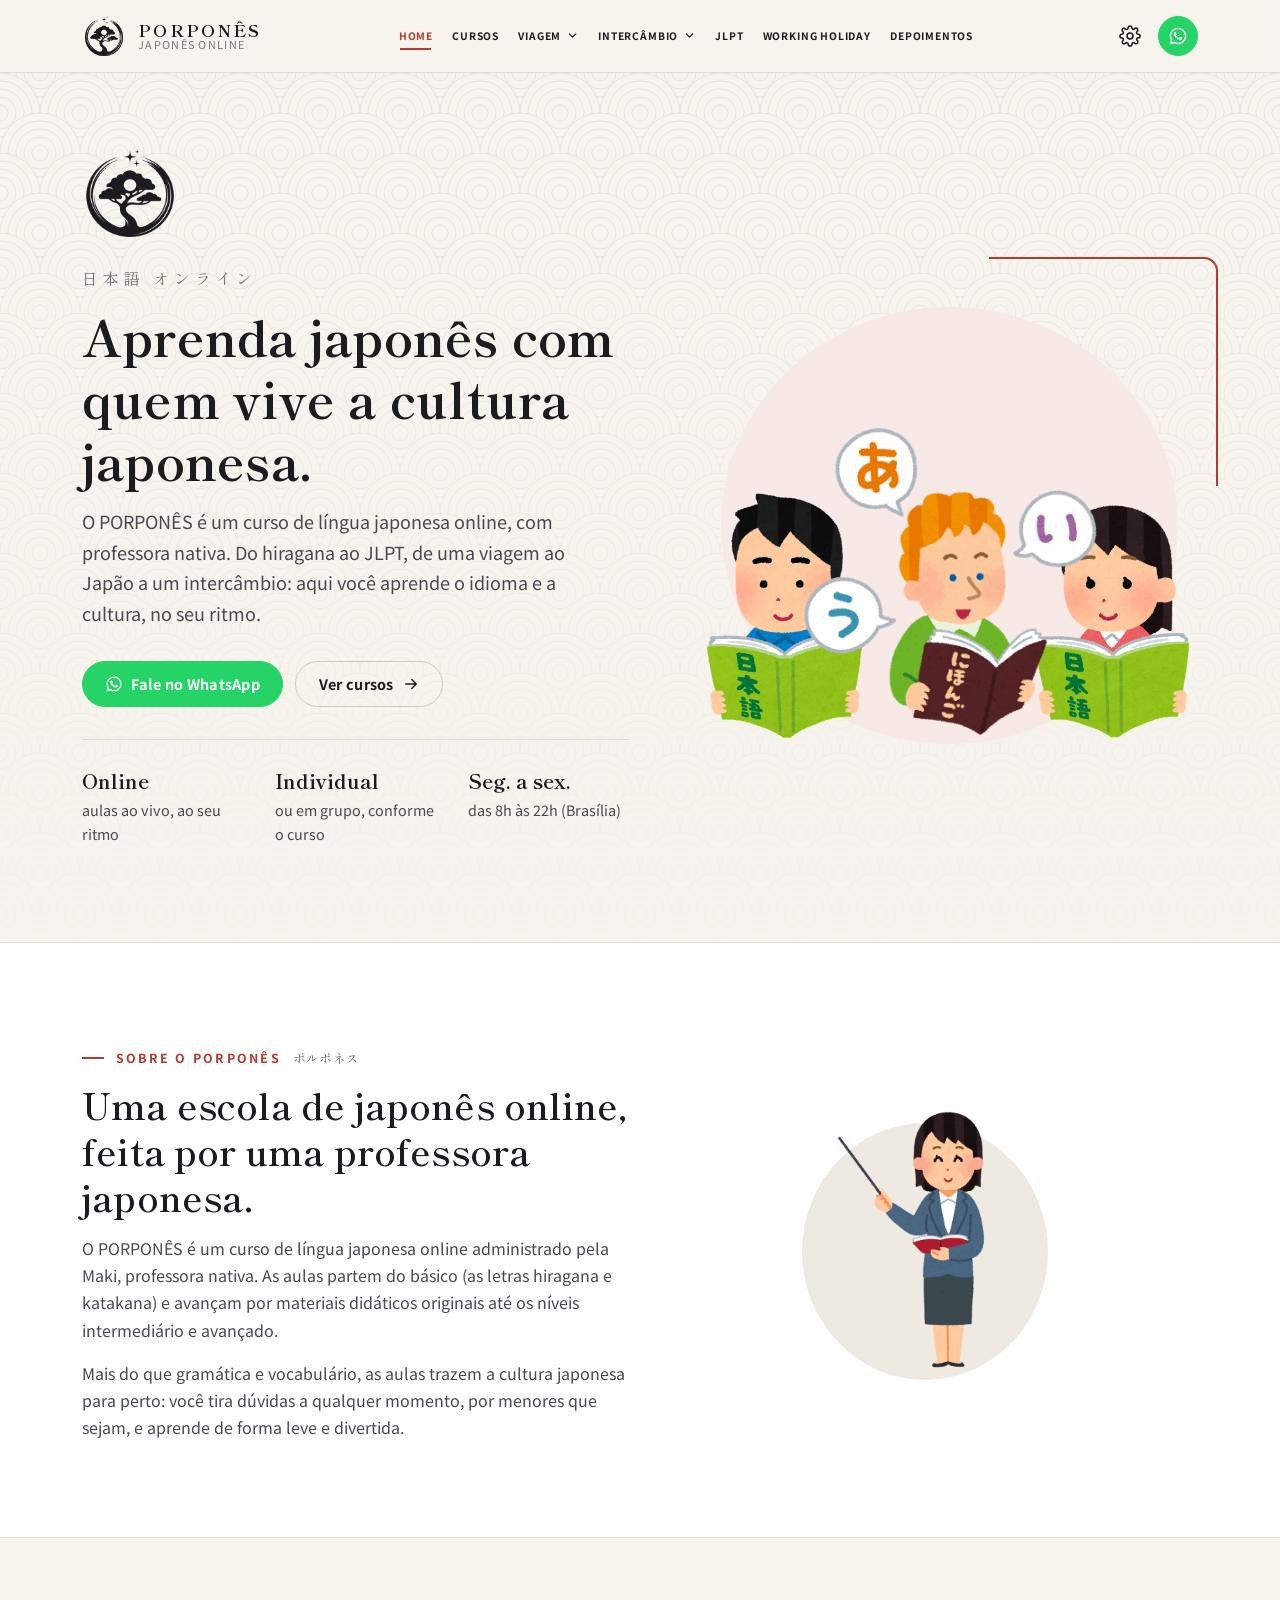
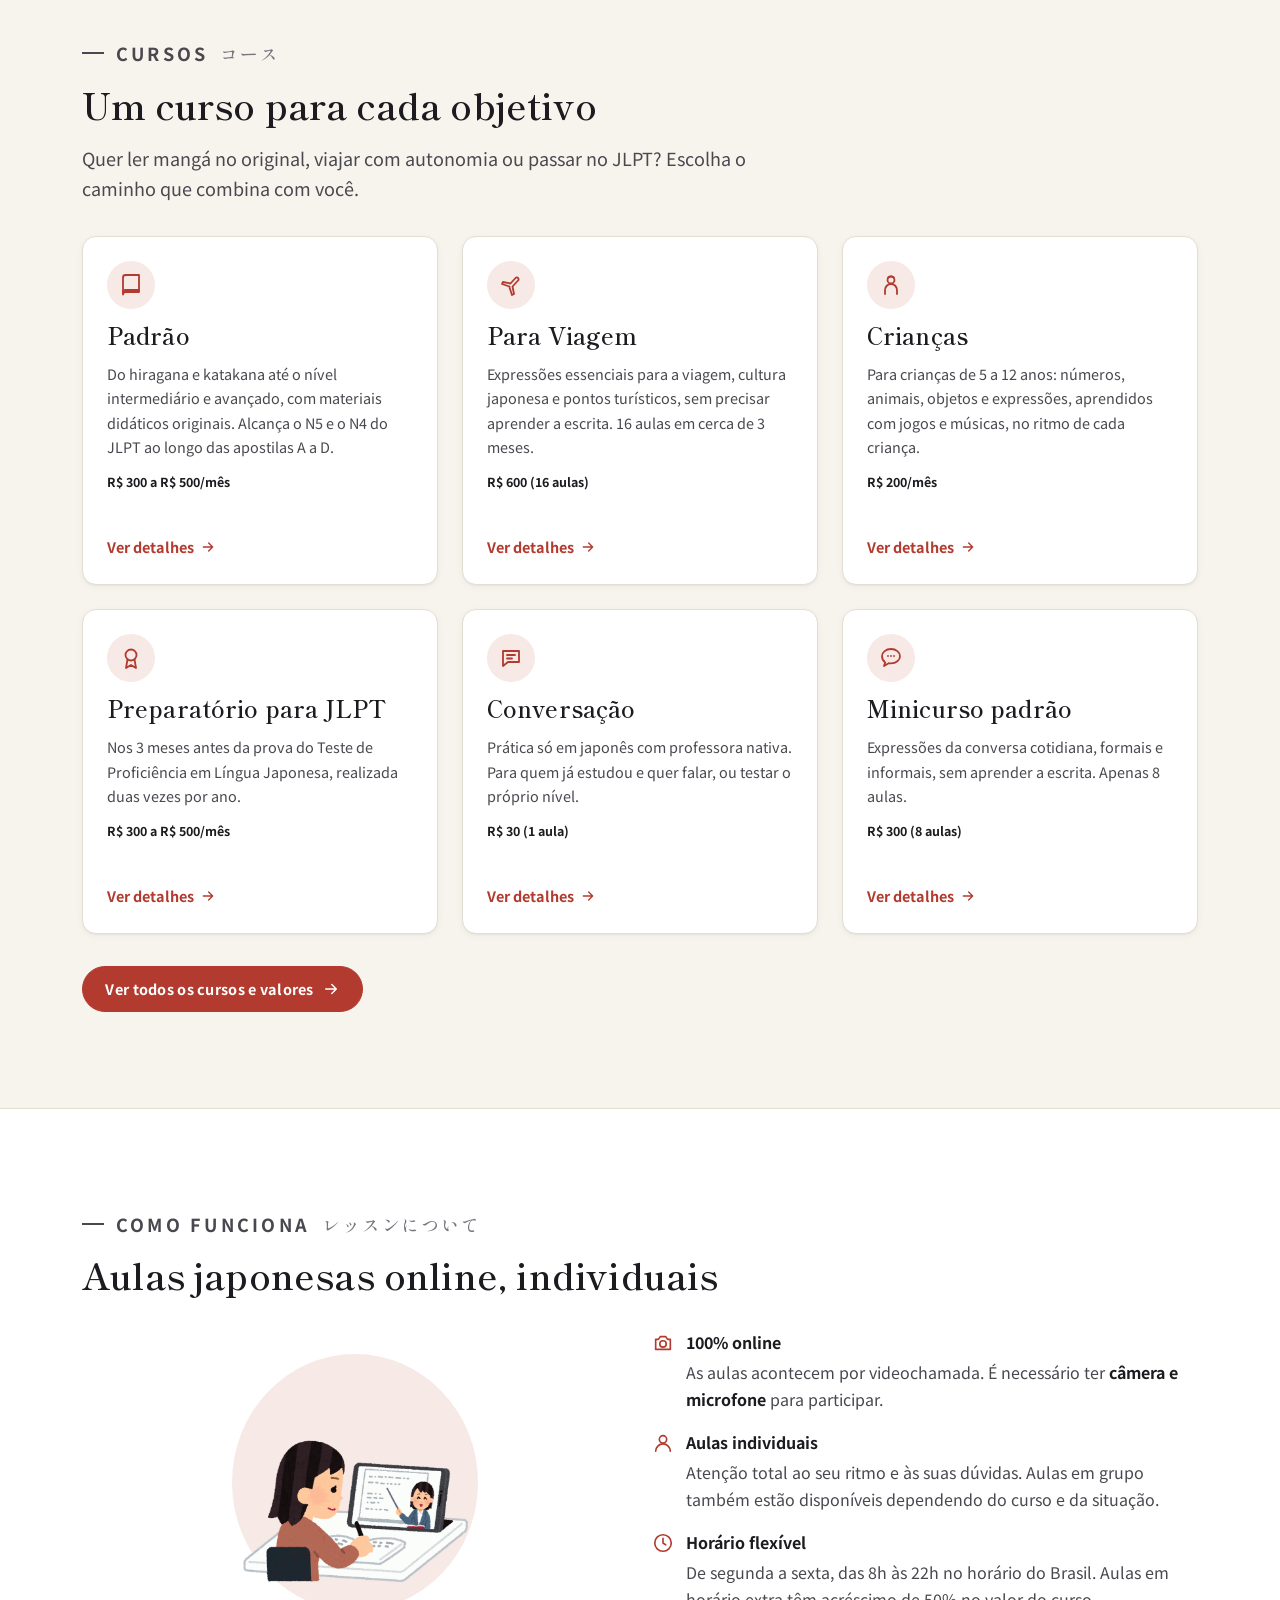
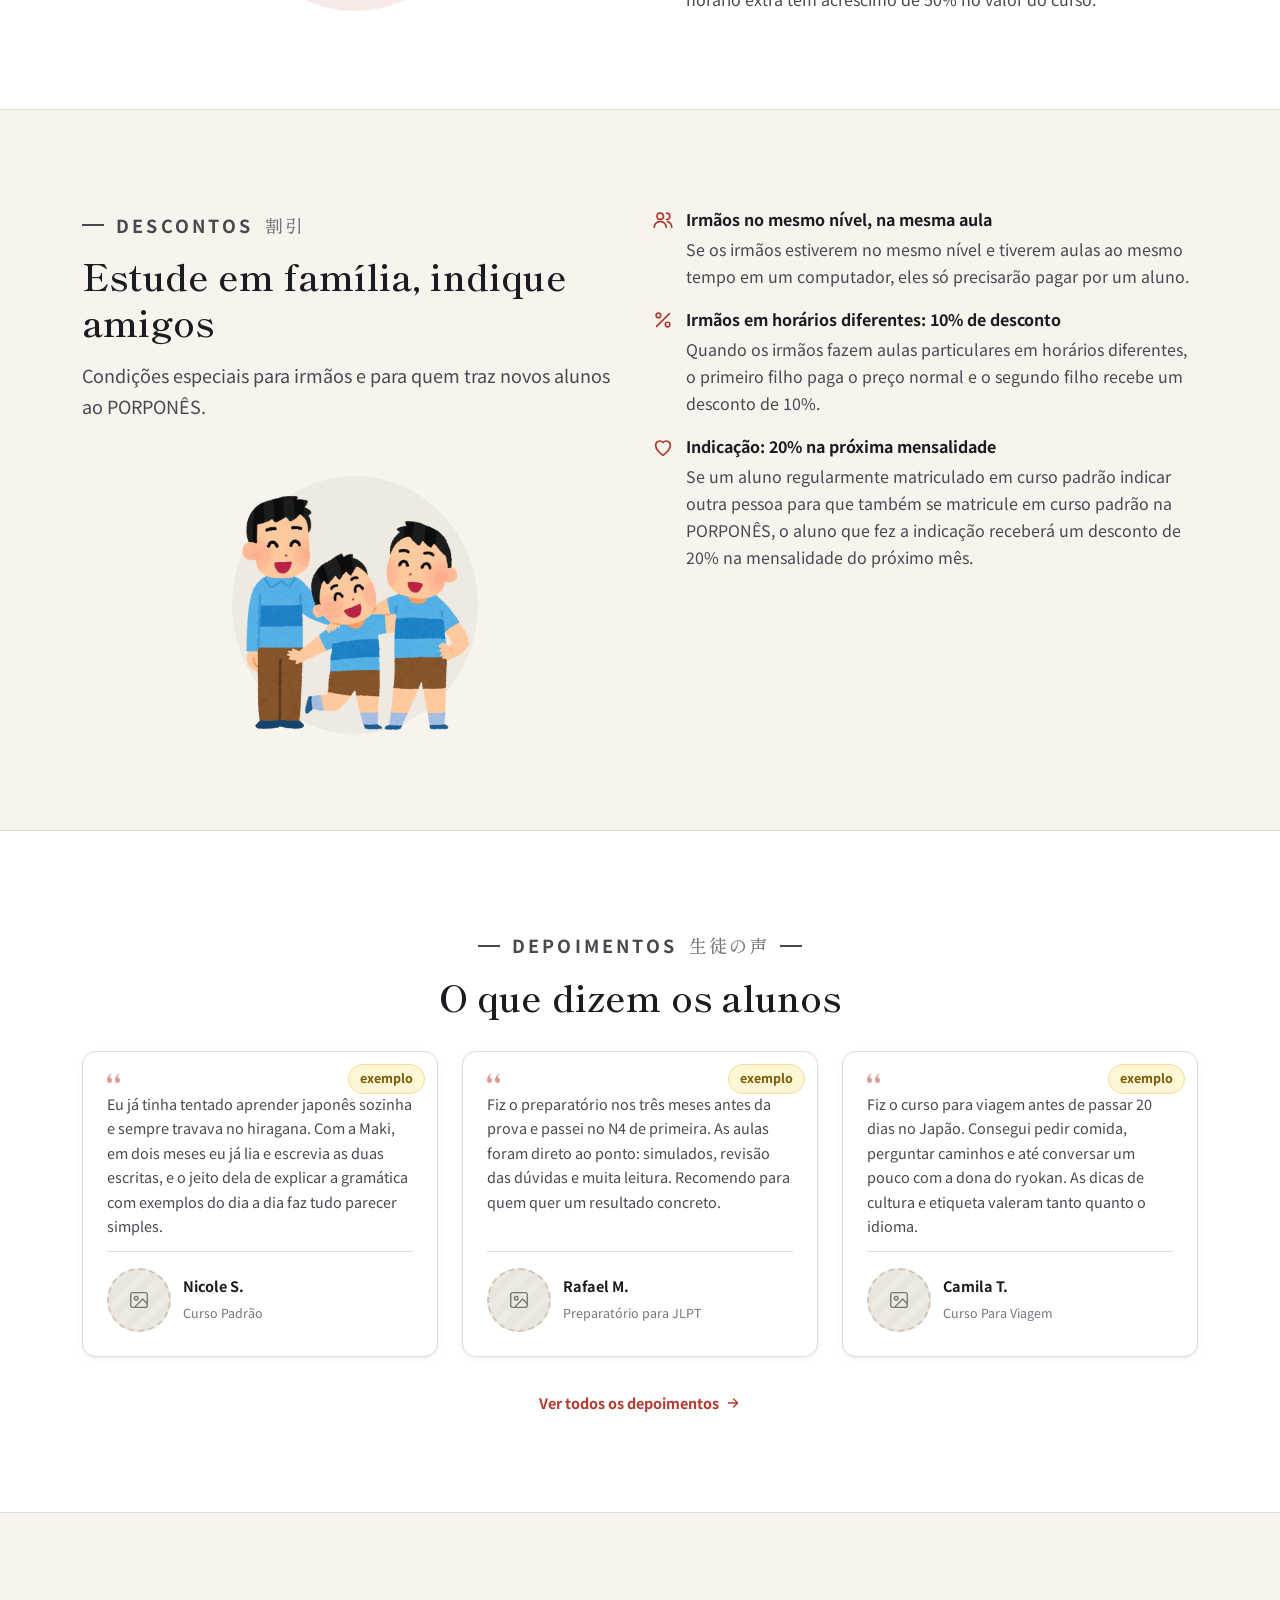
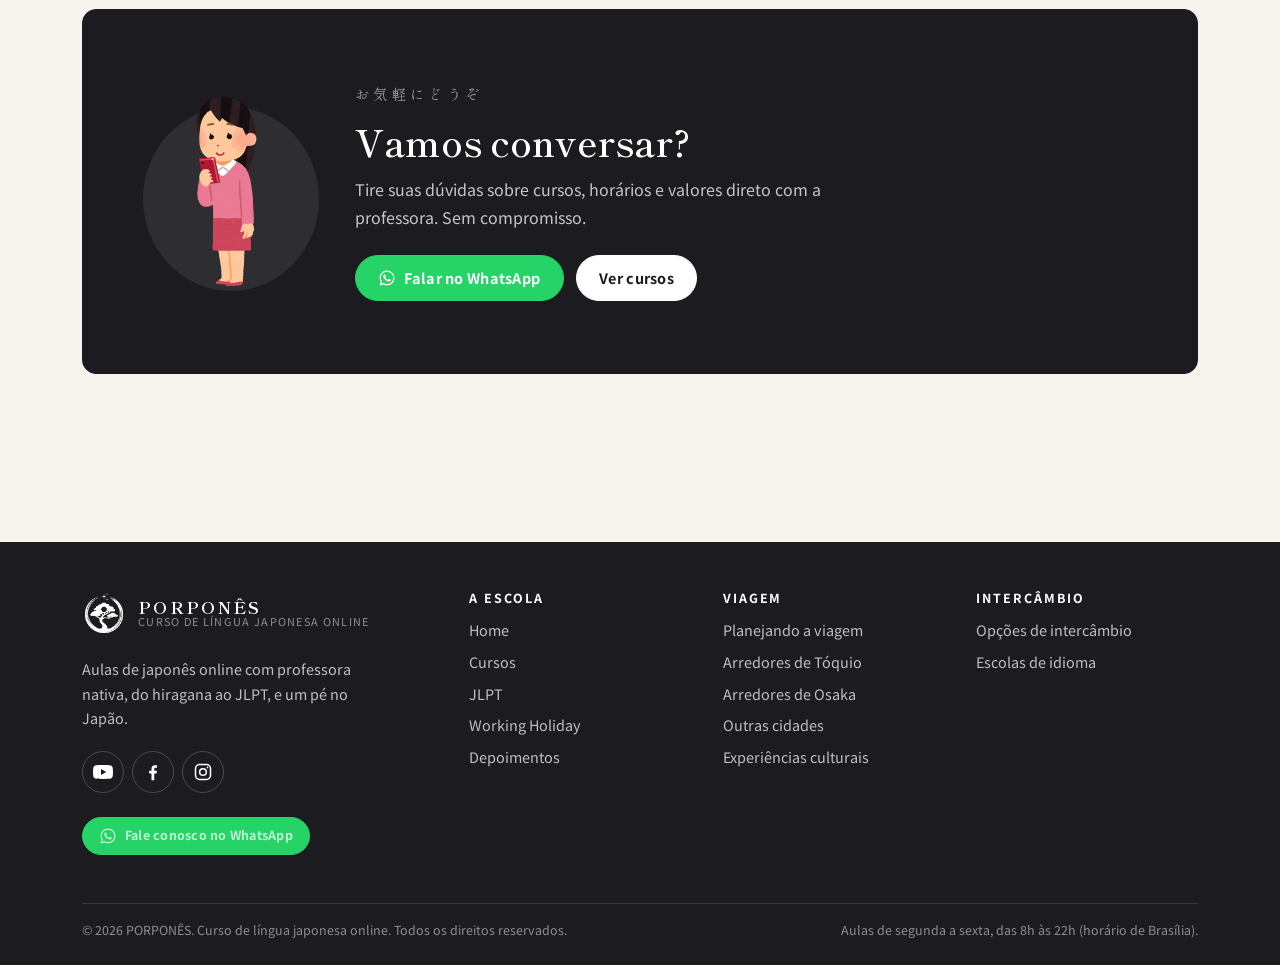
==== index.html @ 9c58d364 "commit" ====
<!DOCTYPE html>
<html lang="pt-BR">
<head>
  <meta charset="UTF-8">
  <meta name="viewport" content="width=device-width, initial-scale=1">
  <title data-i18n>PORPONÊS | Curso de língua japonesa online</title>
  <meta name="description" content="Aulas de japonês online com professora nativa. Do hiragana ao JLPT, cursos para viagem, crianças e conversação." data-i18n-attr="content">
  <meta name="theme-color" content="#f7f4ee">
  <link rel="icon" href="assets/img/favicon.ico" sizes="16x16 32x32 48x48">
  <link rel="icon" type="image/png" sizes="32x32" href="assets/img/favicon-32.png">
  <link rel="icon" type="image/png" sizes="192x192" href="assets/img/icon-192.png">
  <link rel="apple-touch-icon" sizes="180x180" href="assets/img/apple-touch-icon.png">
  <link rel="preconnect" href="https://fonts.googleapis.com">
  <link rel="preconnect" href="https://fonts.gstatic.com" crossorigin>
  <link href="https://fonts.googleapis.com/css2?family=Noto+Sans+JP:wght@400;500;700&family=Shippori+Mincho:wght@500;600;700&display=swap" rel="stylesheet">
  <link rel="stylesheet" href="assets/css/style.css">
  <script>
    /* Aplica tema e idioma salvos antes da primeira pintura (evita "piscar").
       Preferências: localStorage "porpones-theme" (light/dark) e "porpones-lang" (pt/en/ja). */
    (function () {
      var d = document.documentElement;
      d.classList.add("js");
      try {
        var t = localStorage.getItem("porpones-theme");
        if (t !== "dark" && t !== "light") {
          t = window.matchMedia && matchMedia("(prefers-color-scheme: dark)").matches ? "dark" : "light";
        }
        d.setAttribute("data-theme", t);
        var l = localStorage.getItem("porpones-lang");
        var q = /[?&]lang=(pt|en|ja)\b/.exec(location.search);
        if (q) l = q[1];
        if (l === "en" || l === "ja") {
          d.setAttribute("lang", l);
          d.classList.add("i18n-pending");
          setTimeout(function () { d.classList.remove("i18n-pending"); }, 1500);
        }
      } catch (e) {
        d.setAttribute("data-theme", "light");
      }
    })();
  </script>
</head>
<body>
<a class="skip-link" href="#conteudo" data-i18n>Ir para o conteúdo</a>

<header class="site-header">
  <div class="container site-header__inner">
    <a class="brand" href="index.html" aria-label="PORPONÊS, página inicial" data-i18n-attr="aria-label">
      <img class="brand__logo" src="assets/img/logo.png" alt="PORPONÊS" width="44" height="44" data-logo data-logo-dark="assets/img/logo-white.png">
      <span class="brand__text">
        <span class="brand__name">PORPONÊS</span>
        <span class="brand__tagline" data-i18n>Japonês online</span>
      </span>
    </a>

    <nav class="nav" id="site-nav" aria-label="Navegação principal" data-i18n-attr="aria-label">
      <div class="nav__head">
        <span class="nav__title" data-i18n>Menu</span>
        <button class="icon-btn nav__close" type="button" aria-label="Fechar menu" data-i18n-attr="aria-label"><svg viewBox="0 0 24 24" fill="none" stroke="currentColor" stroke-width="1.8" stroke-linecap="round" stroke-linejoin="round" aria-hidden="true" focusable="false"><path d="M6 6l12 12M18 6L6 18"/></svg></button>
      </div>
      <ul class="nav__list">
        <li class="nav__item"><a class="nav__link is-active" href="index.html" aria-current="page" data-i18n>Home</a></li>
        <li class="nav__item"><a class="nav__link" href="cursos.html" data-i18n>Cursos</a></li>
        <li class="nav__item nav__item--has-sub">
          <button class="nav__sub-toggle" type="button" aria-expanded="false" aria-controls="sub-viagem">
            <span data-i18n>Viagem</span><svg viewBox="0 0 24 24" fill="none" stroke="currentColor" stroke-width="2.2" stroke-linecap="round" stroke-linejoin="round" aria-hidden="true" focusable="false"><path d="M6 9l6 6 6-6"/></svg>
          </button>
          <div class="nav__sub-wrap">
            <ul class="nav__sub" id="sub-viagem">
              <li><a class="nav__sub-link" href="viagem.html" data-i18n>Visão geral</a></li>
              <li><a class="nav__sub-link" href="viagem-tokyo.html" data-i18n>Arredores de Tóquio</a></li>
              <li><a class="nav__sub-link" href="viagem-osaka.html" data-i18n>Arredores de Osaka</a></li>
              <li><a class="nav__sub-link" href="viagem-outras-cidades.html" data-i18n>Outras cidades</a></li>
              <li><a class="nav__sub-link" href="viagem-experiencias.html" data-i18n>Experiências culturais</a></li>
            </ul>
          </div>
        </li>
        <li class="nav__item nav__item--has-sub">
          <button class="nav__sub-toggle" type="button" aria-expanded="false" aria-controls="sub-intercambio">
            <span data-i18n>Intercâmbio</span><svg viewBox="0 0 24 24" fill="none" stroke="currentColor" stroke-width="2.2" stroke-linecap="round" stroke-linejoin="round" aria-hidden="true" focusable="false"><path d="M6 9l6 6 6-6"/></svg>
          </button>
          <div class="nav__sub-wrap">
            <ul class="nav__sub" id="sub-intercambio">
              <li><a class="nav__sub-link" href="intercambio.html" data-i18n>Visão geral</a></li>
              <li><a class="nav__sub-link" href="escola-de-idioma.html" data-i18n>Escolas de idioma</a></li>
            </ul>
          </div>
        </li>
        <li class="nav__item"><a class="nav__link" href="jlpt.html" data-i18n>JLPT</a></li>
        <li class="nav__item"><a class="nav__link" href="working-holiday.html" data-i18n>Working Holiday</a></li>
        <li class="nav__item"><a class="nav__link" href="depoimentos.html" data-i18n>Depoimentos</a></li>
      </ul>
      <div class="nav__cta">
        <a class="btn btn--whatsapp" href="#" data-whatsapp-link><svg viewBox="0 0 24 24" fill="currentColor" aria-hidden="true" focusable="false"><path d="M12.04 2C6.58 2 2.13 6.45 2.13 11.91c0 1.75.46 3.45 1.32 4.95L2.05 22l5.25-1.38c1.45.79 3.08 1.21 4.74 1.21 5.46 0 9.91-4.45 9.91-9.91S17.5 2 12.04 2zm0 18.15c-1.48 0-2.93-.4-4.2-1.15l-.3-.18-3.12.82.83-3.04-.2-.31a8.2 8.2 0 0 1-1.26-4.38c0-4.54 3.7-8.24 8.24-8.24 4.54 0 8.24 3.7 8.24 8.24s-3.69 8.24-8.23 8.24zm4.52-6.16c-.25-.12-1.47-.72-1.69-.81-.23-.08-.39-.12-.56.12-.17.25-.64.81-.78.97-.14.17-.29.19-.54.06-.25-.12-1.05-.39-1.99-1.23-.74-.66-1.23-1.47-1.38-1.72-.14-.25-.02-.38.11-.51.11-.11.25-.29.37-.43.12-.14.17-.25.25-.41.08-.17.04-.31-.02-.43-.06-.12-.56-1.34-.76-1.84-.2-.48-.41-.42-.56-.43h-.48c-.17 0-.43.06-.66.31-.22.25-.86.85-.86 2.07 0 1.22.89 2.4 1.01 2.56.12.17 1.75 2.67 4.23 3.74.59.26 1.05.41 1.41.52.59.19 1.13.16 1.56.1.48-.07 1.47-.6 1.67-1.18.21-.58.21-1.07.14-1.18-.06-.1-.22-.16-.47-.28z"/></svg><span data-i18n>Fale conosco</span></a>
      </div>
    </nav>

    <div class="header-tools">
      <div class="settings">
        <button class="icon-btn settings__btn" type="button" aria-haspopup="true" aria-expanded="false" aria-controls="settings-menu" aria-label="Configurações" data-i18n-attr="aria-label">
          <svg viewBox="0 0 24 24" fill="none" stroke="currentColor" stroke-width="1.7" stroke-linecap="round" stroke-linejoin="round" aria-hidden="true" focusable="false"><circle cx="12" cy="12" r="3.2"/><path d="M19.4 15a1.7 1.7 0 0 0 .3 1.8l.1.1a2 2 0 1 1-2.8 2.8l-.1-.1a1.7 1.7 0 0 0-1.8-.3 1.7 1.7 0 0 0-1 1.5V21a2 2 0 1 1-4 0v-.1a1.7 1.7 0 0 0-1.1-1.5 1.7 1.7 0 0 0-1.8.3l-.1.1a2 2 0 1 1-2.8-2.8l.1-.1a1.7 1.7 0 0 0 .3-1.8 1.7 1.7 0 0 0-1.5-1H3a2 2 0 1 1 0-4h.1a1.7 1.7 0 0 0 1.5-1.1 1.7 1.7 0 0 0-.3-1.8l-.1-.1a2 2 0 1 1 2.8-2.8l.1.1a1.7 1.7 0 0 0 1.8.3H9a1.7 1.7 0 0 0 1-1.5V3a2 2 0 1 1 4 0v.1a1.7 1.7 0 0 0 1 1.5 1.7 1.7 0 0 0 1.8-.3l.1-.1a2 2 0 1 1 2.8 2.8l-.1.1a1.7 1.7 0 0 0-.3 1.8V9a1.7 1.7 0 0 0 1.5 1H21a2 2 0 1 1 0 4h-.1a1.7 1.7 0 0 0-1.5 1z"/></svg>
        </button>
        <div class="settings__menu" id="settings-menu" role="group" aria-label="Configurações" data-i18n-attr="aria-label">
          <span class="settings__title" data-i18n>Configurações</span>
          <div class="settings__row">
            <span class="settings__icon"><svg viewBox="0 0 24 24" fill="none" stroke="currentColor" stroke-width="1.7" stroke-linecap="round" stroke-linejoin="round" aria-hidden="true" focusable="false"><circle cx="12" cy="12" r="9"/><path d="M3 12h18M12 3c2.6 2.6 3.9 5.6 3.9 9s-1.3 6.4-3.9 9c-2.6-2.6-3.9-5.6-3.9-9S9.4 5.6 12 3z"/></svg></span>
            <span class="settings__text"><span class="settings__name" data-i18n>Idioma</span></span>
            <div class="seg" role="radiogroup" aria-label="Idioma" data-i18n-attr="aria-label">
              <button class="seg__btn lang-option" type="button" role="radio" aria-checked="true" data-lang="pt" lang="pt-BR" title="Português">PT</button>
              <button class="seg__btn lang-option" type="button" role="radio" aria-checked="false" data-lang="en" lang="en" title="English">EN</button>
              <button class="seg__btn lang-option" type="button" role="radio" aria-checked="false" data-lang="ja" lang="ja" title="日本語">日本語</button>
            </div>
          </div>
          <button class="settings__row settings__toggle theme-toggle" type="button" aria-pressed="false">
            <span class="settings__icon"><svg viewBox="0 0 24 24" aria-hidden="true" focusable="false"><g class="theme-toggle__sun" fill="none" stroke="currentColor" stroke-width="1.8" stroke-linecap="round"><circle cx="12" cy="12" r="4"/><g class="theme-toggle__rays"><path d="M12 2.5v2M12 19.5v2M2.5 12h2M19.5 12h2M5.3 5.3l1.4 1.4M17.3 17.3l1.4 1.4M5.3 18.7l1.4-1.4M17.3 6.7l1.4-1.4"/></g></g><path class="theme-toggle__moon" fill="currentColor" d="M20.6 14.3A8.6 8.6 0 0 1 9.7 3.4a8.6 8.6 0 1 0 10.9 10.9z"/></svg></span>
            <span class="settings__text"><span class="settings__name" data-i18n>Tema</span><span class="settings__state"><span class="theme-toggle__state theme-toggle__state--light" data-i18n>Claro</span><span class="theme-toggle__state theme-toggle__state--dark" data-i18n>Escuro</span></span></span>
            <span class="switch" aria-hidden="true"></span>
          </button>
          <button class="settings__row settings__toggle sound-toggle" type="button" aria-pressed="true">
            <span class="settings__icon"><svg viewBox="0 0 24 24" fill="none" stroke="currentColor" stroke-width="1.8" stroke-linecap="round" stroke-linejoin="round" aria-hidden="true" focusable="false"><path d="M4 9.5v5h3.4l4.6 4v-13l-4.6 4z"/><path class="sound-toggle__wave" d="M15.5 9.6a3.4 3.4 0 0 1 0 4.8"/><path class="sound-toggle__wave" d="M18.2 7a7.2 7.2 0 0 1 0 10"/><path class="sound-toggle__slash" d="M4 4l16 16"/></svg></span>
            <span class="settings__text"><span class="settings__name" data-i18n>Sons da interface</span><span class="settings__state"><span class="sound-toggle__label sound-toggle__label--on" data-i18n>Ligados</span><span class="sound-toggle__label sound-toggle__label--off" data-i18n>Desligados</span></span></span>
            <span class="switch" aria-hidden="true"></span>
          </button>
        </div>
      </div>
      <a class="btn btn--whatsapp btn--sm header-cta" href="#" data-whatsapp-link><svg viewBox="0 0 24 24" fill="currentColor" aria-hidden="true" focusable="false"><path d="M12.04 2C6.58 2 2.13 6.45 2.13 11.91c0 1.75.46 3.45 1.32 4.95L2.05 22l5.25-1.38c1.45.79 3.08 1.21 4.74 1.21 5.46 0 9.91-4.45 9.91-9.91S17.5 2 12.04 2zm0 18.15c-1.48 0-2.93-.4-4.2-1.15l-.3-.18-3.12.82.83-3.04-.2-.31a8.2 8.2 0 0 1-1.26-4.38c0-4.54 3.7-8.24 8.24-8.24 4.54 0 8.24 3.7 8.24 8.24s-3.69 8.24-8.23 8.24zm4.52-6.16c-.25-.12-1.47-.72-1.69-.81-.23-.08-.39-.12-.56.12-.17.25-.64.81-.78.97-.14.17-.29.19-.54.06-.25-.12-1.05-.39-1.99-1.23-.74-.66-1.23-1.47-1.38-1.72-.14-.25-.02-.38.11-.51.11-.11.25-.29.37-.43.12-.14.17-.25.25-.41.08-.17.04-.31-.02-.43-.06-.12-.56-1.34-.76-1.84-.2-.48-.41-.42-.56-.43h-.48c-.17 0-.43.06-.66.31-.22.25-.86.85-.86 2.07 0 1.22.89 2.4 1.01 2.56.12.17 1.75 2.67 4.23 3.74.59.26 1.05.41 1.41.52.59.19 1.13.16 1.56.1.48-.07 1.47-.6 1.67-1.18.21-.58.21-1.07.14-1.18-.06-.1-.22-.16-.47-.28z"/></svg><span data-i18n>Fale conosco</span></a>
      <button class="icon-btn nav-toggle" type="button" aria-expanded="false" aria-controls="site-nav" aria-label="Abrir menu" data-i18n-attr="aria-label">
        <span class="icon-menu"><svg viewBox="0 0 24 24" fill="none" stroke="currentColor" stroke-width="1.8" stroke-linecap="round" stroke-linejoin="round" aria-hidden="true" focusable="false"><path d="M4 7h16M4 12h16M4 17h16"/></svg></span>
        <span class="icon-close"><svg viewBox="0 0 24 24" fill="none" stroke="currentColor" stroke-width="1.8" stroke-linecap="round" stroke-linejoin="round" aria-hidden="true" focusable="false"><path d="M6 6l12 12M18 6L6 18"/></svg></span>
      </button>
    </div>
  </div>
</header>

<main id="conteudo">
<!-- HERO -->
<section class="hero pattern-seigaiha">
  <div class="container">
    <div class="hero__inner">
      <div>
        <img class="hero__logo" src="assets/img/logo.png" alt="" width="96" height="96" data-logo data-logo-dark="assets/img/logo-white.png">
        <span class="hero__jp" lang="ja">日本語 オンライン</span>
        <h1 data-i18n>Aprenda japonês com quem vive a cultura japonesa.</h1>
        <p class="hero__lead" data-i18n>O PORPONÊS é um curso de língua japonesa online, com professora nativa. Do hiragana ao JLPT, de uma viagem ao Japão a um intercâmbio: aqui você aprende o idioma e a cultura, no seu ritmo.</p>
        <div class="btn-group">
          <a class="btn btn--whatsapp" href="#" data-whatsapp-link><svg viewBox="0 0 24 24" fill="currentColor" aria-hidden="true" focusable="false"><path d="M12.04 2C6.58 2 2.13 6.45 2.13 11.91c0 1.75.46 3.45 1.32 4.95L2.05 22l5.25-1.38c1.45.79 3.08 1.21 4.74 1.21 5.46 0 9.91-4.45 9.91-9.91S17.5 2 12.04 2zm0 18.15c-1.48 0-2.93-.4-4.2-1.15l-.3-.18-3.12.82.83-3.04-.2-.31a8.2 8.2 0 0 1-1.26-4.38c0-4.54 3.7-8.24 8.24-8.24 4.54 0 8.24 3.7 8.24 8.24s-3.69 8.24-8.23 8.24zm4.52-6.16c-.25-.12-1.47-.72-1.69-.81-.23-.08-.39-.12-.56.12-.17.25-.64.81-.78.97-.14.17-.29.19-.54.06-.25-.12-1.05-.39-1.99-1.23-.74-.66-1.23-1.47-1.38-1.72-.14-.25-.02-.38.11-.51.11-.11.25-.29.37-.43.12-.14.17-.25.25-.41.08-.17.04-.31-.02-.43-.06-.12-.56-1.34-.76-1.84-.2-.48-.41-.42-.56-.43h-.48c-.17 0-.43.06-.66.31-.22.25-.86.85-.86 2.07 0 1.22.89 2.4 1.01 2.56.12.17 1.75 2.67 4.23 3.74.59.26 1.05.41 1.41.52.59.19 1.13.16 1.56.1.48-.07 1.47-.6 1.67-1.18.21-.58.21-1.07.14-1.18-.06-.1-.22-.16-.47-.28z"/></svg><span data-i18n>Fale no WhatsApp</span></a>
          <a class="btn btn--ghost" href="cursos.html"><span data-i18n>Ver cursos</span> <svg viewBox="0 0 24 24" fill="none" stroke="currentColor" stroke-width="2" stroke-linecap="round" stroke-linejoin="round" aria-hidden="true" focusable="false"><path d="M5 12h14M13 6l6 6-6 6"/></svg></a>
        </div>
        <div class="hero__meta">
          <div data-i18n><strong>Online</strong>aulas ao vivo, ao seu ritmo</div>
          <div data-i18n><strong>Individual</strong>ou em grupo, conforme o curso</div>
          <div data-i18n><strong>Seg. a sex.</strong>das 8h às 22h (Brasília)</div>
        </div>
      </div>
      <div class="hero__media">
        <div class="figure figure--trio">
          <img class="illus illus--side illus--side-left" src="assets/img/illus/home-hero-man.png" alt="" width="537" height="813" decoding="async" loading="lazy">
          <img class="illus illus--main" src="assets/img/illus/home-hero.png" alt="" width="686" height="720" decoding="async" fetchpriority="high">
          <img class="illus illus--side illus--side-right" src="assets/img/illus/home-hero-woman.png" alt="" width="537" height="813" decoding="async" loading="lazy">
        </div>
      </div>
    </div>
  </div>
</section>

<!-- SOBRE -->
<section class="section section--white section--bordered">
  <div class="container">
    <div class="grid grid--2" style="align-items:center">
      <div>
        <p class="eyebrow" data-i18n>Sobre o PORPONÊS <span lang="ja">ポルポネス</span></p>
        <h2 data-i18n>Uma escola de japonês online, feita por uma professora japonesa.</h2>
        <div class="prose">
          <p data-i18n>O PORPONÊS é um curso de língua japonesa online administrado pela Maki, professora nativa. As aulas partem do básico (as letras hiragana e katakana) e avançam por materiais didáticos originais até os níveis intermediário e avançado.</p>
          <p data-i18n>Mais do que gramática e vocabulário, as aulas trazem a cultura japonesa para perto: você tira dúvidas a qualquer momento, por menores que sejam, e aprende de forma leve e divertida.</p>
        </div>
      </div>
      <div class="figure figure--sm figure--paper">
        <img class="illus" src="assets/img/illus/home-teacher.png" alt="" width="552" height="720" decoding="async" loading="lazy">
      </div>
    </div>
  </div>
</section>

<!-- CURSOS -->
<section class="section">
  <div class="container">
    <div class="section__head">
      <p class="eyebrow" data-i18n>Cursos <span lang="ja">コース</span></p>
      <h2 data-i18n>Um curso para cada objetivo</h2>
      <p data-i18n>Quer ler mangá no original, viajar com autonomia ou passar no JLPT? Escolha o caminho que combina com você.</p>
    </div>
    <div class="grid grid--3">
      <article class="card">
        <span class="card__icon"><svg viewBox="0 0 24 24" fill="none" stroke="currentColor" stroke-width="1.8" stroke-linecap="round" stroke-linejoin="round" aria-hidden="true" focusable="false"><path d="M4 4.5A2.5 2.5 0 0 1 6.5 2H20v17H6.5A2.5 2.5 0 0 0 4 21.5z"/><path d="M4 19.5A2.5 2.5 0 0 1 6.5 17H20"/></svg></span>
        <h3 class="card__title" data-i18n>Padrão</h3>
        <p class="card__text" data-i18n>Do hiragana e katakana até o nível intermediário e avançado, com materiais didáticos originais. Alcança o N5 e o N4 do JLPT ao longo das apostilas A a D.</p>
        <p class="card__meta" style="border-top:0;padding-top:0" data-i18n><strong style="color:var(--color-ink)">R$ 300 a R$ 500/mês</strong></p>
        <p class="card__footer"><a class="link-arrow" href="cursos.html"><span data-i18n>Ver detalhes</span> <svg viewBox="0 0 24 24" fill="none" stroke="currentColor" stroke-width="2" stroke-linecap="round" stroke-linejoin="round" aria-hidden="true" focusable="false"><path d="M5 12h14M13 6l6 6-6 6"/></svg></a></p>
      </article>
      <article class="card">
        <span class="card__icon"><svg viewBox="0 0 24 24" fill="none" stroke="currentColor" stroke-width="1.8" stroke-linecap="round" stroke-linejoin="round" aria-hidden="true" focusable="false"><path d="M10.5 13.5L3 11l1-2 7.5 1.5L17 4.5a2 2 0 0 1 2.5 2.5L13.5 13.5 15 21l-2 1-2.5-7.5z"/></svg></span>
        <h3 class="card__title" data-i18n>Para Viagem</h3>
        <p class="card__text" data-i18n>Expressões essenciais para a viagem, cultura japonesa e pontos turísticos, sem precisar aprender a escrita. 16 aulas em cerca de 3 meses.</p>
        <p class="card__meta" style="border-top:0;padding-top:0" data-i18n><strong style="color:var(--color-ink)">R$ 600 (16 aulas)</strong></p>
        <p class="card__footer"><a class="link-arrow" href="cursos.html"><span data-i18n>Ver detalhes</span> <svg viewBox="0 0 24 24" fill="none" stroke="currentColor" stroke-width="2" stroke-linecap="round" stroke-linejoin="round" aria-hidden="true" focusable="false"><path d="M5 12h14M13 6l6 6-6 6"/></svg></a></p>
      </article>
      <article class="card">
        <span class="card__icon"><svg viewBox="0 0 24 24" fill="none" stroke="currentColor" stroke-width="1.8" stroke-linecap="round" stroke-linejoin="round" aria-hidden="true" focusable="false"><circle cx="12" cy="7" r="3.5"/><path d="M6 21v-4a6 6 0 0 1 12 0v4"/><path d="M9 4.5c1-1.5 5-1.5 6 0"/></svg></span>
        <h3 class="card__title" data-i18n>Crianças</h3>
        <p class="card__text" data-i18n>Para crianças de 5 a 12 anos: números, animais, objetos e expressões, aprendidos com jogos e músicas, no ritmo de cada criança.</p>
        <p class="card__meta" style="border-top:0;padding-top:0" data-i18n><strong style="color:var(--color-ink)">R$ 200/mês</strong></p>
        <p class="card__footer"><a class="link-arrow" href="cursos.html"><span data-i18n>Ver detalhes</span> <svg viewBox="0 0 24 24" fill="none" stroke="currentColor" stroke-width="2" stroke-linecap="round" stroke-linejoin="round" aria-hidden="true" focusable="false"><path d="M5 12h14M13 6l6 6-6 6"/></svg></a></p>
      </article>
      <article class="card">
        <span class="card__icon"><svg viewBox="0 0 24 24" fill="none" stroke="currentColor" stroke-width="1.8" stroke-linecap="round" stroke-linejoin="round" aria-hidden="true" focusable="false"><circle cx="12" cy="9" r="5.5"/><path d="M8.5 13.5L7 22l5-3 5 3-1.5-8.5"/></svg></span>
        <h3 class="card__title" data-i18n>Preparatório para JLPT</h3>
        <p class="card__text" data-i18n>Nos 3 meses antes da prova do Teste de Proficiência em Língua Japonesa, realizada duas vezes por ano.</p>
        <p class="card__meta" style="border-top:0;padding-top:0" data-i18n><strong style="color:var(--color-ink)">R$ 300 a R$ 500/mês</strong></p>
        <p class="card__footer"><a class="link-arrow" href="cursos.html"><span data-i18n>Ver detalhes</span> <svg viewBox="0 0 24 24" fill="none" stroke="currentColor" stroke-width="2" stroke-linecap="round" stroke-linejoin="round" aria-hidden="true" focusable="false"><path d="M5 12h14M13 6l6 6-6 6"/></svg></a></p>
      </article>
      <article class="card">
        <span class="card__icon"><svg viewBox="0 0 24 24" fill="none" stroke="currentColor" stroke-width="1.8" stroke-linecap="round" stroke-linejoin="round" aria-hidden="true" focusable="false"><path d="M4 5h16v11H9l-5 4z"/><path d="M8 9h8M8 12.5h5"/></svg></span>
        <h3 class="card__title" data-i18n>Conversação</h3>
        <p class="card__text" data-i18n>Prática só em japonês com professora nativa. Para quem já estudou e quer falar, ou testar o próprio nível.</p>
        <p class="card__meta" style="border-top:0;padding-top:0" data-i18n><strong style="color:var(--color-ink)">R$ 30 (1 aula)</strong></p>
        <p class="card__footer"><a class="link-arrow" href="cursos.html"><span data-i18n>Ver detalhes</span> <svg viewBox="0 0 24 24" fill="none" stroke="currentColor" stroke-width="2" stroke-linecap="round" stroke-linejoin="round" aria-hidden="true" focusable="false"><path d="M5 12h14M13 6l6 6-6 6"/></svg></a></p>
      </article>
      <article class="card">
        <span class="card__icon"><svg viewBox="0 0 24 24" fill="none" stroke="currentColor" stroke-width="1.8" stroke-linecap="round" stroke-linejoin="round" aria-hidden="true" focusable="false"><path d="M12 3c5 0 9 3.2 9 7.2S17 17.4 12 17.4c-.8 0-1.6-.1-2.3-.2L5 20l1.2-3.6C4.2 15 3 12.7 3 10.2 3 6.2 7 3 12 3z"/><path d="M9 10h.01M12 10h.01M15 10h.01"/></svg></span>
        <h3 class="card__title" data-i18n>Minicurso padrão</h3>
        <p class="card__text" data-i18n>Expressões da conversa cotidiana, formais e informais, sem aprender a escrita. Apenas 8 aulas.</p>
        <p class="card__meta" style="border-top:0;padding-top:0" data-i18n><strong style="color:var(--color-ink)">R$ 300 (8 aulas)</strong></p>
        <p class="card__footer"><a class="link-arrow" href="cursos.html"><span data-i18n>Ver detalhes</span> <svg viewBox="0 0 24 24" fill="none" stroke="currentColor" stroke-width="2" stroke-linecap="round" stroke-linejoin="round" aria-hidden="true" focusable="false"><path d="M5 12h14M13 6l6 6-6 6"/></svg></a></p>
      </article>
    </div>
    <p style="margin-top:2rem"><a class="btn btn--primary" href="cursos.html"><span data-i18n>Ver todos os cursos e valores</span> <svg viewBox="0 0 24 24" fill="none" stroke="currentColor" stroke-width="2" stroke-linecap="round" stroke-linejoin="round" aria-hidden="true" focusable="false"><path d="M5 12h14M13 6l6 6-6 6"/></svg></a></p>
  </div>
</section>

<!-- COMO FUNCIONAM AS AULAS -->
<section class="section section--white section--bordered">
  <div class="container">
    <div class="section__head">
      <p class="eyebrow" data-i18n>Como funciona <span lang="ja">レッスンについて</span></p>
      <h2 data-i18n>Aulas japonesas online, individuais</h2>
    </div>
    <div class="grid grid--2" style="align-items:center">
      <div class="figure figure--sm">
        <img class="illus" src="assets/img/illus/home-online.png" alt="" width="720" height="629" decoding="async" loading="lazy">
      </div>
      <ul class="feature-list">
        <li><svg viewBox="0 0 24 24" fill="none" stroke="currentColor" stroke-width="1.8" stroke-linecap="round" stroke-linejoin="round" aria-hidden="true" focusable="false"><path d="M4 8h3l2-3h6l2 3h3v11H4z"/><circle cx="12" cy="13" r="3.5"/></svg><div><strong data-i18n>100% online</strong><span data-i18n>As aulas acontecem por videochamada. É necessário ter <strong>câmera e microfone</strong> para participar.</span></div></li>
        <li><svg viewBox="0 0 24 24" fill="none" stroke="currentColor" stroke-width="1.8" stroke-linecap="round" stroke-linejoin="round" aria-hidden="true" focusable="false"><circle cx="12" cy="8" r="4"/><path d="M4 21a8 8 0 0 1 16 0"/></svg><div><strong data-i18n>Aulas individuais</strong><span data-i18n>Atenção total ao seu ritmo e às suas dúvidas. Aulas em grupo também estão disponíveis dependendo do curso e da situação.</span></div></li>
        <li><svg viewBox="0 0 24 24" fill="none" stroke="currentColor" stroke-width="1.8" stroke-linecap="round" stroke-linejoin="round" aria-hidden="true" focusable="false"><circle cx="12" cy="12" r="9"/><path d="M12 7v5l3 2"/></svg><div><strong data-i18n>Horário flexível</strong><span data-i18n>De segunda a sexta, das 8h às 22h no horário do Brasil. Aulas em horário extra têm acréscimo de 50% no valor do curso.</span></div></li>
      </ul>
    </div>
  </div>
</section>

<!-- DESCONTOS -->
<section class="section">
  <div class="container">
    <div class="grid grid--2" style="align-items:start">
      <div>
        <div class="section__head" style="margin-bottom:0">
          <p class="eyebrow" data-i18n>Descontos <span lang="ja">割引</span></p>
          <h2 data-i18n>Estude em família, indique amigos</h2>
          <p data-i18n>Condições especiais para irmãos e para quem traz novos alunos ao PORPONÊS.</p>
        </div>
        <div class="figure figure--sm figure--paper" style="margin-top:2rem">
          <img class="illus" src="assets/img/illus/home-siblings.png" alt="" width="692" height="720" decoding="async" loading="lazy">
        </div>
      </div>
      <ul class="feature-list">
        <li><svg viewBox="0 0 24 24" fill="none" stroke="currentColor" stroke-width="1.8" stroke-linecap="round" stroke-linejoin="round" aria-hidden="true" focusable="false"><circle cx="9" cy="8" r="3.5"/><path d="M2.5 20a6.5 6.5 0 0 1 13 0"/><path d="M16 4.5a3.5 3.5 0 0 1 0 7M21.5 20a6.5 6.5 0 0 0-4.5-6.2"/></svg><div data-i18n><strong>Irmãos no mesmo nível, na mesma aula</strong>Se os irmãos estiverem no mesmo nível e tiverem aulas ao mesmo tempo em um computador, eles só precisarão pagar por um aluno.</div></li>
        <li><svg viewBox="0 0 24 24" fill="none" stroke="currentColor" stroke-width="1.8" stroke-linecap="round" stroke-linejoin="round" aria-hidden="true" focusable="false"><path d="M19 5L5 19"/><circle cx="7" cy="7" r="2.5"/><circle cx="17" cy="17" r="2.5"/></svg><div data-i18n><strong>Irmãos em horários diferentes: 10% de desconto</strong>Quando os irmãos fazem aulas particulares em horários diferentes, o primeiro filho paga o preço normal e o segundo filho recebe um desconto de 10%.</div></li>
        <li><svg viewBox="0 0 24 24" fill="none" stroke="currentColor" stroke-width="1.8" stroke-linecap="round" stroke-linejoin="round" aria-hidden="true" focusable="false"><path d="M12 21s-8-5-8-11a4.5 4.5 0 0 1 8-2.8A4.5 4.5 0 0 1 20 10c0 6-8 11-8 11z"/></svg><div data-i18n><strong>Indicação: 20% na próxima mensalidade</strong>Se um aluno regularmente matriculado em curso padrão indicar outra pessoa para que também se matricule em curso padrão na PORPONÊS, o aluno que fez a indicação receberá um desconto de 20% na mensalidade do próximo mês.</div></li>
      </ul>
    </div>
  </div>
</section>

<!-- DEPOIMENTOS (prévia) -->
<section class="section section--white section--bordered">
  <div class="container">
    <div class="section__head section__head--center">
      <p class="eyebrow" data-i18n>Depoimentos <span lang="ja">生徒の声</span></p>
      <h2 data-i18n>O que dizem os alunos</h2>
    </div>
    <!-- ===================================================================
  ATENÇÃO: os depoimentos abaixo são PLACEHOLDERS de exemplo,
  escritos para fins de demonstração de layout.
  Substituir pelos depoimentos reais de alunos antes de publicar o site.
  (Remova também o selo visual "exemplo", classe .badge--dev, de cada card.)
=================================================================== -->
    <div class="grid grid--3">
<article class="card testimonial">
  <span class="badge badge--dev" title="Depoimento de exemplo: substituir pelo real" data-i18n data-i18n-attr="title">exemplo</span>
  <blockquote class="testimonial__quote"><p data-i18n>Eu já tinha tentado aprender japonês sozinha e sempre travava no hiragana. Com a Maki, em dois meses eu já lia e escrevia as duas escritas, e o jeito dela de explicar a gramática com exemplos do dia a dia faz tudo parecer simples.</p></blockquote>
  <div class="testimonial__author">
    <div class="img-placeholder img-placeholder--avatar" style="aspect-ratio: 1/1;" title="Foto de Nicole S. (avatar 1:1, mín. 200×200px)" role="img" aria-label="Foto de Nicole S. (avatar 1:1, mín. 200×200px)" data-i18n-attr="aria-label title">
  <span class="img-placeholder__label" data-i18n>Foto de Nicole S. (avatar 1:1, mín. 200×200px)</span>
</div>
    <div>
      <span class="testimonial__name">Nicole S.</span>
      <span class="testimonial__tag" data-i18n>Curso Padrão</span>
    </div>
  </div>
</article>
<article class="card testimonial">
  <span class="badge badge--dev" title="Depoimento de exemplo: substituir pelo real" data-i18n data-i18n-attr="title">exemplo</span>
  <blockquote class="testimonial__quote"><p data-i18n>Fiz o preparatório nos três meses antes da prova e passei no N4 de primeira. As aulas foram direto ao ponto: simulados, revisão das dúvidas e muita leitura. Recomendo para quem quer um resultado concreto.</p></blockquote>
  <div class="testimonial__author">
    <div class="img-placeholder img-placeholder--avatar" style="aspect-ratio: 1/1;" title="Foto de Rafael M. (avatar 1:1, mín. 200×200px)" role="img" aria-label="Foto de Rafael M. (avatar 1:1, mín. 200×200px)" data-i18n-attr="aria-label title">
  <span class="img-placeholder__label" data-i18n>Foto de Rafael M. (avatar 1:1, mín. 200×200px)</span>
</div>
    <div>
      <span class="testimonial__name">Rafael M.</span>
      <span class="testimonial__tag" data-i18n>Preparatório para JLPT</span>
    </div>
  </div>
</article>
<article class="card testimonial">
  <span class="badge badge--dev" title="Depoimento de exemplo: substituir pelo real" data-i18n data-i18n-attr="title">exemplo</span>
  <blockquote class="testimonial__quote"><p data-i18n>Fiz o curso para viagem antes de passar 20 dias no Japão. Consegui pedir comida, perguntar caminhos e até conversar um pouco com a dona do ryokan. As dicas de cultura e etiqueta valeram tanto quanto o idioma.</p></blockquote>
  <div class="testimonial__author">
    <div class="img-placeholder img-placeholder--avatar" style="aspect-ratio: 1/1;" title="Foto de Camila T. (avatar 1:1, mín. 200×200px)" role="img" aria-label="Foto de Camila T. (avatar 1:1, mín. 200×200px)" data-i18n-attr="aria-label title">
  <span class="img-placeholder__label" data-i18n>Foto de Camila T. (avatar 1:1, mín. 200×200px)</span>
</div>
    <div>
      <span class="testimonial__name">Camila T.</span>
      <span class="testimonial__tag" data-i18n>Curso Para Viagem</span>
    </div>
  </div>
</article>
    </div>
    <p class="text-center" style="margin-top:2rem"><a class="link-arrow" href="depoimentos.html"><span data-i18n>Ver todos os depoimentos</span> <svg viewBox="0 0 24 24" fill="none" stroke="currentColor" stroke-width="2" stroke-linecap="round" stroke-linejoin="round" aria-hidden="true" focusable="false"><path d="M5 12h14M13 6l6 6-6 6"/></svg></a></p>
  </div>
</section>

<section class="section section--tight">
  <div class="container">
    <div class="cta-block cta-block--ink cta-block--illus">
      <div class="cta-block__figure figure figure--xs">
        <img class="illus" src="assets/img/illus/cta-phone.png" alt="" width="504" height="720" decoding="async" loading="lazy">
      </div>
      <div>
        <span class="cta-block__jp" lang="ja">お気軽にどうぞ</span>
        <h2 data-i18n>Vamos conversar?</h2>
        <p data-i18n>Tire suas dúvidas sobre cursos, horários e valores direto com a professora. Sem compromisso.</p>
        <div class="btn-group">
          <a class="btn btn--whatsapp" href="#" data-whatsapp-link><svg viewBox="0 0 24 24" fill="currentColor" aria-hidden="true" focusable="false"><path d="M12.04 2C6.58 2 2.13 6.45 2.13 11.91c0 1.75.46 3.45 1.32 4.95L2.05 22l5.25-1.38c1.45.79 3.08 1.21 4.74 1.21 5.46 0 9.91-4.45 9.91-9.91S17.5 2 12.04 2zm0 18.15c-1.48 0-2.93-.4-4.2-1.15l-.3-.18-3.12.82.83-3.04-.2-.31a8.2 8.2 0 0 1-1.26-4.38c0-4.54 3.7-8.24 8.24-8.24 4.54 0 8.24 3.7 8.24 8.24s-3.69 8.24-8.23 8.24zm4.52-6.16c-.25-.12-1.47-.72-1.69-.81-.23-.08-.39-.12-.56.12-.17.25-.64.81-.78.97-.14.17-.29.19-.54.06-.25-.12-1.05-.39-1.99-1.23-.74-.66-1.23-1.47-1.38-1.72-.14-.25-.02-.38.11-.51.11-.11.25-.29.37-.43.12-.14.17-.25.25-.41.08-.17.04-.31-.02-.43-.06-.12-.56-1.34-.76-1.84-.2-.48-.41-.42-.56-.43h-.48c-.17 0-.43.06-.66.31-.22.25-.86.85-.86 2.07 0 1.22.89 2.4 1.01 2.56.12.17 1.75 2.67 4.23 3.74.59.26 1.05.41 1.41.52.59.19 1.13.16 1.56.1.48-.07 1.47-.6 1.67-1.18.21-.58.21-1.07.14-1.18-.06-.1-.22-.16-.47-.28z"/></svg><span data-i18n>Falar no WhatsApp</span></a>
        <a class="btn btn--light" href="cursos.html" data-i18n>Ver cursos</a>
        </div>
      </div>
    </div>
  </div>
</section>
</main>

<footer class="site-footer">
  <div class="container">
    <div class="site-footer__grid">
      <div>
        <a class="brand" href="index.html" aria-label="PORPONÊS, página inicial" data-i18n-attr="aria-label">
          <img class="brand__logo" src="assets/img/logo-white.png" alt="PORPONÊS" width="44" height="44" data-logo>
          <span class="brand__text">
            <span class="brand__name">PORPONÊS</span>
            <span class="brand__tagline" data-i18n>Curso de língua japonesa online</span>
          </span>
        </a>
        <p class="site-footer__about" data-i18n>Aulas de japonês online com professora nativa, do hiragana ao JLPT, e um pé no Japão.</p>
        <div class="social" style="margin-top:1.25rem">
          <a href="https://www.youtube.com/channel/UCExkZOgnUnITbI4Hg4xWzkQ" target="_blank" rel="noopener noreferrer" aria-label="YouTube"><svg viewBox="0 0 24 24" fill="currentColor" aria-hidden="true" focusable="false"><path d="M23.5 6.2a3 3 0 0 0-2.1-2.1C19.5 3.6 12 3.6 12 3.6s-7.5 0-9.4.5A3 3 0 0 0 .5 6.2 31 31 0 0 0 0 12a31 31 0 0 0 .5 5.8 3 3 0 0 0 2.1 2.1c1.9.5 9.4.5 9.4.5s7.5 0 9.4-.5a3 3 0 0 0 2.1-2.1A31 31 0 0 0 24 12a31 31 0 0 0-.5-5.8zM9.6 15.6V8.4l6.3 3.6-6.3 3.6z"/></svg></a>
          <a href="https://www.facebook.com/maki.sousa.7/" target="_blank" rel="noopener noreferrer" aria-label="Facebook"><svg viewBox="0 0 24 24" fill="currentColor" aria-hidden="true" focusable="false"><path d="M13.5 22v-8.2h2.8l.4-3.2h-3.2V8.5c0-.9.3-1.6 1.6-1.6h1.7V4.1c-.3 0-1.3-.1-2.5-.1-2.5 0-4.1 1.5-4.1 4.2v2.4H7.4v3.2h2.8V22h3.3z"/></svg></a>
          <a href="https://www.instagram.com/porponesmaki/" target="_blank" rel="noopener noreferrer" aria-label="Instagram"><svg viewBox="0 0 24 24" fill="none" stroke="currentColor" stroke-width="1.8" stroke-linecap="round" stroke-linejoin="round" aria-hidden="true" focusable="false"><rect x="3" y="3" width="18" height="18" rx="5"/><circle cx="12" cy="12" r="4"/><circle cx="17.5" cy="6.5" r="1" fill="currentColor" stroke="none"/></svg></a>
        </div>
        <a class="btn btn--whatsapp btn--sm" href="#" data-whatsapp-link><svg viewBox="0 0 24 24" fill="currentColor" aria-hidden="true" focusable="false"><path d="M12.04 2C6.58 2 2.13 6.45 2.13 11.91c0 1.75.46 3.45 1.32 4.95L2.05 22l5.25-1.38c1.45.79 3.08 1.21 4.74 1.21 5.46 0 9.91-4.45 9.91-9.91S17.5 2 12.04 2zm0 18.15c-1.48 0-2.93-.4-4.2-1.15l-.3-.18-3.12.82.83-3.04-.2-.31a8.2 8.2 0 0 1-1.26-4.38c0-4.54 3.7-8.24 8.24-8.24 4.54 0 8.24 3.7 8.24 8.24s-3.69 8.24-8.23 8.24zm4.52-6.16c-.25-.12-1.47-.72-1.69-.81-.23-.08-.39-.12-.56.12-.17.25-.64.81-.78.97-.14.17-.29.19-.54.06-.25-.12-1.05-.39-1.99-1.23-.74-.66-1.23-1.47-1.38-1.72-.14-.25-.02-.38.11-.51.11-.11.25-.29.37-.43.12-.14.17-.25.25-.41.08-.17.04-.31-.02-.43-.06-.12-.56-1.34-.76-1.84-.2-.48-.41-.42-.56-.43h-.48c-.17 0-.43.06-.66.31-.22.25-.86.85-.86 2.07 0 1.22.89 2.4 1.01 2.56.12.17 1.75 2.67 4.23 3.74.59.26 1.05.41 1.41.52.59.19 1.13.16 1.56.1.48-.07 1.47-.6 1.67-1.18.21-.58.21-1.07.14-1.18-.06-.1-.22-.16-.47-.28z"/></svg><span data-i18n>Fale conosco no WhatsApp</span></a>
      </div>

      <div>
        <h2 class="site-footer__title" data-i18n>A escola</h2>
        <ul class="site-footer__links">
          <li><a href="index.html" data-i18n>Home</a></li>
          <li><a href="cursos.html" data-i18n>Cursos</a></li>
          <li><a href="jlpt.html" data-i18n>JLPT</a></li>
          <li><a href="working-holiday.html" data-i18n>Working Holiday</a></li>
          <li><a href="depoimentos.html" data-i18n>Depoimentos</a></li>
        </ul>
      </div>

      <div>
        <h2 class="site-footer__title" data-i18n>Viagem</h2>
        <ul class="site-footer__links">
          <li><a href="viagem.html" data-i18n>Planejando a viagem</a></li>
          <li><a href="viagem-tokyo.html" data-i18n>Arredores de Tóquio</a></li>
          <li><a href="viagem-osaka.html" data-i18n>Arredores de Osaka</a></li>
          <li><a href="viagem-outras-cidades.html" data-i18n>Outras cidades</a></li>
          <li><a href="viagem-experiencias.html" data-i18n>Experiências culturais</a></li>
        </ul>
      </div>

      <div>
        <h2 class="site-footer__title" data-i18n>Intercâmbio</h2>
        <ul class="site-footer__links">
          <li><a href="intercambio.html" data-i18n>Opções de intercâmbio</a></li>
          <li><a href="escola-de-idioma.html" data-i18n>Escolas de idioma</a></li>
        </ul>
      </div>
    </div>

    <div class="site-footer__bottom">
      <span>&copy; <span data-year>2026</span> PORPONÊS. <span data-i18n>Curso de língua japonesa online. Todos os direitos reservados.</span></span>
      <span data-i18n>Aulas de segunda a sexta, das 8h às 22h (horário de Brasília).</span>
    </div>
  </div>
</footer>


<script src="assets/js/translations.js"></script>
<script src="assets/js/main.js"></script>
</body>
</html>
---- assets/css/style.css ----
/* ==========================================================================
   PORPONÊS: folha de estilos única
   Mobile-first. Identidade: papel washi, tipografia serifada nos títulos,
   sans limpa no corpo, um único tom de destaque (vermelho torii).
   Ajuste a identidade visual pelas variáveis em :root.
   ========================================================================== */

/* --------------------------------------------------------------------------
   1. Tokens de design
   -------------------------------------------------------------------------- */
:root {
  color-scheme: light;

  /* Cores base (neutras, tom "papel") */
  --color-paper: #f7f4ee;
  --color-paper-2: #efeae1;
  --color-surface: #ffffff;
  --color-ink: #1c1b1f;
  --color-ink-soft: #4a484f;
  --color-muted: #77747c;
  --color-line: #e3ddd2;
  --color-line-strong: #cfc7b9;

  /* Constantes: não mudam entre os temas */
  --color-white: #ffffff;
  --color-ink-fixed: #1c1b1f;
  --color-on-accent: #ffffff;

  /* Blocos escuros (rodapé, CTA escuro, aviso escuro, selo "em breve") */
  --color-block: #1c1b1f;
  --color-footer-bg: #1c1b1f;
  --color-footer-border: transparent;

  /* Tom de destaque: vermelho torii. Alternativa índigo: #2e4057 */
  --color-accent: #b23a2e;
  --color-accent-dark: #8f2d23;
  --color-accent-soft: #f6e9e6;
  --color-accent-fill: #b23a2e;
  --color-accent-fill-hover: #8f2d23;

  /* WhatsApp */
  --color-whatsapp: #25d366;
  --color-whatsapp-dark: #1da851;

  /* Cabeçalho translúcido, fundo escurecido do menu lateral */
  --color-header-bg: rgba(247, 244, 238, 0.9);
  --color-backdrop: rgba(28, 27, 31, 0.45);

  /* Selo "exemplo" dos depoimentos placeholder */
  --color-dev-bg: #fff6d6;
  --color-dev-text: #7a5a00;
  --color-dev-border: #f0dd9a;

  /* Padrões em SVG (seigaiha e ícone do placeholder de imagem) */
  --pattern-seigaiha: url("data:image/svg+xml,%3Csvg xmlns='http://www.w3.org/2000/svg' width='80' height='80' viewBox='0 0 80 80'%3E%3Cdefs%3E%3Cg id='s'%3E%3Ccircle r='40'/%3E%3Ccircle r='32'/%3E%3Ccircle r='24'/%3E%3Ccircle r='16'/%3E%3Ccircle r='8'/%3E%3C/g%3E%3C/defs%3E%3Cg fill='%23f7f4ee' stroke='%231c1b1f' stroke-opacity='0.09' stroke-width='1'%3E%3Cuse href='%23s' x='0' y='-40'/%3E%3Cuse href='%23s' x='80' y='-40'/%3E%3Cuse href='%23s' x='40' y='0'/%3E%3Cuse href='%23s' x='0' y='40'/%3E%3Cuse href='%23s' x='80' y='40'/%3E%3Cuse href='%23s' x='40' y='80'/%3E%3C/g%3E%3C/svg%3E");
  --placeholder-icon: url("data:image/svg+xml,%3Csvg xmlns='http://www.w3.org/2000/svg' viewBox='0 0 24 24' fill='none' stroke='%231c1b1f' stroke-width='1.5' stroke-linecap='round' stroke-linejoin='round'%3E%3Crect x='3' y='4' width='18' height='16' rx='2'/%3E%3Ccircle cx='9' cy='10' r='2'/%3E%3Cpath d='M21 16l-5-5-8 8'/%3E%3C/svg%3E");
  --placeholder-stripe: rgba(28, 27, 31, 0.025);

  /* Tipografia */
  --font-heading: "Shippori Mincho", "Noto Serif JP", "Georgia", "Times New Roman", serif;
  --font-body: "Noto Sans JP", "Inter", system-ui, -apple-system, "Segoe UI", sans-serif;

  /* Escala e ritmo */
  --text-xs: 0.78rem;
  --text-sm: 0.9rem;
  --text-base: 1rem;
  --text-lg: 1.125rem;
  --text-xl: 1.35rem;
  --leading: 1.7;

  --space-1: 0.25rem;
  --space-2: 0.5rem;
  --space-3: 0.75rem;
  --space-4: 1rem;
  --space-5: 1.5rem;
  --space-6: 2rem;
  --space-7: 3rem;
  --space-8: 4.5rem;
  --space-9: 6rem;

  --radius: 6px;
  --radius-lg: 14px;
  --radius-pill: 999px;

  --shadow-sm: 0 1px 2px rgba(28, 27, 31, 0.05), 0 2px 8px rgba(28, 27, 31, 0.04);
  --shadow-md: 0 6px 24px rgba(28, 27, 31, 0.08);

  --container: 1180px;
  --container-narrow: 820px;
  --header-h: 72px;

  /* Movimento */
  --ease: cubic-bezier(0.22, 0.61, 0.36, 1);
  --ease-spring: cubic-bezier(0.34, 1.4, 0.64, 1);
  --transition: 180ms ease;
  --transition-slow: 380ms var(--ease);
}

/* Tema escuro: o atributo é definido pelo script inline no <head> (preferência
   salva ou preferência do sistema) e alternado pelo botão do cabeçalho. */
:root[data-theme="dark"] {
  color-scheme: dark;

  --color-paper: #1a1917;
  --color-paper-2: #211f1c;
  --color-surface: #242220;
  --color-ink: #efe9df;
  --color-ink-soft: #cfc8bc;
  --color-muted: #9b958b;
  --color-line: #34312c;
  --color-line-strong: #48443d;

  --color-block: #121110;
  --color-footer-bg: #121110;
  --color-footer-border: #2a2724;

  --color-accent: #e0604f;
  --color-accent-dark: #ee7f6f;
  --color-accent-soft: #3a2521;
  --color-accent-fill: #c8463a;
  --color-accent-fill-hover: #d8574a;

  --color-header-bg: rgba(26, 25, 23, 0.86);
  --color-backdrop: rgba(0, 0, 0, 0.6);

  --color-dev-bg: #3a3116;
  --color-dev-text: #f0d98a;
  --color-dev-border: #5a4a1c;

  --pattern-seigaiha: url("data:image/svg+xml,%3Csvg xmlns='http://www.w3.org/2000/svg' width='80' height='80' viewBox='0 0 80 80'%3E%3Cdefs%3E%3Cg id='s'%3E%3Ccircle r='40'/%3E%3Ccircle r='32'/%3E%3Ccircle r='24'/%3E%3Ccircle r='16'/%3E%3Ccircle r='8'/%3E%3C/g%3E%3C/defs%3E%3Cg fill='%231a1917' stroke='%23ffffff' stroke-opacity='0.045' stroke-width='1'%3E%3Cuse href='%23s' x='0' y='-40'/%3E%3Cuse href='%23s' x='80' y='-40'/%3E%3Cuse href='%23s' x='40' y='0'/%3E%3Cuse href='%23s' x='0' y='40'/%3E%3Cuse href='%23s' x='80' y='40'/%3E%3Cuse href='%23s' x='40' y='80'/%3E%3C/g%3E%3C/svg%3E");
  --placeholder-icon: url("data:image/svg+xml,%3Csvg xmlns='http://www.w3.org/2000/svg' viewBox='0 0 24 24' fill='none' stroke='%23efe9df' stroke-width='1.5' stroke-linecap='round' stroke-linejoin='round'%3E%3Crect x='3' y='4' width='18' height='16' rx='2'/%3E%3Ccircle cx='9' cy='10' r='2'/%3E%3Cpath d='M21 16l-5-5-8 8'/%3E%3C/svg%3E");
  --placeholder-stripe: rgba(255, 255, 255, 0.03);

  --shadow-sm: 0 1px 2px rgba(0, 0, 0, 0.3), 0 2px 8px rgba(0, 0, 0, 0.25);
  --shadow-md: 0 8px 28px rgba(0, 0, 0, 0.45);
}

/* --------------------------------------------------------------------------
   2. Reset e base
   -------------------------------------------------------------------------- */
*,
*::before,
*::after {
  box-sizing: border-box;
}

html {
  scroll-behavior: smooth;
  -webkit-text-size-adjust: 100%;
}

body {
  margin: 0;
  font-family: var(--font-body);
  font-size: var(--text-base);
  line-height: var(--leading);
  color: var(--color-ink);
  background: var(--color-paper);
  -webkit-font-smoothing: antialiased;
  -moz-osx-font-smoothing: grayscale;
}

body.nav-open {
  overflow: hidden;
}

img,
svg {
  display: block;
  max-width: 100%;
}

a {
  color: var(--color-accent);
  text-decoration: none;
  transition: color var(--transition);
}

a:hover {
  color: var(--color-accent-dark);
}

h1,
h2,
h3,
h4 {
  font-family: var(--font-heading);
  font-weight: 600;
  line-height: 1.25;
  margin: 0 0 var(--space-4);
  color: var(--color-ink);
  letter-spacing: 0.005em;
}

h1 {
  font-size: clamp(2rem, 5vw, 3.1rem);
  font-weight: 700;
}

h2 {
  font-size: clamp(1.6rem, 3.6vw, 2.3rem);
}

h3 {
  font-size: clamp(1.2rem, 2.4vw, 1.45rem);
}

h4 {
  font-size: 1.08rem;
}

p {
  margin: 0 0 var(--space-4);
}

p:last-child {
  margin-bottom: 0;
}

ul,
ol {
  margin: 0 0 var(--space-4);
  padding-left: 1.3rem;
}

strong {
  font-weight: 700;
}

small {
  font-size: var(--text-sm);
}

button {
  font: inherit;
  color: inherit;
  background: none;
  border: 0;
  padding: 0;
  cursor: pointer;
}

/* Termos em japonês usados como detalhe visual (kicker, rótulos) */
body [lang="ja"] {
  font-family: var(--font-heading);
}

:focus-visible {
  outline: 2px solid var(--color-accent);
  outline-offset: 3px;
}

.sr-only {
  position: absolute !important;
  width: 1px;
  height: 1px;
  padding: 0;
  margin: -1px;
  overflow: hidden;
  clip: rect(0, 0, 0, 0);
  white-space: nowrap;
  border: 0;
}

.skip-link {
  position: absolute;
  top: -100px;
  left: var(--space-4);
  z-index: 200;
  padding: var(--space-2) var(--space-4);
  background: var(--color-block);
  color: var(--color-white);
  border-radius: var(--radius);
}

.skip-link:focus {
  top: var(--space-4);
  color: var(--color-white);
}

/* --------------------------------------------------------------------------
   3. Layout utilitário
   -------------------------------------------------------------------------- */
.container {
  width: 100%;
  max-width: var(--container);
  margin-inline: auto;
  padding-inline: var(--space-4);
}

.container--narrow {
  max-width: var(--container-narrow);
}

.section {
  padding-block: var(--space-8);
}

.section--tight {
  padding-block: var(--space-7);
}

.section--white {
  background: var(--color-surface);
}

.section--paper-2 {
  background: var(--color-paper-2);
}

.section--bordered {
  border-top: 1px solid var(--color-line);
  border-bottom: 1px solid var(--color-line);
}

.section__head {
  max-width: 680px;
  margin-bottom: var(--space-6);
}

.section__head--center {
  margin-inline: auto;
  text-align: center;
}

.section__head p {
  color: var(--color-ink-soft);
  font-size: var(--text-lg);
}

.grid {
  display: grid;
  gap: var(--space-5);
}

.grid--2,
.grid--3,
.grid--4 {
  grid-template-columns: 1fr;
}

.stack > * + * {
  margin-top: var(--space-4);
}

.text-center {
  text-align: center;
}

.text-muted {
  color: var(--color-muted);
}

.text-small {
  font-size: var(--text-sm);
}

.lead {
  font-size: var(--text-lg);
  color: var(--color-ink-soft);
}

.prose {
  max-width: 68ch;
}

.prose p {
  color: var(--color-ink-soft);
}

/* Eyebrow: rótulo pequeno com traço vermelho (um dos poucos usos do destaque) */
.eyebrow {
  display: inline-flex;
  align-items: center;
  gap: var(--space-3);
  margin-bottom: var(--space-3);
  font-size: var(--text-xs);
  font-weight: 700;
  letter-spacing: 0.18em;
  text-transform: uppercase;
  color: var(--color-accent);
}

.eyebrow::before {
  content: "";
  width: 22px;
  height: 2px;
  background: currentColor;
}

.section__head--center .eyebrow::after {
  content: "";
  width: 22px;
  height: 2px;
  background: currentColor;
}

.eyebrow [lang="ja"] {
  font-weight: 500;
  letter-spacing: 0.1em;
  color: var(--color-muted);
}

/* Divisor fino com ponto central (motivo hinomaru discreto) */
.divider {
  position: relative;
  height: 1px;
  background: var(--color-line);
  margin-block: var(--space-7);
}

.divider::after {
  content: "";
  position: absolute;
  left: 50%;
  top: 50%;
  width: 8px;
  height: 8px;
  border-radius: 50%;
  background: var(--color-accent);
  transform: translate(-50%, -50%);
  box-shadow: 0 0 0 6px var(--color-paper);
}

/* Padrão seigaiha (ondas) em SVG inline, bem sutil, para fundos de papel */
.pattern-seigaiha {
  position: relative;
  isolation: isolate;
}

.pattern-seigaiha::before {
  content: "";
  position: absolute;
  inset: 0;
  z-index: -1;
  pointer-events: none;
  background-color: var(--color-paper);
  background-image: var(--pattern-seigaiha);
  background-size: 80px 80px;
  -webkit-mask-image: linear-gradient(to bottom, rgba(0, 0, 0, 0.9), rgba(0, 0, 0, 0.15));
  mask-image: linear-gradient(to bottom, rgba(0, 0, 0, 0.9), rgba(0, 0, 0, 0.15));
}

/* --------------------------------------------------------------------------
   4. Botões e selos
   -------------------------------------------------------------------------- */
.btn {
  display: inline-flex;
  align-items: center;
  justify-content: center;
  gap: var(--space-2);
  min-height: 46px;
  padding: 0.65rem 1.4rem;
  border-radius: var(--radius-pill);
  border: 1.5px solid transparent;
  font-weight: 700;
  font-size: var(--text-sm);
  letter-spacing: 0.02em;
  line-height: 1.2;
  white-space: nowrap;
  transition: background var(--transition), color var(--transition), border-color var(--transition), transform var(--transition), box-shadow var(--transition);
}

.btn:hover {
  transform: translateY(-1px);
}

.btn svg {
  width: 18px;
  height: 18px;
  flex: none;
}

.btn--primary {
  background: var(--color-accent-fill);
  color: var(--color-on-accent);
  border-color: var(--color-accent-fill);
}

.btn--primary:hover {
  background: var(--color-accent-fill-hover);
  border-color: var(--color-accent-fill-hover);
  color: var(--color-on-accent);
}

.btn--whatsapp {
  background: var(--color-whatsapp);
  color: var(--color-white);
  border-color: var(--color-whatsapp);
}

.btn--whatsapp:hover {
  background: var(--color-whatsapp-dark);
  border-color: var(--color-whatsapp-dark);
  color: var(--color-white);
}

.btn--ghost {
  background: transparent;
  color: var(--color-ink);
  border-color: var(--color-line-strong);
}

.btn--ghost:hover {
  border-color: var(--color-ink);
  color: var(--color-ink);
}

.btn--light {
  background: var(--color-white);
  color: var(--color-ink-fixed);
  border-color: var(--color-white);
}

.btn--light:hover {
  color: var(--color-accent);
}

.btn--sm {
  min-height: 38px;
  padding: 0.4rem 1rem;
  font-size: var(--text-xs);
}

.btn-group {
  display: flex;
  flex-wrap: wrap;
  gap: var(--space-3);
}

.link-arrow {
  display: inline-flex;
  align-items: center;
  gap: 0.35rem;
  font-weight: 700;
  font-size: var(--text-sm);
}

.link-arrow svg {
  width: 16px;
  height: 16px;
  transition: transform var(--transition);
}

.link-arrow:hover svg {
  transform: translateX(3px);
}

.badge {
  display: inline-flex;
  align-items: center;
  gap: 0.35rem;
  padding: 0.2rem 0.7rem;
  border-radius: var(--radius-pill);
  font-size: var(--text-xs);
  font-weight: 700;
  letter-spacing: 0.08em;
  text-transform: uppercase;
  background: var(--color-paper-2);
  color: var(--color-ink-soft);
  border: 1px solid var(--color-line);
}

.badge--accent {
  background: var(--color-accent-soft);
  color: var(--color-accent-dark);
  border-color: transparent;
}

.badge--soon {
  background: var(--color-block);
  color: var(--color-white);
  border-color: var(--color-block);
}

.badge--dev {
  background: var(--color-dev-bg);
  color: var(--color-dev-text);
  border-color: var(--color-dev-border);
  text-transform: none;
  letter-spacing: 0;
}

/* --------------------------------------------------------------------------
   5. Cabeçalho, navegação e configurações (idioma, tema, som)
   -------------------------------------------------------------------------- */
.site-header {
  position: sticky;
  top: 0;
  z-index: 100;
  border-bottom: 1px solid var(--color-line);
}

/* O desfoque fica em um pseudo-elemento de propósito: `backdrop-filter`
   aplicado direto no header cria um "containing block" e prende o menu
   lateral (position: fixed) dentro da barra, com altura zero. */
.site-header::before {
  content: "";
  position: absolute;
  inset: 0;
  z-index: -1;
  background: var(--color-header-bg);
  -webkit-backdrop-filter: blur(10px);
  backdrop-filter: blur(10px);
}

.site-header__inner {
  display: flex;
  align-items: center;
  justify-content: space-between;
  gap: var(--space-3);
  min-height: var(--header-h);
}

.brand {
  display: inline-flex;
  align-items: center;
  gap: var(--space-3);
  color: var(--color-ink);
  min-width: 0;
}

.brand:hover {
  color: var(--color-ink);
}

.brand__logo {
  width: 44px;
  height: 44px;
  flex: none;
  object-fit: contain;
}

.brand__text {
  display: flex;
  flex-direction: column;
  line-height: 1.1;
  min-width: 0;
}

.brand__name {
  font-family: var(--font-heading);
  font-weight: 700;
  font-size: 1.2rem;
  letter-spacing: 0.14em;
  white-space: nowrap;
}

.brand__tagline {
  font-size: 0.68rem;
  letter-spacing: 0.12em;
  text-transform: uppercase;
  color: var(--color-muted);
  white-space: nowrap;
}

@media (max-width: 400px) {
  .site-header .brand__tagline {
    display: none;
  }

  .site-header .brand__name {
    font-size: 1.05rem;
  }
}

/* Ferramentas à direita: configurações (idioma, tema, som), CTA (desktop) e menu (mobile) */
.header-tools {
  display: flex;
  align-items: center;
  gap: var(--space-1);
  flex: none;
}

.icon-btn {
  position: relative;
  display: inline-flex;
  align-items: center;
  justify-content: center;
  gap: 0.3rem;
  min-width: 40px;
  height: 40px;
  padding: 0 0.45rem;
  border-radius: var(--radius-pill);
  color: var(--color-ink);
  transition: background var(--transition), color var(--transition), transform var(--transition);
}

.icon-btn:hover {
  background: var(--color-paper-2);
  color: var(--color-accent);
}

.icon-btn:active {
  transform: scale(0.92);
}

.icon-btn svg {
  width: 22px;
  height: 22px;
  flex: none;
}

.nav-toggle .icon-close {
  display: none;
}

body.nav-open .nav-toggle .icon-menu {
  display: none;
}

body.nav-open .nav-toggle .icon-close {
  display: block;
}

.header-cta {
  display: none;
}

/* Painel de configurações: um único botão (engrenagem) abre um menu que
   desce do cabeçalho com idioma, tema e som. */
.settings {
  position: relative;
}

.settings__btn svg {
  transition: transform 500ms var(--ease-spring), color var(--transition);
}

.settings__btn:hover svg {
  transform: rotate(30deg);
}

.settings.is-open .settings__btn {
  background: var(--color-paper-2);
  color: var(--color-accent);
}

.settings.is-open .settings__btn svg {
  transform: rotate(90deg);
}

.settings__menu {
  position: absolute;
  top: calc(100% + 10px);
  right: 0;
  z-index: 5;
  width: min(320px, calc(100vw - 2rem));
  padding: var(--space-2);
  background: var(--color-surface);
  border: 1px solid var(--color-line);
  border-radius: var(--radius-lg);
  box-shadow: var(--shadow-md);
  opacity: 0;
  transform: translateY(-10px) scaleY(0.96);
  transform-origin: top right;
  visibility: hidden;
  transition: opacity 160ms ease, transform 260ms var(--ease), visibility 0s linear 260ms;
}

/* Seta apontando para a engrenagem */
.settings__menu::before {
  content: "";
  position: absolute;
  top: -7px;
  right: 14px;
  width: 12px;
  height: 12px;
  background: var(--color-surface);
  border-top: 1px solid var(--color-line);
  border-left: 1px solid var(--color-line);
  transform: rotate(45deg);
}

.settings.is-open .settings__menu {
  opacity: 1;
  transform: none;
  visibility: visible;
  transition: opacity 160ms ease, transform 260ms var(--ease), visibility 0s;
}

.settings__title {
  display: block;
  padding: 0.5rem 0.75rem 0.35rem;
  font-family: var(--font-heading);
  font-size: var(--text-xs);
  font-weight: 700;
  letter-spacing: 0.16em;
  text-transform: uppercase;
  color: var(--color-muted);
}

/* Cada linha entra em cascata, de cima para baixo, depois que o painel abre */
.settings__row {
  display: flex;
  align-items: center;
  gap: var(--space-3);
  width: 100%;
  padding: 0.6rem 0.75rem;
  border-radius: var(--radius);
  color: var(--color-ink);
  text-align: left;
  opacity: 0;
  transform: translateY(-8px);
  transition: opacity 200ms ease, transform 320ms var(--ease), background var(--transition);
}

.settings.is-open .settings__row {
  opacity: 1;
  transform: none;
  transition-delay: calc(60ms + var(--i, 0) * 50ms);
}

/* Filhos do menu: título, idioma, tema, som */
.settings__row:nth-child(3) { --i: 1; }
.settings__row:nth-child(4) { --i: 2; }

.settings__row + .settings__row {
  margin-top: 2px;
}

.settings__toggle:hover {
  background: var(--color-paper);
}

.settings__icon {
  display: inline-flex;
  align-items: center;
  justify-content: center;
  width: 36px;
  height: 36px;
  flex: none;
  border-radius: 50%;
  background: var(--color-paper-2);
  color: var(--color-ink);
  transition: background var(--transition), color var(--transition);
}

.settings__toggle:hover .settings__icon,
.settings__toggle[aria-pressed="true"] .settings__icon {
  color: var(--color-accent);
}

.settings__icon svg {
  width: 20px;
  height: 20px;
}

.settings__text {
  display: flex;
  flex-direction: column;
  flex: 1 1 auto;
  min-width: 0;
  line-height: 1.25;
}

.settings__name {
  font-size: var(--text-sm);
  font-weight: 700;
  letter-spacing: 0.04em;
}

.settings__state {
  font-size: var(--text-xs);
  color: var(--color-muted);
}

/* Segmentos de idioma (PT / EN / 日本語) */
.seg {
  display: inline-flex;
  flex: none;
  padding: 3px;
  border-radius: var(--radius-pill);
  background: var(--color-paper-2);
  border: 1px solid var(--color-line);
}

.seg__btn {
  padding: 0.3rem 0.6rem;
  border-radius: var(--radius-pill);
  font-size: 0.72rem;
  font-weight: 700;
  letter-spacing: 0.06em;
  color: var(--color-muted);
  white-space: nowrap;
  transition: background var(--transition), color var(--transition), box-shadow var(--transition);
}

.seg__btn:hover {
  color: var(--color-ink);
}

.seg__btn[aria-checked="true"] {
  background: var(--color-surface);
  color: var(--color-accent);
  box-shadow: var(--shadow-sm);
}

/* Interruptor (tema, som): trilho com bolinha que desliza */
.switch {
  position: relative;
  flex: none;
  width: 40px;
  height: 22px;
  border-radius: var(--radius-pill);
  background: var(--color-line-strong);
  transition: background var(--transition);
}

.switch::after {
  content: "";
  position: absolute;
  top: 3px;
  left: 3px;
  width: 16px;
  height: 16px;
  border-radius: 50%;
  background: var(--color-surface);
  box-shadow: 0 1px 3px rgba(0, 0, 0, 0.3);
  transition: transform 300ms var(--ease-spring);
}

.settings__toggle[aria-pressed="true"] .switch {
  background: var(--color-accent-fill);
}

.settings__toggle[aria-pressed="true"] .switch::after {
  transform: translateX(18px);
}

.theme-toggle__state--dark {
  display: none;
}

:root[data-theme="dark"] .theme-toggle__state--light {
  display: none;
}

:root[data-theme="dark"] .theme-toggle__state--dark {
  display: inline;
}

/* Botão de tema: sol e lua se alternam com rotação e escala */
.theme-toggle__sun,
.theme-toggle__moon {
  transform-box: fill-box;
  transform-origin: center;
  transition: transform 550ms var(--ease-spring), opacity 250ms ease;
}

.theme-toggle__rays {
  transform-box: fill-box;
  transform-origin: center;
  transition: transform 600ms var(--ease-spring);
}

.theme-toggle:hover .theme-toggle__rays {
  transform: rotate(30deg);
}

.theme-toggle__moon {
  opacity: 0;
  transform: rotate(-90deg) scale(0.4);
}

:root[data-theme="dark"] .theme-toggle__sun {
  opacity: 0;
  transform: rotate(90deg) scale(0.4);
}

:root[data-theme="dark"] .theme-toggle__moon {
  opacity: 1;
  transform: none;
}

:root[data-theme="dark"] .theme-toggle:hover .theme-toggle__moon {
  transform: rotate(-12deg);
}

/* Botão de som: as ondas recolhem e um traço cruza o alto-falante */
.sound-toggle svg {
  width: 22px;
  height: 22px;
  flex: none;
}

.sound-toggle__wave {
  transform-box: fill-box;
  transform-origin: left center;
  transition: transform 320ms var(--ease-spring), opacity 200ms ease;
}

.sound-toggle__slash {
  stroke-dasharray: 26;
  stroke-dashoffset: 26;
  transition: stroke-dashoffset 260ms var(--ease);
}

.sound-toggle[aria-pressed="false"] .sound-toggle__wave {
  transform: scale(0.3);
  opacity: 0;
}

.sound-toggle[aria-pressed="false"] .sound-toggle__slash {
  stroke-dashoffset: 0;
}

.sound-toggle__label--off,
.sound-toggle[aria-pressed="false"] .sound-toggle__label--on {
  display: none;
}

.sound-toggle[aria-pressed="false"] .sound-toggle__label--off {
  display: inline;
}

/* Navegação: estilos comuns (mobile e desktop) */
.nav__list {
  list-style: none;
  margin: 0;
  padding: 0;
}

.nav__item {
  border-bottom: 1px solid var(--color-line);
}

.nav__link,
.nav__sub-toggle {
  display: flex;
  align-items: center;
  justify-content: space-between;
  width: 100%;
  padding: 0.95rem 0.25rem;
  font-size: var(--text-sm);
  font-weight: 700;
  letter-spacing: 0.12em;
  text-transform: uppercase;
  color: var(--color-ink);
  text-align: left;
  transition: color var(--transition);
}

.nav__link:hover,
.nav__sub-toggle:hover {
  color: var(--color-accent);
}

.nav__link.is-active,
.nav__sub-toggle.is-active {
  color: var(--color-accent);
}

.nav__sub-toggle svg {
  width: 16px;
  height: 16px;
  transition: transform 300ms var(--ease);
}

.nav__item.is-open .nav__sub-toggle svg {
  transform: rotate(180deg);
}

.nav__sub {
  list-style: none;
  margin: 0;
  padding: 0;
}

.nav__sub-link {
  display: block;
  padding: 0.55rem 0.25rem;
  font-size: var(--text-sm);
  color: var(--color-ink-soft);
  transition: color var(--transition), background var(--transition);
}

.nav__sub-link:hover,
.nav__sub-link.is-active {
  color: var(--color-accent);
}

/* Fundo escurecido atrás do menu lateral (criado pelo JS dentro do header) */
.nav-backdrop {
  position: fixed;
  inset: 0;
  z-index: 98;
  background: var(--color-backdrop);
  opacity: 0;
  visibility: hidden;
  transition: opacity 320ms ease, visibility 0s linear 320ms;
}

body.nav-open .nav-backdrop {
  opacity: 1;
  visibility: visible;
  transition: opacity 320ms ease, visibility 0s;
}

/* Menu lateral (mobile e tablet): painel que desliza da direita */
@media (max-width: 1099.98px) {
  .nav {
    position: fixed;
    top: 0;
    right: 0;
    bottom: 0;
    z-index: 99;
    width: min(86vw, 380px);
    height: 100vh;
    height: 100dvh;
    display: flex;
    flex-direction: column;
    padding: 0 var(--space-5) var(--space-6);
    background: var(--color-paper);
    border-left: 1px solid var(--color-line);
    box-shadow: -16px 0 48px rgba(0, 0, 0, 0.22);
    overflow-y: auto;
    overscroll-behavior: contain;
    -webkit-overflow-scrolling: touch;
    transform: translateX(104%);
    visibility: hidden;
    transition: transform var(--transition-slow), visibility 0s linear 380ms;
  }

  body.nav-open .nav {
    transform: none;
    visibility: visible;
    transition: transform var(--transition-slow), visibility 0s;
  }

  .nav__head {
    display: flex;
    align-items: center;
    justify-content: space-between;
    flex: none;
    min-height: var(--header-h);
    margin-bottom: var(--space-2);
    border-bottom: 1px solid var(--color-line);
  }

  .nav__title {
    font-family: var(--font-heading);
    font-size: var(--text-sm);
    font-weight: 700;
    letter-spacing: 0.16em;
    text-transform: uppercase;
    color: var(--color-muted);
  }

  /* Itens entram em cascata depois que o painel abre */
  .nav__item,
  .nav__cta {
    opacity: 0;
    transform: translateX(18px);
    transition: opacity 260ms ease, transform 420ms var(--ease);
  }

  body.nav-open .nav__item,
  body.nav-open .nav__cta {
    opacity: 1;
    transform: none;
    transition-delay: calc(80ms + var(--i, 0) * 38ms);
  }

  .nav__item:nth-child(2) { --i: 1; }
  .nav__item:nth-child(3) { --i: 2; }
  .nav__item:nth-child(4) { --i: 3; }
  .nav__item:nth-child(5) { --i: 4; }
  .nav__item:nth-child(6) { --i: 5; }
  .nav__item:nth-child(7) { --i: 6; }
  .nav__item:nth-child(8) { --i: 7; }
  .nav__cta { --i: 8; }

  /* Submenu com abertura suave (grid 0fr -> 1fr) */
  .nav__sub-wrap {
    display: grid;
    grid-template-rows: 0fr;
    transition: grid-template-rows 320ms var(--ease);
  }

  .nav__item.is-open .nav__sub-wrap {
    grid-template-rows: 1fr;
  }

  .nav__sub {
    min-height: 0;
    overflow: hidden;
    margin: 0;
    padding: 0 0 var(--space-3) var(--space-4);
    border-left: 2px solid var(--color-line-strong);
    opacity: 0;
    visibility: hidden;
    transition: opacity 240ms ease, visibility 0s linear 320ms;
  }

  .nav__item.is-open .nav__sub {
    opacity: 1;
    visibility: visible;
    transition: opacity 240ms ease 60ms, visibility 0s;
  }

  .nav__cta {
    margin-top: auto;
    padding-top: var(--space-5);
    border-top: 1px solid var(--color-line);
  }

  .nav__cta .btn {
    width: 100%;
  }

  /* O painel se alinha à borda do container (e não à engrenagem), para não
     vazar pela esquerda em telas de 375px; a seta continua na engrenagem */
  .header-tools {
    position: relative;
  }

  .settings {
    position: static;
  }

  .settings__menu::before {
    right: 58px;
  }
}

/* --------------------------------------------------------------------------
   6. Hero (home) e cabeçalho de página interna
   -------------------------------------------------------------------------- */
.hero {
  padding-block: var(--space-7) var(--space-8);
  overflow: hidden;
}

.hero__inner {
  display: grid;
  gap: var(--space-6);
  align-items: center;
}

.hero__logo {
  width: 96px;
  height: 96px;
  margin-bottom: var(--space-5);
}

.hero h1 {
  margin-bottom: var(--space-4);
}

.hero__jp {
  display: block;
  margin-bottom: var(--space-3);
  font-family: var(--font-heading);
  font-size: 1rem;
  letter-spacing: 0.3em;
  color: var(--color-muted);
}

.hero__lead {
  max-width: 52ch;
  margin-bottom: var(--space-6);
  font-size: var(--text-lg);
  color: var(--color-ink-soft);
}

.hero__media {
  position: relative;
}

.hero__media .img-placeholder {
  box-shadow: var(--shadow-md);
}

/* Cantoneira decorativa vermelha atrás da figura do hero */
.hero__media .figure::after {
  content: "";
  position: absolute;
  top: 2%;
  right: -4%;
  width: 46%;
  height: 46%;
  border-top: 2px solid var(--color-accent);
  border-right: 2px solid var(--color-accent);
  border-radius: 0 var(--radius-lg) 0 0;
  pointer-events: none;
}

.hero__meta {
  display: flex;
  flex-wrap: wrap;
  gap: var(--space-4) var(--space-6);
  margin-top: var(--space-6);
  padding-top: var(--space-5);
  border-top: 1px solid var(--color-line);
  font-size: var(--text-sm);
  color: var(--color-ink-soft);
}

.hero__meta strong {
  display: block;
  font-family: var(--font-heading);
  font-size: 1.25rem;
  color: var(--color-ink);
}

.page-hero {
  padding-block: var(--space-7);
  border-bottom: 1px solid var(--color-line);
}

.page-hero__inner {
  max-width: 760px;
}

.page-hero h1 {
  margin-bottom: var(--space-4);
}

.page-hero .lead {
  margin: 0;
}

.page-hero__actions {
  margin-top: var(--space-5);
}

.breadcrumb {
  display: flex;
  flex-wrap: wrap;
  align-items: center;
  gap: var(--space-2);
  margin-bottom: var(--space-4);
  font-size: var(--text-xs);
  letter-spacing: 0.06em;
  text-transform: uppercase;
  color: var(--color-muted);
}

.breadcrumb a {
  color: var(--color-muted);
}

.breadcrumb a:hover {
  color: var(--color-accent);
}

.breadcrumb span[aria-hidden] {
  opacity: 0.6;
}

/* --------------------------------------------------------------------------
   7. Cards
   -------------------------------------------------------------------------- */
.card {
  display: flex;
  flex-direction: column;
  gap: var(--space-3);
  padding: var(--space-5);
  background: var(--color-surface);
  border: 1px solid var(--color-line);
  border-radius: var(--radius-lg);
  box-shadow: var(--shadow-sm);
  transition: transform var(--transition), box-shadow var(--transition), border-color var(--transition);
}

.card:hover {
  transform: translateY(-2px);
  box-shadow: var(--shadow-md);
}

.card--flat:hover {
  transform: none;
  box-shadow: var(--shadow-sm);
}

.card--paper {
  background: var(--color-paper);
}

.card__icon {
  display: inline-flex;
  align-items: center;
  justify-content: center;
  width: 48px;
  height: 48px;
  border-radius: 50%;
  background: var(--color-accent-soft);
  color: var(--color-accent);
}

.card__icon svg {
  width: 24px;
  height: 24px;
}

.card__title {
  margin: 0;
}

.card__jp {
  display: block;
  font-family: var(--font-heading);
  font-size: 0.95rem;
  font-weight: 500;
  letter-spacing: 0.06em;
  color: var(--color-muted);
  margin-bottom: 0.15rem;
}

.card__text {
  margin: 0;
  color: var(--color-ink-soft);
  font-size: var(--text-sm);
}

.card__footer {
  margin-top: auto;
  padding-top: var(--space-3);
}

.card__meta {
  display: flex;
  align-items: flex-start;
  gap: var(--space-2);
  margin-top: auto;
  padding-top: var(--space-3);
  border-top: 1px dashed var(--color-line);
  font-size: var(--text-xs);
  color: var(--color-muted);
}

.card__meta svg {
  width: 16px;
  height: 16px;
  flex: none;
  color: var(--color-accent);
  margin-top: 0.15rem;
}

.card--place .img-placeholder {
  width: auto;
  margin: calc(var(--space-5) * -1) calc(var(--space-5) * -1) var(--space-2);
  border-radius: var(--radius-lg) var(--radius-lg) 0 0;
  border-width: 0 0 1px;
  border-style: solid;
}

.card--place .card__region {
  align-self: flex-start;
}

/* Imagem real no lugar do placeholder de um card de destino/experiência */
.card--place .card__img {
  width: auto;
  aspect-ratio: 4 / 3;
  object-fit: cover;
  margin: calc(var(--space-5) * -1) calc(var(--space-5) * -1) var(--space-2);
  border-radius: var(--radius-lg) var(--radius-lg) 0 0;
  border-bottom: 1px solid var(--color-line);
}

/* Imagem real genérica (hero, destinos, escolas): mesma moldura do placeholder */
.img-real {
  width: 100%;
  object-fit: cover;
  border-radius: var(--radius-lg);
}

/* --------------------------------------------------------------------------
   8. Placeholder de imagem (reutilizável)
   Substitua cada bloco .img-placeholder por <img> real com a mesma proporção.
   -------------------------------------------------------------------------- */
.img-placeholder {
  position: relative;
  display: flex;
  flex-direction: column;
  align-items: center;
  justify-content: center;
  gap: var(--space-2);
  width: 100%;
  padding: var(--space-4);
  aspect-ratio: 4 / 3;
  border: 2px dashed var(--color-line-strong);
  border-radius: var(--radius-lg);
  background-color: var(--color-paper-2);
  background-image: repeating-linear-gradient(135deg, var(--placeholder-stripe) 0 8px, transparent 8px 16px);
  color: var(--color-muted);
  text-align: center;
  overflow: hidden;
}

.img-placeholder::before {
  content: "";
  width: 36px;
  height: 36px;
  flex: none;
  opacity: 0.55;
  background: var(--placeholder-icon) center / contain no-repeat;
}

.img-placeholder__label {
  max-width: 34ch;
  font-size: var(--text-xs);
  line-height: 1.45;
  letter-spacing: 0.01em;
}

.img-placeholder--wide {
  aspect-ratio: 16 / 9;
}

.img-placeholder--square {
  aspect-ratio: 1 / 1;
}

.img-placeholder--portrait {
  aspect-ratio: 3 / 4;
}

/* Avatar circular para depoimentos */
.img-placeholder--avatar {
  width: 64px;
  height: 64px;
  flex: none;
  padding: 0;
  aspect-ratio: 1 / 1;
  border-radius: 50%;
  border-width: 2px;
}

.img-placeholder--avatar::before {
  width: 22px;
  height: 22px;
}

.img-placeholder--avatar .img-placeholder__label {
  position: absolute;
  width: 1px;
  height: 1px;
  overflow: hidden;
  clip: rect(0, 0, 0, 0);
}

/* --------------------------------------------------------------------------
   9. Componentes de conteúdo
   -------------------------------------------------------------------------- */

/* Caixa de aviso / destaque */
.notice {
  display: flex;
  gap: var(--space-3);
  padding: var(--space-4) var(--space-5);
  border-radius: var(--radius-lg);
  background: var(--color-surface);
  border: 1px solid var(--color-line);
  border-left: 4px solid var(--color-accent);
  color: var(--color-ink-soft);
  font-size: var(--text-sm);
}

.notice svg {
  width: 20px;
  height: 20px;
  flex: none;
  color: var(--color-accent);
  margin-top: 0.15rem;
}

.notice strong {
  color: var(--color-ink);
}

.notice--warning {
  background: var(--color-accent-soft);
  border-color: transparent;
  border-left-color: var(--color-accent);
}

.notice--ink {
  background: var(--color-block);
  border-color: var(--color-block);
  color: rgba(255, 255, 255, 0.85);
}

.notice--ink strong {
  color: var(--color-white);
}

.notice--ink svg {
  color: var(--color-white);
}

/* Cards de curso */
.course {
  position: relative;
}

.course__head {
  display: flex;
  align-items: flex-start;
  justify-content: space-between;
  gap: var(--space-3);
}

/* O bloco do título pode encolher (senão a palavra mais longa, ex.
   "PREPARATÓRIO", alarga o card e a página em telas estreitas) */
.course__head > div {
  min-width: 0;
}

.course .card__title {
  overflow-wrap: anywhere;
}

@media (max-width: 479.98px) {
  .course .card__title {
    font-size: 1.35rem;
  }

  .course__illus {
    width: 72px;
    height: 72px;
  }
}

.course__badges {
  display: flex;
  flex-wrap: wrap;
  gap: var(--space-2);
}

.course__price {
  margin-top: auto;
  padding: var(--space-4);
  border-radius: var(--radius);
  background: var(--color-paper);
  border: 1px solid var(--color-line);
}

.course__price-label {
  display: block;
  font-size: var(--text-xs);
  letter-spacing: 0.12em;
  text-transform: uppercase;
  color: var(--color-muted);
  margin-bottom: 0.15rem;
}

.course__price-value {
  display: block;
  font-family: var(--font-heading);
  font-size: 1.5rem;
  font-weight: 700;
  color: var(--color-ink);
  line-height: 1.2;
}

.course__price-note {
  display: block;
  margin-top: 0.35rem;
  font-size: var(--text-xs);
  color: var(--color-ink-soft);
}

.course__price + .course__price {
  margin-top: var(--space-3);
}

.course--soon {
  background: var(--color-paper);
  border-style: dashed;
}

.course--soon:hover {
  transform: none;
  box-shadow: var(--shadow-sm);
}

.course--featured {
  border-color: var(--color-accent);
}

/* Lista de passos numerados (ex.: aula em grupo) */
.steps {
  list-style: none;
  margin: 0;
  padding: 0;
  counter-reset: step;
  display: grid;
  gap: var(--space-3);
}

.steps li {
  position: relative;
  padding-left: 2.2rem;
  font-size: var(--text-sm);
  color: var(--color-ink-soft);
}

.steps li::before {
  counter-increment: step;
  content: counter(step);
  position: absolute;
  left: 0;
  top: 0.05rem;
  width: 1.5rem;
  height: 1.5rem;
  display: inline-flex;
  align-items: center;
  justify-content: center;
  border-radius: 50%;
  background: var(--color-accent-fill);
  color: var(--color-on-accent);
  font-size: var(--text-xs);
  font-weight: 700;
}

/* Progressão visual do curso PADRÃO */
.progression {
  display: grid;
  gap: var(--space-3);
  list-style: none;
  margin: 0;
  padding: 0;
}

.progression li {
  position: relative;
  padding: var(--space-3) var(--space-4);
  border-radius: var(--radius);
  background: var(--color-paper);
  border: 1px solid var(--color-line);
  font-size: var(--text-sm);
}

.progression strong {
  display: block;
  font-family: var(--font-heading);
  font-size: 1rem;
  color: var(--color-ink);
}

.progression span {
  color: var(--color-muted);
  font-size: var(--text-xs);
}

.progression li::after {
  content: "";
  position: absolute;
  left: 50%;
  bottom: -14px;
  width: 10px;
  height: 10px;
  border-right: 2px solid var(--color-line-strong);
  border-bottom: 2px solid var(--color-line-strong);
  transform: translateX(-50%) rotate(45deg);
}

.progression li:last-child::after {
  display: none;
}

/* Lista de descontos / benefícios */
.feature-list {
  list-style: none;
  margin: 0;
  padding: 0;
  display: grid;
  gap: var(--space-4);
}

.feature-list li {
  display: flex;
  gap: var(--space-3);
  color: var(--color-ink-soft);
}

.feature-list svg {
  width: 22px;
  height: 22px;
  flex: none;
  color: var(--color-accent);
  margin-top: 0.15rem;
}

.feature-list li > div > strong {
  display: block;
  color: var(--color-ink);
  margin-bottom: 0.15rem;
}

.feature-list strong {
  color: var(--color-ink);
}

/* Números em destaque (discount / etc) */
.numbered {
  display: grid;
  gap: var(--space-4);
}

.numbered__item {
  display: grid;
  grid-template-columns: auto 1fr;
  gap: var(--space-4);
  padding: var(--space-5);
  background: var(--color-surface);
  border: 1px solid var(--color-line);
  border-radius: var(--radius-lg);
}

.numbered__num {
  font-family: var(--font-heading);
  font-size: 2rem;
  line-height: 1;
  color: var(--color-accent);
  font-weight: 700;
}

.numbered__item p {
  color: var(--color-ink-soft);
  font-size: var(--text-sm);
}

/* Depoimentos */
.testimonial {
  position: relative;
}

.testimonial__quote {
  position: relative;
  margin: 0;
  padding-top: var(--space-4);
  color: var(--color-ink-soft);
  font-size: var(--text-sm);
}

.testimonial__quote::before {
  content: "\201C";
  position: absolute;
  top: -0.5rem;
  left: -0.15rem;
  font-family: var(--font-heading);
  font-size: 3rem;
  line-height: 1;
  color: var(--color-accent);
  opacity: 0.5;
}

.testimonial__author {
  display: flex;
  align-items: center;
  gap: var(--space-3);
  margin-top: auto;
  padding-top: var(--space-4);
  border-top: 1px solid var(--color-line);
}

.testimonial__name {
  display: block;
  font-weight: 700;
  color: var(--color-ink);
  font-size: var(--text-sm);
}

.testimonial__tag {
  font-size: var(--text-xs);
  color: var(--color-muted);
}

.testimonial .badge--dev {
  position: absolute;
  top: var(--space-3);
  right: var(--space-3);
}

/* Tabela comparativa (intercâmbio) */
.table-wrap {
  overflow-x: auto;
  border: 1px solid var(--color-line);
  border-radius: var(--radius-lg);
  background: var(--color-surface);
}

.compare {
  width: 100%;
  min-width: 620px;
  border-collapse: collapse;
  font-size: var(--text-sm);
}

.compare th,
.compare td {
  padding: var(--space-4);
  text-align: center;
  border-bottom: 1px solid var(--color-line);
  vertical-align: middle;
}

.compare thead th {
  font-family: var(--font-heading);
  font-weight: 600;
  font-size: 0.95rem;
  background: var(--color-paper);
  color: var(--color-ink);
}

.compare thead th small {
  display: block;
  font-family: var(--font-body);
  font-weight: 400;
  font-size: var(--text-xs);
  color: var(--color-muted);
}

.compare tbody th {
  text-align: left;
  font-weight: 700;
  color: var(--color-ink);
}

.compare tbody th small {
  display: block;
  font-weight: 400;
  color: var(--color-muted);
  font-size: var(--text-xs);
}

.compare tbody tr:last-child th,
.compare tbody tr:last-child td {
  border-bottom: 0;
}

.compare .yes,
.compare .no {
  display: inline-flex;
  align-items: center;
  justify-content: center;
  width: 30px;
  height: 30px;
  border-radius: 50%;
}

.compare .yes {
  background: var(--color-accent-soft);
  color: var(--color-accent);
}

.compare .no {
  background: var(--color-paper-2);
  color: var(--color-muted);
}

.compare .yes svg,
.compare .no svg {
  width: 16px;
  height: 16px;
}

/* Blocos de opção de intercâmbio */
.option {
  padding: var(--space-6);
  background: var(--color-surface);
  border: 1px solid var(--color-line);
  border-radius: var(--radius-lg);
}

.option h3 {
  margin-bottom: var(--space-3);
}

.option p {
  color: var(--color-ink-soft);
}

.option__rec {
  display: flex;
  flex-wrap: wrap;
  align-items: center;
  gap: var(--space-2);
  margin-top: var(--space-4);
  padding-top: var(--space-4);
  border-top: 1px dashed var(--color-line);
  font-size: var(--text-xs);
  color: var(--color-muted);
}

.option__rec .badge {
  text-transform: none;
  letter-spacing: 0.02em;
}

/* Lista de custos */
.cost-list {
  list-style: none;
  margin: 0;
  padding: 0;
  display: grid;
  gap: var(--space-3);
}

.cost-list li {
  display: flex;
  gap: var(--space-3);
  padding: var(--space-3) 0;
  border-bottom: 1px solid var(--color-line);
  font-size: var(--text-sm);
  color: var(--color-ink-soft);
}

.cost-list li:last-child {
  border-bottom: 0;
}

.cost-list svg {
  width: 20px;
  height: 20px;
  flex: none;
  color: var(--color-accent);
  margin-top: 0.15rem;
}

/* JLPT: níveis */
.level {
  position: relative;
  overflow: hidden;
}

.level__head {
  display: flex;
  align-items: center;
  gap: var(--space-4);
}

.level__code {
  display: inline-flex;
  align-items: center;
  justify-content: center;
  width: 64px;
  height: 64px;
  flex: none;
  border-radius: 50%;
  border: 2px solid var(--color-accent);
  font-family: var(--font-heading);
  font-size: 1.5rem;
  font-weight: 700;
  color: var(--color-accent);
}

.level__cefr {
  display: block;
  font-size: var(--text-xs);
  letter-spacing: 0.12em;
  text-transform: uppercase;
  color: var(--color-muted);
}

.level__summary {
  font-family: var(--font-heading);
  font-size: 1.05rem;
  color: var(--color-ink);
  margin: 0;
}

.level__skills {
  display: grid;
  gap: var(--space-4);
  margin-top: var(--space-3);
}

.skill {
  display: grid;
  grid-template-columns: auto 1fr;
  gap: var(--space-3);
  font-size: var(--text-sm);
  color: var(--color-ink-soft);
}

.skill__label {
  display: inline-flex;
  align-items: center;
  gap: 0.35rem;
  font-size: var(--text-xs);
  font-weight: 700;
  letter-spacing: 0.1em;
  text-transform: uppercase;
  color: var(--color-ink);
  white-space: nowrap;
}

.skill__label svg {
  width: 16px;
  height: 16px;
  color: var(--color-accent);
}

/* Working holiday: guia numerado */
.guide {
  display: grid;
  gap: var(--space-5);
}

.guide__item {
  display: grid;
  grid-template-columns: 56px 1fr;
  gap: var(--space-4);
  padding: var(--space-5);
  background: var(--color-surface);
  border: 1px solid var(--color-line);
  border-radius: var(--radius-lg);
}

.guide__icon {
  position: relative;
  display: inline-flex;
  align-items: center;
  justify-content: center;
  width: 56px;
  height: 56px;
  border-radius: 50%;
  background: var(--color-accent-soft);
  color: var(--color-accent);
}

.guide__icon svg {
  width: 26px;
  height: 26px;
}

.guide__num {
  position: absolute;
  top: -6px;
  right: -6px;
  width: 22px;
  height: 22px;
  display: inline-flex;
  align-items: center;
  justify-content: center;
  border-radius: 50%;
  background: var(--color-accent-fill);
  color: var(--color-on-accent);
  font-size: 0.7rem;
  font-weight: 700;
}

.guide__item h3 {
  margin-bottom: var(--space-2);
}

.guide__item p,
.guide__item li {
  color: var(--color-ink-soft);
  font-size: var(--text-sm);
}

.guide__item ul {
  margin-bottom: 0;
}

/* Timeline (procedimentos) */
.timeline {
  list-style: none;
  margin: 0;
  padding: 0;
  display: grid;
  gap: var(--space-4);
  counter-reset: tl;
}

.timeline li {
  position: relative;
  padding-left: 2.6rem;
  font-size: var(--text-sm);
  color: var(--color-ink-soft);
}

.timeline li::before {
  counter-increment: tl;
  content: counter(tl);
  position: absolute;
  left: 0;
  top: 0;
  width: 1.8rem;
  height: 1.8rem;
  display: inline-flex;
  align-items: center;
  justify-content: center;
  border-radius: 50%;
  border: 2px solid var(--color-accent);
  color: var(--color-accent);
  font-weight: 700;
  font-size: var(--text-xs);
  background: var(--color-surface);
}

.timeline li::after {
  content: "";
  position: absolute;
  left: calc(0.9rem - 1px);
  top: 1.9rem;
  bottom: -1.1rem;
  width: 2px;
  background: var(--color-line);
}

.timeline li:last-child::after {
  display: none;
}

.timeline strong {
  display: block;
  color: var(--color-ink);
}

/* Escola de idioma */
.school {
  display: grid;
  gap: var(--space-5);
}

.school__body h3 {
  margin-bottom: var(--space-1);
}

.school__slogan {
  font-family: var(--font-heading);
  font-style: italic;
  color: var(--color-muted);
  margin-bottom: var(--space-4);
}

.school dl {
  display: grid;
  grid-template-columns: auto 1fr;
  gap: var(--space-2) var(--space-4);
  margin: 0 0 var(--space-4);
  font-size: var(--text-sm);
}

.school dt {
  font-weight: 700;
  color: var(--color-ink);
}

.school dd {
  margin: 0;
  color: var(--color-ink-soft);
}

/* CTA em bloco */
.cta-block {
  padding: var(--space-7) var(--space-5);
  text-align: center;
  background: var(--color-surface);
  border: 1px solid var(--color-line);
  border-radius: var(--radius-lg);
}

.cta-block h2 {
  margin-bottom: var(--space-3);
}

.cta-block p {
  max-width: 52ch;
  margin-inline: auto;
  margin-bottom: var(--space-5);
  color: var(--color-ink-soft);
}

.cta-block .btn-group {
  justify-content: center;
}

.cta-block--ink {
  background: var(--color-block);
  border-color: var(--color-block);
}

.cta-block--ink h2 {
  color: var(--color-white);
}

.cta-block--ink p {
  color: rgba(255, 255, 255, 0.75);
}

.cta-block__jp {
  display: block;
  margin-bottom: var(--space-3);
  font-family: var(--font-heading);
  letter-spacing: 0.3em;
  color: var(--color-accent);
  font-size: 0.9rem;
}

.cta-block--ink .cta-block__jp {
  color: rgba(255, 255, 255, 0.55);
}

/* Bloco de destino (viagem) */
.destination {
  display: grid;
  gap: var(--space-5);
  padding: var(--space-5);
  background: var(--color-surface);
  border: 1px solid var(--color-line);
  border-radius: var(--radius-lg);
}

.destination__body h3 {
  margin-bottom: var(--space-2);
}

.destination__body p {
  color: var(--color-ink-soft);
  font-size: var(--text-sm);
}

.destination .img-placeholder {
  aspect-ratio: 4 / 3;
}

/* Rodapé de referência de página */
.reference {
  margin-top: var(--space-6);
  padding-top: var(--space-4);
  border-top: 1px solid var(--color-line);
  font-size: var(--text-xs);
  color: var(--color-muted);
}

.reference a {
  word-break: break-all;
}

/* --------------------------------------------------------------------------
   10. Rodapé
   -------------------------------------------------------------------------- */
.site-footer {
  margin-top: var(--space-8);
  padding-block: var(--space-7) var(--space-5);
  background: var(--color-footer-bg);
  border-top: 1px solid var(--color-footer-border);
  color: rgba(255, 255, 255, 0.72);
  font-size: var(--text-sm);
}

.site-footer a {
  color: rgba(255, 255, 255, 0.72);
}

.site-footer a:hover {
  color: var(--color-white);
}

.site-footer__grid {
  display: grid;
  gap: var(--space-6);
}

.site-footer .brand {
  color: var(--color-white);
}

.site-footer .brand__tagline {
  color: rgba(255, 255, 255, 0.5);
}

.site-footer__about {
  max-width: 34ch;
  margin-top: var(--space-4);
}

.site-footer__title {
  margin-bottom: var(--space-3);
  font-family: var(--font-body);
  font-size: var(--text-xs);
  font-weight: 700;
  letter-spacing: 0.16em;
  text-transform: uppercase;
  color: var(--color-white);
}

.site-footer__links {
  list-style: none;
  margin: 0;
  padding: 0;
  display: grid;
  gap: 0.45rem;
}

.site-footer__links li ul {
  list-style: none;
  margin: 0.35rem 0 0;
  padding-left: var(--space-4);
  display: grid;
  gap: 0.3rem;
  border-left: 1px solid rgba(255, 255, 255, 0.15);
}

.site-footer__links li ul a {
  font-size: var(--text-xs);
}

.social {
  display: flex;
  gap: var(--space-2);
  margin-bottom: var(--space-5);
}

.social a {
  display: inline-flex;
  align-items: center;
  justify-content: center;
  width: 42px;
  height: 42px;
  border-radius: 50%;
  border: 1px solid rgba(255, 255, 255, 0.2);
  color: var(--color-white);
  transition: border-color var(--transition), background var(--transition);
}

.social a:hover {
  border-color: var(--color-white);
  background: rgba(255, 255, 255, 0.08);
}

.social svg {
  width: 20px;
  height: 20px;
}

.site-footer__bottom {
  display: flex;
  flex-direction: column;
  gap: var(--space-2);
  margin-top: var(--space-7);
  padding-top: var(--space-4);
  border-top: 1px solid rgba(255, 255, 255, 0.12);
  font-size: var(--text-xs);
  color: rgba(255, 255, 255, 0.5);
}

/* --------------------------------------------------------------------------
   11. Ilustrações (PNG transparentes, ex.: irasutoya.com)
   Substitua o arquivo em assets/img/illus/ mantendo o nome para trocar a
   figura. Todas são decorativas (alt="") e entram com uma leve flutuação.
   -------------------------------------------------------------------------- */
.illus {
  display: block;
  max-width: 100%;
  height: auto;
  object-fit: contain;
  -webkit-user-drag: none;
  user-select: none;
}

@keyframes illus-float {
  0%, 100% { transform: translateY(0); }
  50% { transform: translateY(-7px); }
}

/* Moldura: círculo suave (hinomaru discreto) atrás da figura */
.figure {
  position: relative;
  display: flex;
  align-items: flex-end;
  justify-content: center;
  width: 100%;
  max-width: 420px;
  margin-inline: auto;
  aspect-ratio: 1 / 1;
}

.figure::before {
  content: "";
  position: absolute;
  inset: 8% 6% 0;
  border-radius: 50%;
  background: var(--color-accent-soft);
  transition: background 320ms ease;
}

.figure .illus {
  position: relative;
  width: 84%;
  max-height: 100%;
  animation: illus-float 6s ease-in-out infinite;
}

.figure--paper::before {
  background: var(--color-paper-2);
}

.figure--sm {
  max-width: 280px;
}

.figure--xs {
  max-width: 200px;
}

/* Hero da home: figura grande, círculo mais presente e cantoneira vermelha */
.hero__media .figure {
  max-width: 480px;
}

.hero__media .figure::before {
  inset: 12% 4% 0;
  background: var(--color-accent-soft);
}

.hero__media .figure .illus {
  width: 88%;
}

/* Trio do hero: figura principal ao centro e duas menores, uma de cada lado,
   ligeiramente atrás, cada uma com a flutuação defasada */
.hero__media .figure--trio {
  max-width: 560px;
}

.hero__media .figure--trio .illus--main {
  z-index: 1;
  width: 62%;
}

.hero__media .figure--trio .illus--side {
  position: absolute;
  bottom: 0;
  z-index: 0;
  width: 34%;
}

.hero__media .figure--trio .illus--side-left {
  left: 0;
  animation-delay: -2s;
}

.hero__media .figure--trio .illus--side-right {
  right: 0;
  animation-delay: -4s;
}

/* Cabeçalho de página interna com figura à direita (≥ 768px) */
.page-hero__grid {
  display: grid;
  gap: var(--space-5);
  align-items: center;
}

.page-hero__grid .page-hero__inner {
  max-width: none;
}

.page-hero__figure {
  max-width: 220px;
  margin-inline: auto;
}

/* Figura no topo dos cards de curso */
.course__illus {
  flex: none;
  width: 96px;
  height: 96px;
  margin: -0.35rem -0.35rem 0 0;
  object-fit: contain;
  object-position: right top;
}

/* Bloco de destino (viagem): figura em vez de foto */
.destination__figure {
  max-width: 260px;
}

/* CTA com figura ao lado do texto */
.cta-block--illus {
  display: grid;
  gap: var(--space-5);
  align-items: center;
  text-align: center;
}

.cta-block__figure {
  max-width: 200px;
}

.cta-block--ink .figure::before {
  background: rgba(255, 255, 255, 0.08);
}

/* Item de guia com figura à direita (working holiday) */
.guide__item--illus .illus {
  width: 160px;
  margin: var(--space-3) auto 0;
}

/* --------------------------------------------------------------------------
   12. Breakpoints: tablet (≥ 768px)
   -------------------------------------------------------------------------- */
@media (min-width: 768px) {
  .container {
    padding-inline: var(--space-6);
  }

  .section {
    padding-block: var(--space-9);
  }

  .grid--2 {
    grid-template-columns: repeat(2, 1fr);
  }

  .grid--3 {
    grid-template-columns: repeat(2, 1fr);
  }

  .grid--4 {
    grid-template-columns: repeat(2, 1fr);
  }

  .hero {
    padding-block: var(--space-8) var(--space-9);
  }

  .hero__meta {
    gap: var(--space-4) var(--space-6);
  }

  .hero__meta > div {
    flex: 1 1 150px;
  }

  .progression {
    grid-template-columns: repeat(3, 1fr);
  }

  .progression li::after {
    left: auto;
    right: -14px;
    bottom: auto;
    top: 50%;
    transform: translateY(-50%) rotate(-45deg);
  }

  .school {
    grid-template-columns: 280px 1fr;
    align-items: start;
  }

  .destination {
    grid-template-columns: 1fr 1.4fr;
    align-items: center;
  }

  .level__skills {
    grid-template-columns: 1fr 1fr;
  }

  .skill {
    grid-template-columns: 1fr;
  }

  .site-footer__grid {
    grid-template-columns: 1.4fr 1fr 1fr;
  }

  .site-footer__bottom {
    flex-direction: row;
    justify-content: space-between;
  }

  .numbered__item {
    padding: var(--space-6);
  }

  .cta-block {
    padding: var(--space-8) var(--space-7);
  }

  .page-hero__grid {
    grid-template-columns: 1fr auto;
    gap: var(--space-7);
  }

  .page-hero__figure {
    max-width: 260px;
  }

  .cta-block--illus {
    grid-template-columns: auto 1fr;
    text-align: left;
  }

  .cta-block--illus p,
  .cta-block--illus .btn-group {
    margin-inline: 0;
    justify-content: flex-start;
  }

  .guide__item--illus {
    grid-template-columns: 56px 1fr auto;
  }

  .guide__item--illus .illus {
    margin: 0;
    align-self: center;
  }
}

/* --------------------------------------------------------------------------
   13. Breakpoints: desktop (≥ 1100px), navegação horizontal com dropdown
   -------------------------------------------------------------------------- */
@media (min-width: 1100px) {
  .nav-toggle {
    display: none;
  }

  .hero__inner {
    grid-template-columns: 1.1fr 1fr;
    gap: var(--space-8);
  }

  .site-header__inner {
    gap: var(--space-3);
  }

  .brand__name {
    font-size: 1.05rem;
  }

  /* Até 1399px o CTA do header é só o ícone (o texto fica para leitores de tela) */
  .header-cta {
    display: inline-flex;
    width: 40px;
    height: 40px;
    min-height: 0;
    padding: 0;
    border-radius: 50%;
    margin-left: var(--space-1);
  }

  .header-cta svg {
    width: 20px;
    height: 20px;
  }

  .header-cta span {
    position: absolute;
    width: 1px;
    height: 1px;
    overflow: hidden;
    clip: rect(0, 0, 0, 0);
    white-space: nowrap;
  }

  .header-tools {
    gap: var(--space-1);
  }

  .nav {
    position: static;
    display: block;
    padding: 0;
    background: transparent;
    border: 0;
    overflow: visible;
  }

  .nav__head,
  .nav__cta {
    display: none;
  }

  .nav__list {
    display: flex;
    align-items: center;
    gap: 0;
  }

  .nav__item {
    position: relative;
    border: 0;
  }

  .nav__link,
  .nav__sub-toggle {
    position: relative;
    width: auto;
    padding: 0.5rem 0.6rem;
    font-size: 0.64rem;
    letter-spacing: 0.08em;
    gap: 0.3rem;
    border-radius: var(--radius);
    white-space: nowrap;
  }

  .nav__link::after,
  .nav__sub-toggle::after {
    content: "";
    position: absolute;
    left: 0.7rem;
    right: 0.7rem;
    bottom: 0.15rem;
    height: 2px;
    background: var(--color-accent);
    transform: scaleX(0);
    transform-origin: left;
    transition: transform 260ms var(--ease);
  }

  .nav__link.is-active::after,
  .nav__sub-toggle.is-active::after,
  .nav__link:hover::after,
  .nav__sub-toggle:hover::after {
    transform: scaleX(1);
  }

  .nav__sub-toggle svg {
    width: 13px;
    height: 13px;
  }

  .nav__sub-wrap {
    display: block;
  }

  .nav__sub {
    position: absolute;
    top: calc(100% + 8px);
    left: 0;
    min-width: 230px;
    margin: 0;
    padding: var(--space-2);
    border: 1px solid var(--color-line);
    border-radius: var(--radius-lg);
    background: var(--color-surface);
    box-shadow: var(--shadow-md);
    opacity: 0;
    transform: translateY(-8px);
    visibility: hidden;
    transition: opacity 160ms ease, transform 240ms var(--ease), visibility 0s linear 240ms;
  }

  /* Ponte invisível para o mouse não "cair" entre o item e o submenu */
  .nav__sub::before {
    content: "";
    position: absolute;
    top: -10px;
    left: 0;
    right: 0;
    height: 10px;
  }

  .nav__item.is-open .nav__sub,
  .nav__item:hover .nav__sub,
  .nav__item:focus-within .nav__sub {
    opacity: 1;
    transform: none;
    visibility: visible;
    transition: opacity 160ms ease, transform 240ms var(--ease), visibility 0s;
  }

  .nav__item:hover .nav__sub-toggle svg,
  .nav__item.is-open .nav__sub-toggle svg {
    transform: rotate(180deg);
  }

  .nav__sub-link {
    padding: 0.55rem 0.8rem;
    border-radius: var(--radius);
  }

  .nav__sub-link:hover {
    background: var(--color-paper);
  }

  .grid--3 {
    grid-template-columns: repeat(3, 1fr);
  }

  .grid--4 {
    grid-template-columns: repeat(4, 1fr);
  }

  .guide {
    grid-template-columns: repeat(2, 1fr);
  }

  .guide__item--full {
    grid-column: 1 / -1;
  }

  .site-footer__grid {
    grid-template-columns: 1.6fr 1fr 1fr 1fr;
  }

  .page-hero__figure {
    max-width: 300px;
  }
}

@media (min-width: 1400px) {
  .brand__logo {
    width: 48px;
    height: 48px;
  }

  .brand__name {
    font-size: 1.2rem;
  }

  .site-header__inner {
    gap: var(--space-4);
  }

  .nav__link,
  .nav__sub-toggle {
    padding: 0.5rem 0.9rem;
    font-size: 0.7rem;
    letter-spacing: 0.1em;
  }

  .header-tools {
    gap: var(--space-2);
  }

  .header-cta {
    width: auto;
    height: auto;
    min-height: 38px;
    padding: 0.4rem 1rem;
    border-radius: var(--radius-pill);
    margin-left: var(--space-2);
  }

  .header-cta svg {
    width: 18px;
    height: 18px;
  }

  .header-cta span {
    position: static;
    width: auto;
    height: auto;
    overflow: visible;
    clip: auto;
  }
}

/* --------------------------------------------------------------------------
   14. Preferências do usuário e impressão
   -------------------------------------------------------------------------- */
@media (prefers-reduced-motion: reduce) {
  *,
  *::before,
  *::after {
    transition: none !important;
    animation: none !important;
    scroll-behavior: auto !important;
  }

  html.js .reveal {
    opacity: 1 !important;
    transform: none !important;
  }
}

@media print {
  .site-header,
  .site-footer,
  .nav-toggle,
  .header-tools,
  .nav-backdrop {
    display: none !important;
  }

  body {
    background: #fff;
    color: #1c1b1f;
  }
}

/* --------------------------------------------------------------------------
   15. Animações: entrada de página, revelação ao rolar, troca de tema
   Só propriedades baratas para o navegador (opacity e transform).
   -------------------------------------------------------------------------- */
@keyframes page-in {
  from {
    opacity: 0;
    transform: translateY(10px);
  }
  to {
    opacity: 1;
    transform: none;
  }
}

@keyframes page-out {
  to {
    opacity: 0;
    transform: translateY(-8px);
  }
}

html.js main {
  animation: page-in 480ms var(--ease) both;
}

body.is-leaving main {
  animation: page-out 200ms ease forwards;
}

/* Elementos marcados pelo JS entram quando aparecem na tela */
html.js .reveal {
  opacity: 0;
  transform: translateY(18px);
  transition: opacity 600ms ease, transform 700ms var(--ease);
  transition-delay: var(--reveal-delay, 0ms);
}

html.js .reveal.is-visible {
  opacity: 1;
  transform: none;
}

/* Enquanto o idioma salvo é aplicado, evita mostrar o texto em português */
html.i18n-pending body {
  visibility: hidden;
}

/* Troca de tema: transição curta de cores (classe temporária adicionada pelo JS) */
html.theme-transition,
html.theme-transition *,
html.theme-transition *::before,
html.theme-transition *::after {
  transition: background-color 320ms ease, color 320ms ease, border-color 320ms ease, fill 320ms ease !important;
}

/* Com a View Transitions API, o novo tema se expande a partir do botão */
::view-transition-old(root),
::view-transition-new(root) {
  animation: none;
  mix-blend-mode: normal;
}

/* --------------------------------------------------------------------------
   16. Ajustes por idioma (definido em <html lang>)
   -------------------------------------------------------------------------- */
html[lang="ja"] h1,
html[lang="ja"] h2,
html[lang="ja"] h3,
html[lang="ja"] h4 {
  line-height: 1.4;
  letter-spacing: 0.02em;
}

html[lang="ja"] .nav__link,
html[lang="ja"] .nav__sub-toggle,
html[lang="ja"] .eyebrow,
html[lang="ja"] .badge,
html[lang="ja"] .btn,
html[lang="ja"] .brand__tagline,
html[lang="ja"] .site-footer__title {
  letter-spacing: 0.06em;
}

/* Em japonês, os rótulos decorativos em japonês ficariam repetidos ao lado do
   título traduzido: some com eles nesses blocos. */
html[lang="ja"] .course__head .card__jp,
html[lang="ja"] .destination__body .card__jp,
html[lang="ja"] .cta-block__jp {
  display: none;
}
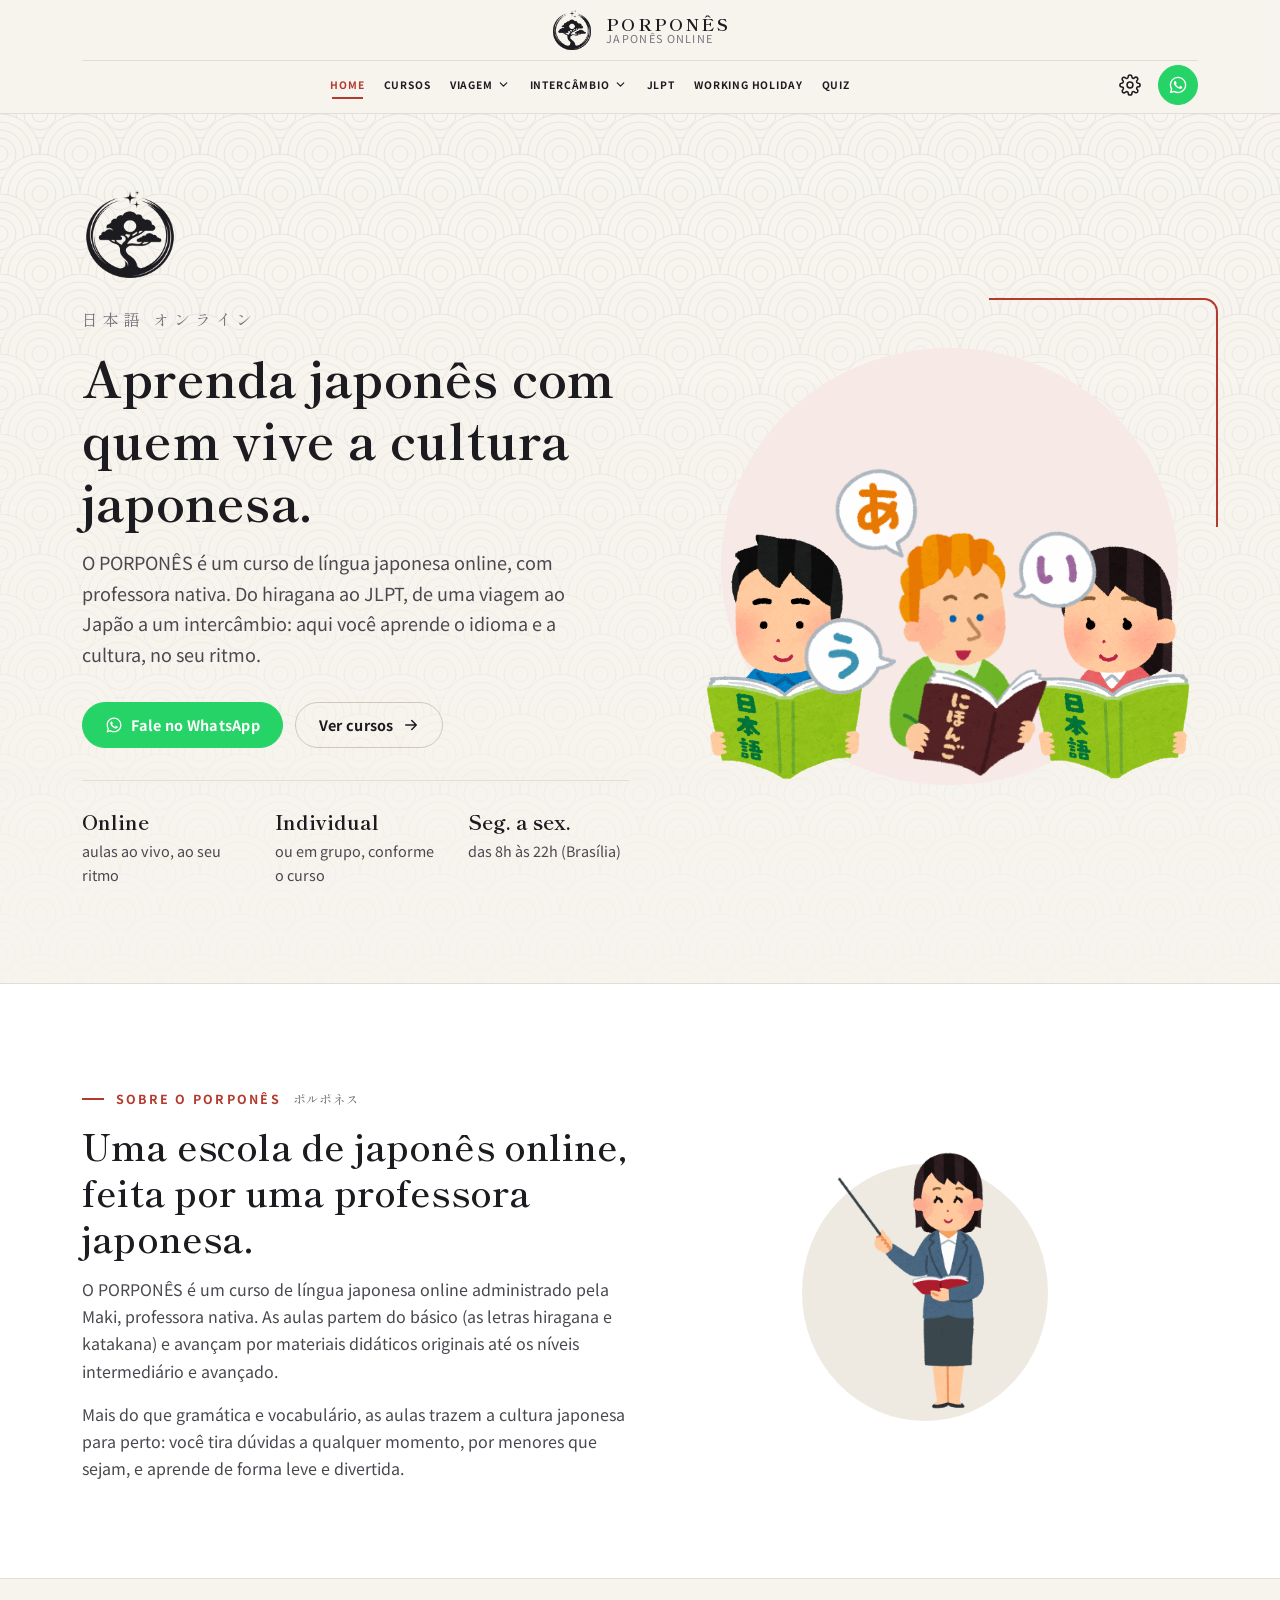
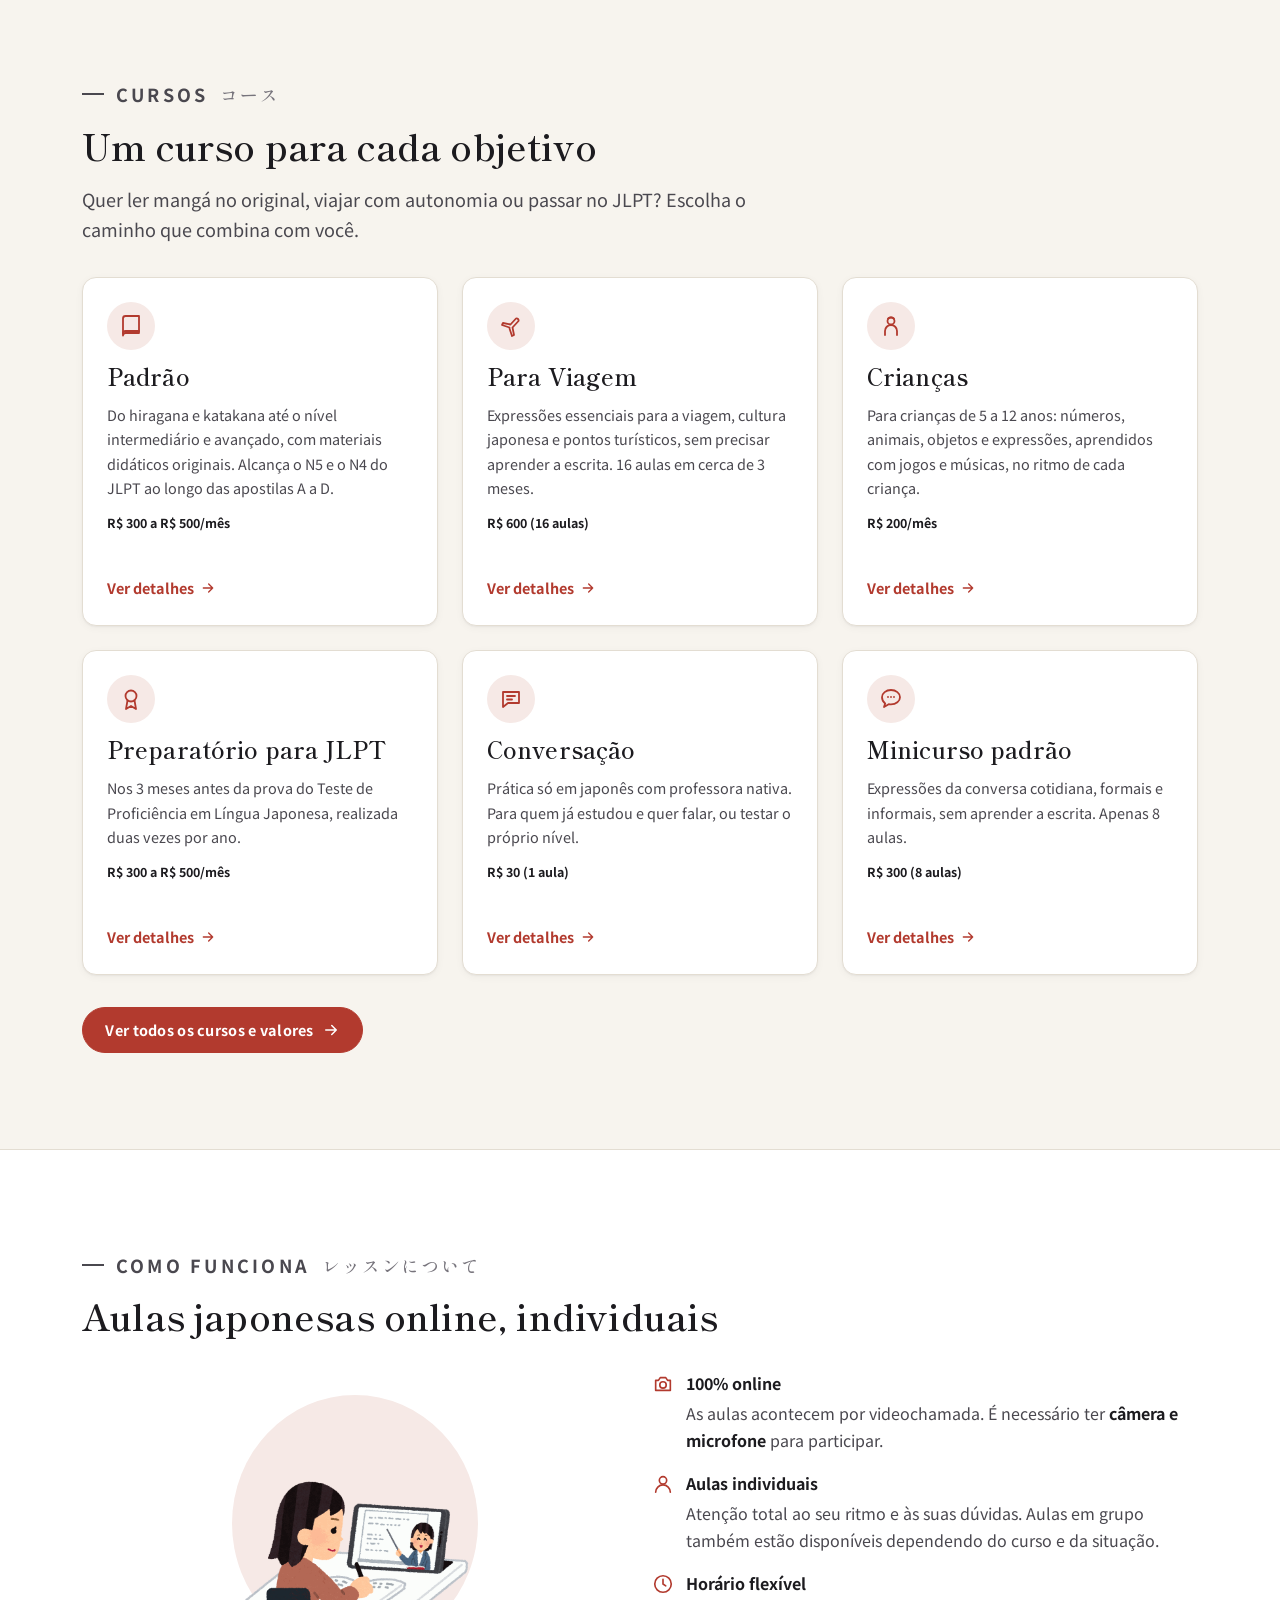
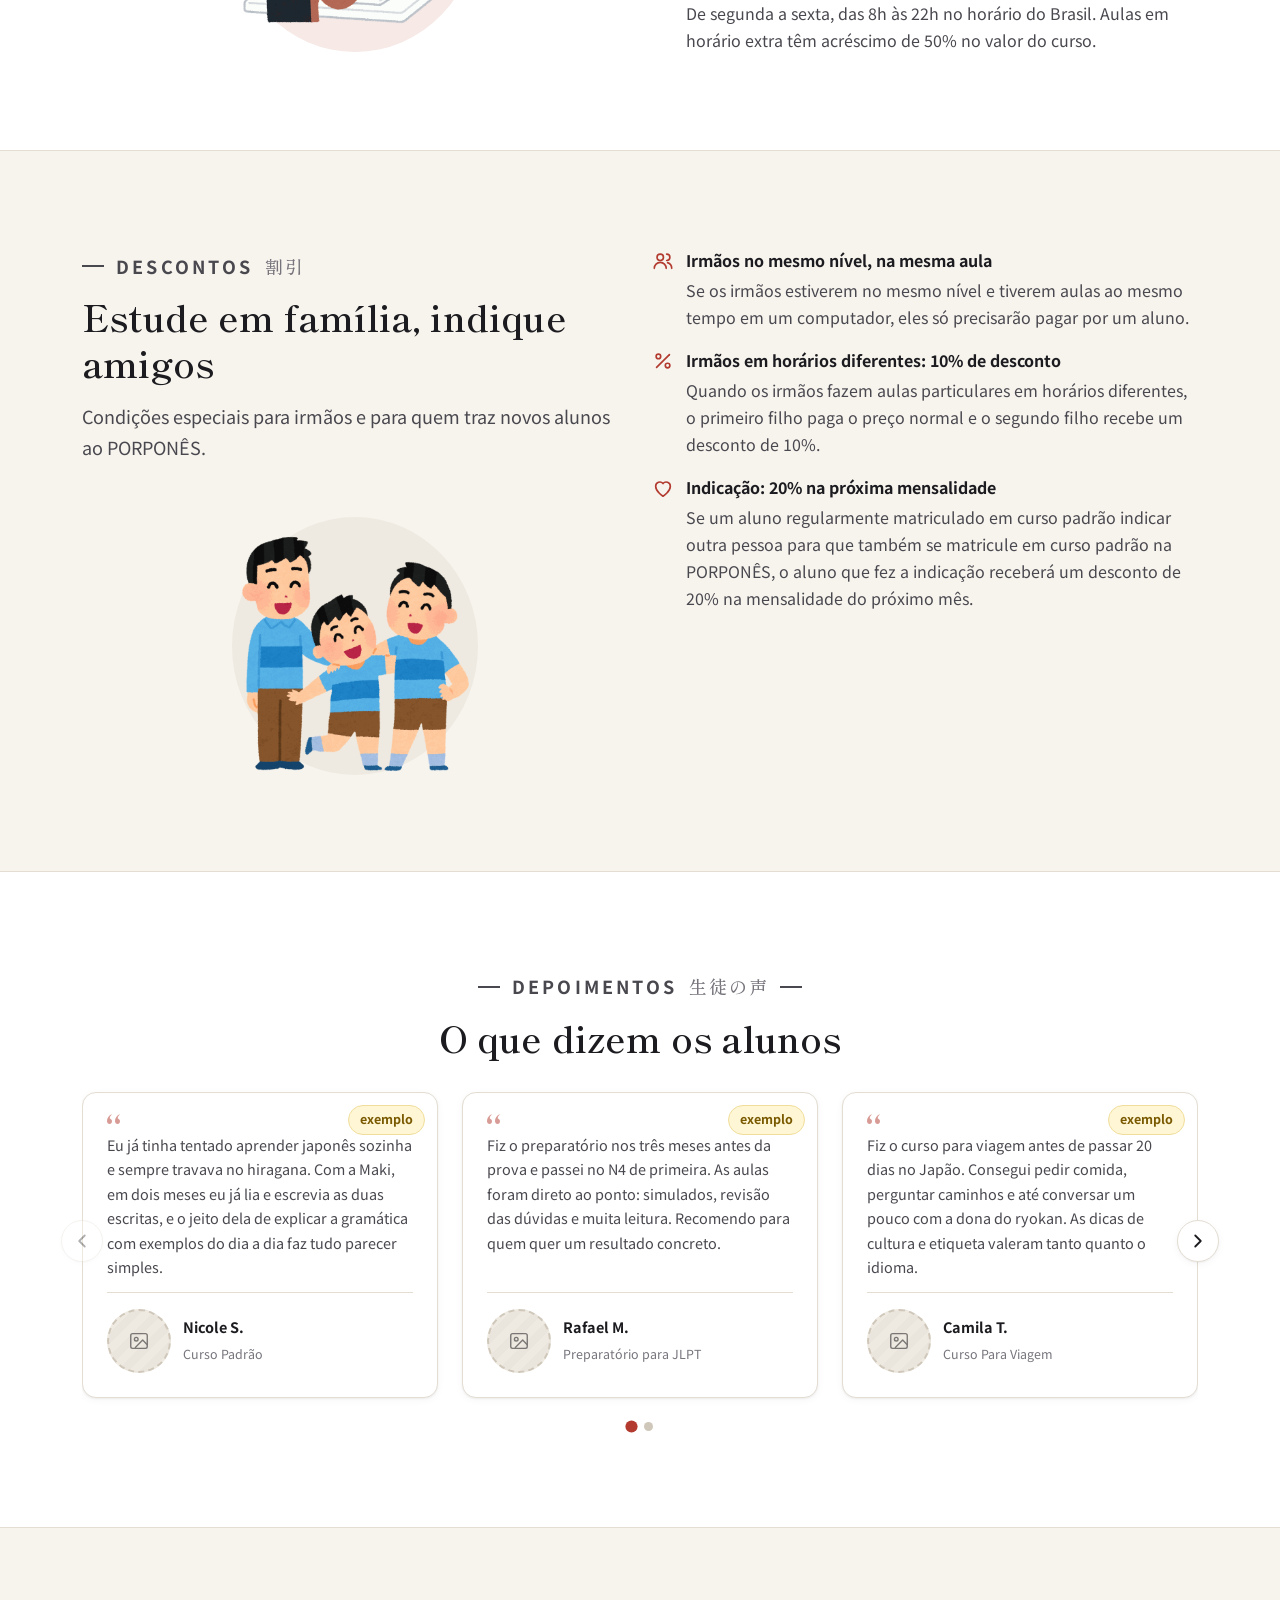
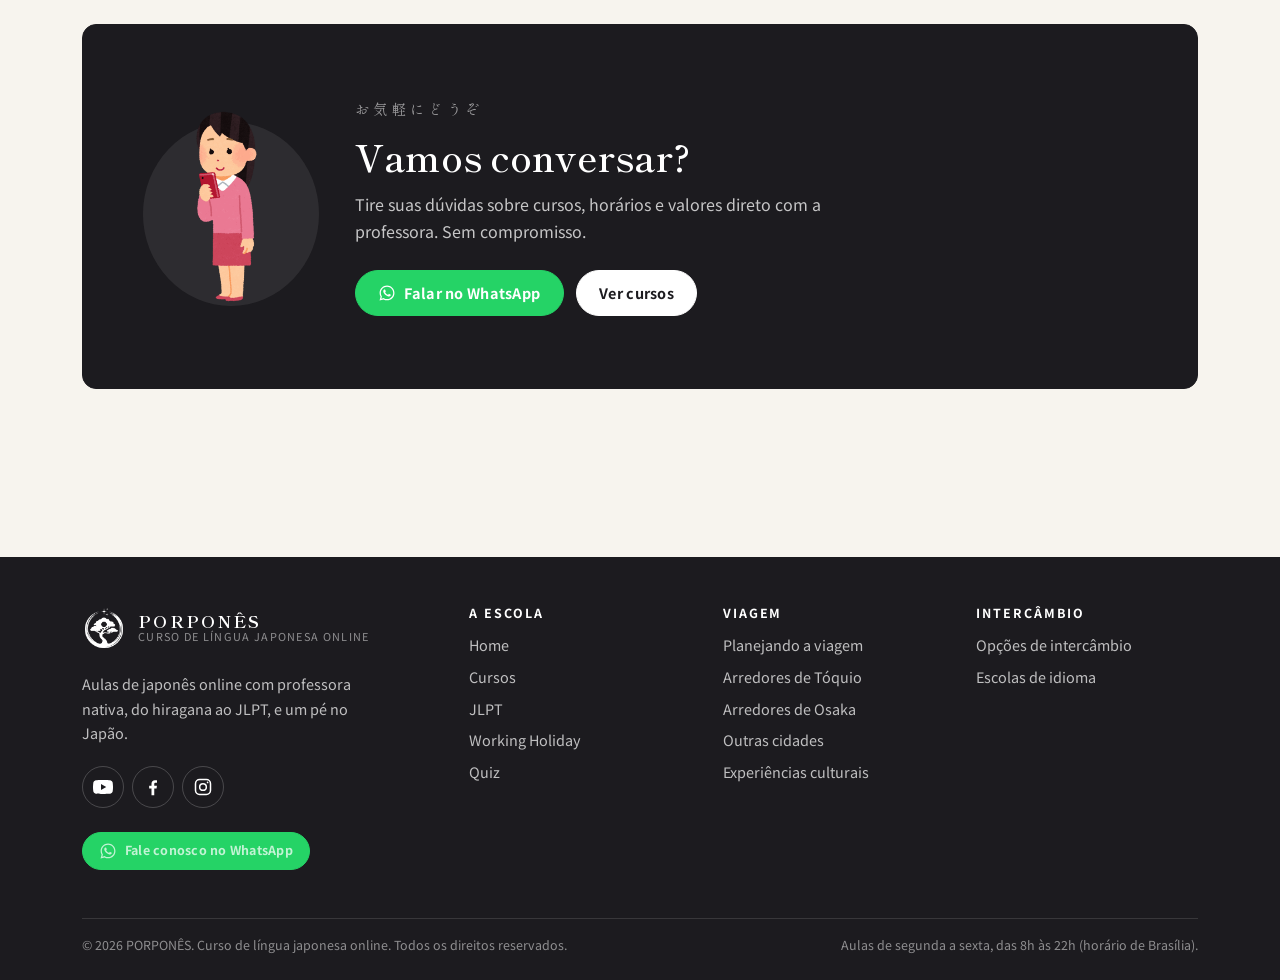
==== commit 45dfb056: "Adiciona o quiz e transforma os depoimentos em carrossel na home Quiz (nova página): - quiz.html, as" ====
--- a/index.html
+++ b/index.html
@@ -88,7 +88,7 @@
         </li>
         <li class="nav__item"><a class="nav__link" href="jlpt.html" data-i18n>JLPT</a></li>
         <li class="nav__item"><a class="nav__link" href="working-holiday.html" data-i18n>Working Holiday</a></li>
-        <li class="nav__item"><a class="nav__link" href="depoimentos.html" data-i18n>Depoimentos</a></li>
+        <li class="nav__item"><a class="nav__link" href="quiz.html" data-i18n>Quiz</a></li>
       </ul>
       <div class="nav__cta">
         <a class="btn btn--whatsapp" href="#" data-whatsapp-link><svg viewBox="0 0 24 24" fill="currentColor" aria-hidden="true" focusable="false"><path d="M12.04 2C6.58 2 2.13 6.45 2.13 11.91c0 1.75.46 3.45 1.32 4.95L2.05 22l5.25-1.38c1.45.79 3.08 1.21 4.74 1.21 5.46 0 9.91-4.45 9.91-9.91S17.5 2 12.04 2zm0 18.15c-1.48 0-2.93-.4-4.2-1.15l-.3-.18-3.12.82.83-3.04-.2-.31a8.2 8.2 0 0 1-1.26-4.38c0-4.54 3.7-8.24 8.24-8.24 4.54 0 8.24 3.7 8.24 8.24s-3.69 8.24-8.23 8.24zm4.52-6.16c-.25-.12-1.47-.72-1.69-.81-.23-.08-.39-.12-.56.12-.17.25-.64.81-.78.97-.14.17-.29.19-.54.06-.25-.12-1.05-.39-1.99-1.23-.74-.66-1.23-1.47-1.38-1.72-.14-.25-.02-.38.11-.51.11-.11.25-.29.37-.43.12-.14.17-.25.25-.41.08-.17.04-.31-.02-.43-.06-.12-.56-1.34-.76-1.84-.2-.48-.41-.42-.56-.43h-.48c-.17 0-.43.06-.66.31-.22.25-.86.85-.86 2.07 0 1.22.89 2.4 1.01 2.56.12.17 1.75 2.67 4.23 3.74.59.26 1.05.41 1.41.52.59.19 1.13.16 1.56.1.48-.07 1.47-.6 1.67-1.18.21-.58.21-1.07.14-1.18-.06-.1-.22-.16-.47-.28z"/></svg><span data-i18n>Fale conosco</span></a>
@@ -281,8 +281,8 @@
   </div>
 </section>
 
-<!-- DEPOIMENTOS (prévia) -->
-<section class="section section--white section--bordered">
+<!-- DEPOIMENTOS (carrossel) -->
+<section class="section section--white section--bordered" id="depoimentos">
   <div class="container">
     <div class="section__head section__head--center">
       <p class="eyebrow" data-i18n>Depoimentos <span lang="ja">生徒の声</span></p>
@@ -293,8 +293,18 @@
   escritos para fins de demonstração de layout.
   Substituir pelos depoimentos reais de alunos antes de publicar o site.
   (Remova também o selo visual "exemplo", classe .badge--dev, de cada card.)
+
+  CARROSSEL: para adicionar ou remover um depoimento, basta acrescentar ou
+  apagar um <article class="card testimonial"> dentro de .carousel__track.
+  As setas e os pontos se ajustam sozinhos (initCarousel em main.js).
 =================================================================== -->
-    <div class="grid grid--3">
+    <div class="carousel" data-carousel aria-roledescription="carrossel" aria-label="Depoimentos de alunos" data-i18n-attr="aria-label">
+      <button class="carousel__arrow carousel__arrow--prev" type="button" aria-label="Depoimentos anteriores" data-carousel-prev data-i18n-attr="aria-label" data-no-click-sound>
+        <svg viewBox="0 0 24 24" fill="none" stroke="currentColor" stroke-width="2" stroke-linecap="round" stroke-linejoin="round" aria-hidden="true" focusable="false"><path d="M15 6l-6 6 6 6"/></svg>
+      </button>
+      <div class="carousel__viewport" data-carousel-viewport tabindex="0" role="group" aria-label="Depoimentos: use as setas do teclado para navegar" data-i18n-attr="aria-label">
+        <ul class="carousel__track" data-carousel-track>
+<li class="carousel__slide">
 <article class="card testimonial">
   <span class="badge badge--dev" title="Depoimento de exemplo: substituir pelo real" data-i18n data-i18n-attr="title">exemplo</span>
   <blockquote class="testimonial__quote"><p data-i18n>Eu já tinha tentado aprender japonês sozinha e sempre travava no hiragana. Com a Maki, em dois meses eu já lia e escrevia as duas escritas, e o jeito dela de explicar a gramática com exemplos do dia a dia faz tudo parecer simples.</p></blockquote>
@@ -308,6 +318,8 @@
     </div>
   </div>
 </article>
+</li>
+<li class="carousel__slide">
 <article class="card testimonial">
   <span class="badge badge--dev" title="Depoimento de exemplo: substituir pelo real" data-i18n data-i18n-attr="title">exemplo</span>
   <blockquote class="testimonial__quote"><p data-i18n>Fiz o preparatório nos três meses antes da prova e passei no N4 de primeira. As aulas foram direto ao ponto: simulados, revisão das dúvidas e muita leitura. Recomendo para quem quer um resultado concreto.</p></blockquote>
@@ -321,6 +333,8 @@
     </div>
   </div>
 </article>
+</li>
+<li class="carousel__slide">
 <article class="card testimonial">
   <span class="badge badge--dev" title="Depoimento de exemplo: substituir pelo real" data-i18n data-i18n-attr="title">exemplo</span>
   <blockquote class="testimonial__quote"><p data-i18n>Fiz o curso para viagem antes de passar 20 dias no Japão. Consegui pedir comida, perguntar caminhos e até conversar um pouco com a dona do ryokan. As dicas de cultura e etiqueta valeram tanto quanto o idioma.</p></blockquote>
@@ -334,8 +348,59 @@
     </div>
   </div>
 </article>
-    </div>
-    <p class="text-center" style="margin-top:2rem"><a class="link-arrow" href="depoimentos.html"><span data-i18n>Ver todos os depoimentos</span> <svg viewBox="0 0 24 24" fill="none" stroke="currentColor" stroke-width="2" stroke-linecap="round" stroke-linejoin="round" aria-hidden="true" focusable="false"><path d="M5 12h14M13 6l6 6-6 6"/></svg></a></p>
+</li>
+<li class="carousel__slide">
+<article class="card testimonial">
+  <span class="badge badge--dev" title="Depoimento de exemplo: substituir pelo real" data-i18n data-i18n-attr="title">exemplo</span>
+  <blockquote class="testimonial__quote"><p data-i18n>Meus dois filhos (7 e 10 anos) fazem aula juntos e adoram. A Maki usa músicas e jogos, então eles nem percebem que estão estudando. Hoje contam até 100 em japonês e cumprimentam a avó com um "ohayou".</p></blockquote>
+  <div class="testimonial__author">
+    <div class="img-placeholder img-placeholder--avatar" style="aspect-ratio: 1/1;" title="Foto de Ana Paula R. (avatar 1:1, mín. 200×200px)" role="img" aria-label="Foto de Ana Paula R. (avatar 1:1, mín. 200×200px)" data-i18n-attr="aria-label title">
+  <span class="img-placeholder__label" data-i18n>Foto de Ana Paula R. (avatar 1:1, mín. 200×200px)</span>
+</div>
+    <div>
+      <span class="testimonial__name">Ana Paula R.</span>
+      <span class="testimonial__tag" data-i18n>Curso para Crianças</span>
+    </div>
+  </div>
+</article>
+</li>
+<li class="carousel__slide">
+<article class="card testimonial">
+  <span class="badge badge--dev" title="Depoimento de exemplo: substituir pelo real" data-i18n data-i18n-attr="title">exemplo</span>
+  <blockquote class="testimonial__quote"><p data-i18n>Trabalho em turnos e precisava de flexibilidade. Optei pelo formato diário de 25 minutos e consigo encaixar entre um compromisso e outro. Em um ano fui do zero até o final da apostila B.</p></blockquote>
+  <div class="testimonial__author">
+    <div class="img-placeholder img-placeholder--avatar" style="aspect-ratio: 1/1;" title="Foto de Diego L. (avatar 1:1, mín. 200×200px)" role="img" aria-label="Foto de Diego L. (avatar 1:1, mín. 200×200px)" data-i18n-attr="aria-label title">
+  <span class="img-placeholder__label" data-i18n>Foto de Diego L. (avatar 1:1, mín. 200×200px)</span>
+</div>
+    <div>
+      <span class="testimonial__name">Diego L.</span>
+      <span class="testimonial__tag" data-i18n>Curso Padrão (curso diário)</span>
+    </div>
+  </div>
+</article>
+</li>
+<li class="carousel__slide">
+<article class="card testimonial">
+  <span class="badge badge--dev" title="Depoimento de exemplo: substituir pelo real" data-i18n data-i18n-attr="title">exemplo</span>
+  <blockquote class="testimonial__quote"><p data-i18n>Estudei japonês na faculdade, mas não tinha com quem praticar. As aulas de conversação com uma professora nativa me devolveram a confiança para falar. E a gente escolhe o tema, o que deixa tudo mais leve.</p></blockquote>
+  <div class="testimonial__author">
+    <div class="img-placeholder img-placeholder--avatar" style="aspect-ratio: 1/1;" title="Foto de Juliana K. (avatar 1:1, mín. 200×200px)" role="img" aria-label="Foto de Juliana K. (avatar 1:1, mín. 200×200px)" data-i18n-attr="aria-label title">
+  <span class="img-placeholder__label" data-i18n>Foto de Juliana K. (avatar 1:1, mín. 200×200px)</span>
+</div>
+    <div>
+      <span class="testimonial__name">Juliana K.</span>
+      <span class="testimonial__tag" data-i18n>Conversação</span>
+    </div>
+  </div>
+</article>
+</li>
+        </ul>
+      </div>
+      <button class="carousel__arrow carousel__arrow--next" type="button" aria-label="Próximos depoimentos" data-carousel-next data-i18n-attr="aria-label" data-no-click-sound>
+        <svg viewBox="0 0 24 24" fill="none" stroke="currentColor" stroke-width="2" stroke-linecap="round" stroke-linejoin="round" aria-hidden="true" focusable="false"><path d="M9 6l6 6-6 6"/></svg>
+      </button>
+      <div class="carousel__dots" data-carousel-dots role="tablist" aria-label="Escolher depoimento" data-i18n-attr="aria-label"></div>
+    </div>
   </div>
 </section>
 
@@ -386,7 +451,7 @@
           <li><a href="cursos.html" data-i18n>Cursos</a></li>
           <li><a href="jlpt.html" data-i18n>JLPT</a></li>
           <li><a href="working-holiday.html" data-i18n>Working Holiday</a></li>
-          <li><a href="depoimentos.html" data-i18n>Depoimentos</a></li>
+          <li><a href="quiz.html" data-i18n>Quiz</a></li>
         </ul>
       </div>
 
--- a/assets/css/style.css
+++ b/assets/css/style.css
@@ -51,6 +51,14 @@
   --color-dev-text: #7a5a00;
   --color-dev-border: #f0dd9a;
 
+  /* Acerto e erro do quiz */
+  --color-correct: #2e8b57;
+  --color-correct-text: #1f6b40;
+  --color-correct-soft: #e6f4ec;
+  --color-wrong: #c4453a;
+  --color-wrong-text: #9b3128;
+  --color-wrong-soft: #fbeceb;
+
   /* Padrões em SVG (seigaiha e ícone do placeholder de imagem) */
   --pattern-seigaiha: url("data:image/svg+xml,%3Csvg xmlns='http://www.w3.org/2000/svg' width='80' height='80' viewBox='0 0 80 80'%3E%3Cdefs%3E%3Cg id='s'%3E%3Ccircle r='40'/%3E%3Ccircle r='32'/%3E%3Ccircle r='24'/%3E%3Ccircle r='16'/%3E%3Ccircle r='8'/%3E%3C/g%3E%3C/defs%3E%3Cg fill='%23f7f4ee' stroke='%231c1b1f' stroke-opacity='0.09' stroke-width='1'%3E%3Cuse href='%23s' x='0' y='-40'/%3E%3Cuse href='%23s' x='80' y='-40'/%3E%3Cuse href='%23s' x='40' y='0'/%3E%3Cuse href='%23s' x='0' y='40'/%3E%3Cuse href='%23s' x='80' y='40'/%3E%3Cuse href='%23s' x='40' y='80'/%3E%3C/g%3E%3C/svg%3E");
   --placeholder-icon: url("data:image/svg+xml,%3Csvg xmlns='http://www.w3.org/2000/svg' viewBox='0 0 24 24' fill='none' stroke='%231c1b1f' stroke-width='1.5' stroke-linecap='round' stroke-linejoin='round'%3E%3Crect x='3' y='4' width='18' height='16' rx='2'/%3E%3Ccircle cx='9' cy='10' r='2'/%3E%3Cpath d='M21 16l-5-5-8 8'/%3E%3C/svg%3E");
@@ -126,6 +134,13 @@
   --color-dev-bg: #3a3116;
   --color-dev-text: #f0d98a;
   --color-dev-border: #5a4a1c;
+
+  --color-correct: #5fbf8c;
+  --color-correct-text: #8fd9b0;
+  --color-correct-soft: #1e3328;
+  --color-wrong: #e0705f;
+  --color-wrong-text: #f0a196;
+  --color-wrong-soft: #351f1c;
 
   --pattern-seigaiha: url("data:image/svg+xml,%3Csvg xmlns='http://www.w3.org/2000/svg' width='80' height='80' viewBox='0 0 80 80'%3E%3Cdefs%3E%3Cg id='s'%3E%3Ccircle r='40'/%3E%3Ccircle r='32'/%3E%3Ccircle r='24'/%3E%3Ccircle r='16'/%3E%3Ccircle r='8'/%3E%3C/g%3E%3C/defs%3E%3Cg fill='%231a1917' stroke='%23ffffff' stroke-opacity='0.045' stroke-width='1'%3E%3Cuse href='%23s' x='0' y='-40'/%3E%3Cuse href='%23s' x='80' y='-40'/%3E%3Cuse href='%23s' x='40' y='0'/%3E%3Cuse href='%23s' x='0' y='40'/%3E%3Cuse href='%23s' x='80' y='40'/%3E%3Cuse href='%23s' x='40' y='80'/%3E%3C/g%3E%3C/svg%3E");
   --placeholder-icon: url("data:image/svg+xml,%3Csvg xmlns='http://www.w3.org/2000/svg' viewBox='0 0 24 24' fill='none' stroke='%23efe9df' stroke-width='1.5' stroke-linecap='round' stroke-linejoin='round'%3E%3Crect x='3' y='4' width='18' height='16' rx='2'/%3E%3Ccircle cx='9' cy='10' r='2'/%3E%3Cpath d='M21 16l-5-5-8 8'/%3E%3C/svg%3E");
@@ -2598,11 +2613,699 @@
 }
 
 /* --------------------------------------------------------------------------
-   12. Breakpoints: tablet (≥ 768px)
+   12. Carrossel (depoimentos da home)
+   Rolagem horizontal com scroll-snap. Quantos cards aparecem por vez é
+   decidido aqui pela variável --per (1 no celular, 2 no tablet, 3 no
+   desktop); o JavaScript só cuida das setas, dos pontos e do teclado.
+   -------------------------------------------------------------------------- */
+.carousel {
+  --per: 1;
+  --carousel-gap: var(--space-5);
+  position: relative;
+}
+
+.carousel__viewport {
+  /* sem min-width: 0 a largura total da faixa "empurraria" o grid dos
+     controles no celular e criaria rolagem horizontal na página */
+  min-width: 0;
+  overflow-x: auto;
+  overflow-y: hidden;
+  scroll-snap-type: x mandatory;
+  scrollbar-width: none;
+  /* espaço para a sombra dos cards não ser cortada */
+  padding-block: var(--space-2);
+  margin-block: calc(var(--space-2) * -1);
+}
+
+.carousel__viewport::-webkit-scrollbar {
+  display: none;
+}
+
+.carousel__viewport:focus-visible {
+  outline: 2px solid var(--color-accent);
+  outline-offset: 4px;
+  border-radius: var(--radius-lg);
+}
+
+.carousel__track {
+  display: flex;
+  gap: var(--carousel-gap);
+  margin: 0;
+  padding: 0;
+  list-style: none;
+}
+
+.carousel__slide {
+  flex: 0 0 calc((100% - (var(--per) - 1) * var(--carousel-gap)) / var(--per));
+  scroll-snap-align: start;
+  display: flex;
+}
+
+.carousel__slide > * {
+  flex: 1;
+}
+
+/* Setas: ficam sobre as bordas do carrossel no desktop e abaixo dele,
+   ao lado dos pontos, no celular (ver breakpoints). */
+.carousel__arrow {
+  display: inline-flex;
+  align-items: center;
+  justify-content: center;
+  width: 42px;
+  height: 42px;
+  border-radius: 50%;
+  background: var(--color-surface);
+  border: 1px solid var(--color-line);
+  color: var(--color-ink);
+  box-shadow: var(--shadow-sm);
+  transition: background var(--transition), border-color var(--transition), color var(--transition), opacity var(--transition), transform var(--transition);
+}
+
+.carousel__arrow svg {
+  width: 22px;
+  height: 22px;
+}
+
+.carousel__arrow:hover:not(:disabled) {
+  border-color: var(--color-accent);
+  color: var(--color-accent);
+  transform: scale(1.06);
+}
+
+.carousel__arrow:disabled {
+  opacity: 0.35;
+  cursor: default;
+}
+
+/* Um card só (ou todos visíveis): esconde controles */
+.carousel.is-static .carousel__arrow,
+.carousel.is-static .carousel__dots {
+  display: none;
+}
+
+.carousel__dots {
+  display: flex;
+  justify-content: center;
+  gap: var(--space-2);
+  margin-top: var(--space-5);
+}
+
+.carousel__dot {
+  width: 9px;
+  height: 9px;
+  border-radius: 50%;
+  background: var(--color-line-strong);
+  transition: background var(--transition), transform var(--transition);
+}
+
+.carousel__dot:hover {
+  background: var(--color-muted);
+}
+
+.carousel__dot[aria-selected="true"] {
+  background: var(--color-accent);
+  transform: scale(1.35);
+}
+
+/* Controles no celular: as duas setas ao lado dos pontos, abaixo dos cards */
+.carousel__controls-row {
+  display: contents;
+}
+
+@media (max-width: 767.98px) {
+  .carousel {
+    display: grid;
+    grid-template-columns: auto 1fr auto;
+    grid-template-areas:
+      "viewport viewport viewport"
+      "prev dots next";
+    align-items: center;
+  }
+
+  .carousel__viewport {
+    grid-area: viewport;
+  }
+
+  .carousel__arrow--prev {
+    grid-area: prev;
+  }
+
+  .carousel__arrow--next {
+    grid-area: next;
+  }
+
+  .carousel__dots {
+    grid-area: dots;
+  }
+}
+
+/* --------------------------------------------------------------------------
+   13. Quiz (quiz.html)
+   Conteúdo montado por assets/js/quiz.js; aqui ficam a barra de
+   dificuldade, o cartão da pergunta, as animações de acerto/erro e a
+   tela de resultado.
+   -------------------------------------------------------------------------- */
+.quiz {
+  max-width: 720px;
+  margin-inline: auto;
+}
+
+/* Barra de dificuldade (fica sempre visível, no topo do quiz) */
+.quiz__bar {
+  display: flex;
+  flex-wrap: wrap;
+  align-items: center;
+  justify-content: center;
+  gap: var(--space-3);
+  padding: var(--space-3) var(--space-4);
+  margin-bottom: var(--space-5);
+  background: var(--color-surface);
+  border: 1px solid var(--color-line);
+  border-radius: var(--radius-lg);
+  box-shadow: var(--shadow-sm);
+}
+
+.quiz__bar-label {
+  font-size: var(--text-xs);
+  font-weight: 700;
+  letter-spacing: 0.14em;
+  text-transform: uppercase;
+  color: var(--color-muted);
+}
+
+.seg--lg {
+  padding: 4px;
+}
+
+.seg--lg .seg__btn {
+  padding: 0.45rem 1rem;
+  font-size: var(--text-sm);
+  letter-spacing: 0.04em;
+}
+
+/* Painel: cada tela (início, pergunta, resultado) entra com um leve fade */
+.quiz__panel {
+  padding: var(--space-5);
+  background: var(--color-surface);
+  border: 1px solid var(--color-line);
+  border-radius: var(--radius-lg);
+  box-shadow: var(--shadow-sm);
+  animation: quiz-enter 320ms var(--ease) both;
+}
+
+@keyframes quiz-enter {
+  from {
+    opacity: 0;
+    transform: translateY(10px);
+  }
+  to {
+    opacity: 1;
+    transform: none;
+  }
+}
+
+/* Tela inicial */
+.quiz__start {
+  text-align: center;
+}
+
+.quiz__start-jp {
+  display: block;
+  font-family: var(--font-heading);
+  font-size: var(--text-sm);
+  letter-spacing: 0.3em;
+  color: var(--color-accent);
+  margin-bottom: var(--space-2);
+}
+
+.quiz__start h2 {
+  margin-bottom: var(--space-3);
+}
+
+.quiz__start p {
+  color: var(--color-ink-soft);
+  max-width: 44ch;
+  margin-inline: auto;
+}
+
+.quiz__start .btn {
+  margin-top: var(--space-5);
+}
+
+/* Cabeçalho da pergunta: contador e trilha de passos */
+.quiz__head {
+  display: flex;
+  align-items: center;
+  justify-content: space-between;
+  gap: var(--space-3);
+  margin-bottom: var(--space-4);
+}
+
+.quiz__progress {
+  font-size: var(--text-xs);
+  font-weight: 700;
+  letter-spacing: 0.12em;
+  text-transform: uppercase;
+  color: var(--color-muted);
+}
+
+.quiz__steps {
+  display: flex;
+  gap: 6px;
+}
+
+.quiz__step {
+  width: 28px;
+  height: 6px;
+  border-radius: var(--radius-pill);
+  background: var(--color-line);
+  transition: background var(--transition);
+}
+
+.quiz__step.is-current {
+  background: var(--color-accent);
+}
+
+.quiz__step.is-correct {
+  background: var(--color-correct);
+}
+
+.quiz__step.is-wrong {
+  background: var(--color-wrong);
+}
+
+/* Ilustração da pergunta */
+.quiz__figure {
+  position: relative;
+  max-width: 300px;
+  margin: 0 auto var(--space-5);
+}
+
+.quiz__figure::before {
+  content: "";
+  position: absolute;
+  inset: -10px;
+  border-radius: calc(var(--radius-lg) + 10px);
+  background: var(--color-paper-2);
+  z-index: 0;
+}
+
+.quiz__img,
+.quiz__figure .img-placeholder {
+  position: relative;
+  z-index: 1;
+}
+
+/* Retangular, na proporção original do arquivo, só com os cantos
+   levemente arredondados. */
+.quiz__img {
+  display: block;
+  width: 100%;
+  height: auto;
+  border-radius: var(--radius-lg);
+}
+
+/* Carimbo ○ / ✕ que aparece sobre a ilustração ao responder */
+.quiz__stamp {
+  position: absolute;
+  inset: 0;
+  z-index: 2;
+  display: grid;
+  place-items: center;
+  font-family: var(--font-heading);
+  font-size: clamp(5.5rem, 26vw, 9rem);
+  font-weight: 700;
+  line-height: 1;
+  opacity: 0;
+  pointer-events: none;
+}
+
+.quiz__stamp--correct {
+  color: var(--color-correct);
+}
+
+.quiz__stamp--wrong {
+  color: var(--color-wrong);
+}
+
+.quiz__stamp.is-on {
+  opacity: 0.92;
+  animation: quiz-stamp 520ms var(--ease-spring) both;
+}
+
+@keyframes quiz-stamp {
+  0% {
+    opacity: 0;
+    transform: scale(2.4) rotate(-22deg);
+  }
+  55% {
+    opacity: 1;
+    transform: scale(0.9) rotate(-8deg);
+  }
+  100% {
+    opacity: 0.92;
+    transform: scale(1) rotate(-8deg);
+  }
+}
+
+.quiz__question {
+  font-size: clamp(1.15rem, 2.6vw, 1.5rem);
+  text-align: center;
+  margin-bottom: var(--space-5);
+}
+
+.quiz__question [lang="ja"] {
+  font-size: 1.15em;
+}
+
+/* Alternativas */
+.quiz__options {
+  display: grid;
+  gap: var(--space-3);
+  margin: 0;
+  padding: 0;
+  list-style: none;
+}
+
+.quiz-option {
+  display: flex;
+  align-items: center;
+  gap: var(--space-3);
+  width: 100%;
+  padding: 0.75rem 1rem;
+  text-align: left;
+  background: var(--color-paper);
+  border: 1.5px solid var(--color-line);
+  border-radius: var(--radius-lg);
+  font-size: var(--text-sm);
+  line-height: 1.45;
+  transition: background var(--transition), border-color var(--transition), color var(--transition), transform var(--transition), box-shadow var(--transition);
+}
+
+.quiz-option:hover:not(:disabled) {
+  border-color: var(--color-accent);
+  transform: translateY(-2px);
+  box-shadow: var(--shadow-sm);
+}
+
+.quiz-option:disabled {
+  cursor: default;
+}
+
+.quiz-option__key {
+  display: grid;
+  place-items: center;
+  flex: none;
+  width: 28px;
+  height: 28px;
+  border-radius: 50%;
+  background: var(--color-paper-2);
+  border: 1px solid var(--color-line);
+  font-size: var(--text-xs);
+  font-weight: 700;
+  color: var(--color-ink-soft);
+  transition: background var(--transition), color var(--transition), border-color var(--transition);
+}
+
+.quiz-option.is-correct {
+  background: var(--color-correct-soft);
+  border-color: var(--color-correct);
+  color: var(--color-correct-text);
+  animation: quiz-pop 420ms var(--ease-spring) both;
+}
+
+.quiz-option.is-correct .quiz-option__key {
+  background: var(--color-correct);
+  border-color: var(--color-correct);
+  color: var(--color-white);
+}
+
+.quiz-option.is-wrong {
+  background: var(--color-wrong-soft);
+  border-color: var(--color-wrong);
+  color: var(--color-wrong-text);
+  animation: quiz-shake 420ms var(--ease) both;
+}
+
+.quiz-option.is-wrong .quiz-option__key {
+  background: var(--color-wrong);
+  border-color: var(--color-wrong);
+  color: var(--color-white);
+}
+
+/* A alternativa certa, destacada quando o visitante erra */
+.quiz-option.is-answer {
+  background: var(--color-correct-soft);
+  border-color: var(--color-correct);
+  border-style: dashed;
+  color: var(--color-correct-text);
+}
+
+.quiz-option.is-dim {
+  opacity: 0.5;
+}
+
+@keyframes quiz-pop {
+  0% {
+    transform: scale(1);
+  }
+  45% {
+    transform: scale(1.04);
+  }
+  100% {
+    transform: scale(1);
+  }
+}
+
+@keyframes quiz-shake {
+  0%,
+  100% {
+    transform: translateX(0);
+  }
+  20% {
+    transform: translateX(-7px);
+  }
+  40% {
+    transform: translateX(6px);
+  }
+  60% {
+    transform: translateX(-4px);
+  }
+  80% {
+    transform: translateX(2px);
+  }
+}
+
+/* Aviso de acerto/erro + botão de avançar */
+.quiz__feedback {
+  display: flex;
+  align-items: center;
+  gap: var(--space-3);
+  margin-top: var(--space-5);
+  padding: var(--space-4);
+  border-radius: var(--radius-lg);
+  font-size: var(--text-sm);
+  animation: quiz-enter 260ms var(--ease) both;
+}
+
+.quiz__feedback--correct {
+  background: var(--color-correct-soft);
+  color: var(--color-correct-text);
+}
+
+.quiz__feedback--wrong {
+  background: var(--color-wrong-soft);
+  color: var(--color-wrong-text);
+}
+
+.quiz__feedback-mark {
+  flex: none;
+  font-family: var(--font-heading);
+  font-size: 1.6rem;
+  line-height: 1;
+}
+
+.quiz__feedback strong {
+  display: block;
+}
+
+.quiz__actions {
+  display: flex;
+  flex-wrap: wrap;
+  justify-content: center;
+  gap: var(--space-3);
+  margin-top: var(--space-5);
+}
+
+/* Tela de resultado */
+.quiz__result {
+  text-align: center;
+}
+
+.quiz__score {
+  display: grid;
+  place-items: center;
+  width: 108px;
+  height: 108px;
+  margin: 0 auto var(--space-4);
+  border-radius: 50%;
+  border: 3px solid var(--color-accent);
+  background: var(--color-accent-soft);
+  color: var(--color-accent-dark);
+  font-family: var(--font-heading);
+  font-weight: 700;
+  animation: quiz-score 600ms var(--ease-spring) both;
+}
+
+.quiz__score b {
+  font-size: 2rem;
+  line-height: 1;
+}
+
+.quiz__score span {
+  font-size: 0.68rem;
+  letter-spacing: 0.1em;
+  text-transform: uppercase;
+  color: var(--color-ink-soft);
+}
+
+@keyframes quiz-score {
+  0% {
+    opacity: 0;
+    transform: scale(0.4);
+  }
+  70% {
+    opacity: 1;
+    transform: scale(1.08);
+  }
+  100% {
+    opacity: 1;
+    transform: scale(1);
+  }
+}
+
+.quiz__result p {
+  color: var(--color-ink-soft);
+}
+
+/* Revisão das 3 perguntas da rodada */
+.quiz__result h3 {
+  margin-top: var(--space-6);
+  font-size: var(--text-xl);
+}
+
+.quiz__review {
+  display: grid;
+  gap: var(--space-4);
+  margin: var(--space-4) 0 0;
+  padding: 0;
+  list-style: none;
+  text-align: left;
+}
+
+.quiz-review {
+  display: flex;
+  gap: var(--space-3);
+  padding: var(--space-4);
+  background: var(--color-paper);
+  border: 1px solid var(--color-line);
+  border-left: 4px solid var(--color-line-strong);
+  border-radius: var(--radius-lg);
+}
+
+.quiz-review.is-correct {
+  border-left-color: var(--color-correct);
+}
+
+.quiz-review.is-wrong {
+  border-left-color: var(--color-wrong);
+}
+
+.quiz-review__mark {
+  flex: none;
+  font-family: var(--font-heading);
+  font-size: 1.4rem;
+  line-height: 1.2;
+}
+
+.quiz-review.is-correct .quiz-review__mark {
+  color: var(--color-correct);
+}
+
+.quiz-review.is-wrong .quiz-review__mark {
+  color: var(--color-wrong);
+}
+
+.quiz-review__q {
+  font-weight: 700;
+  margin-bottom: var(--space-2);
+}
+
+.quiz-review__line {
+  margin: 0 0 var(--space-1);
+  font-size: var(--text-sm);
+  color: var(--color-ink-soft);
+}
+
+.quiz-review__line b {
+  color: var(--color-correct-text);
+}
+
+.quiz-review__line--yours b {
+  color: var(--color-wrong-text);
+}
+
+.quiz-review__why {
+  margin: var(--space-2) 0 0;
+  font-size: var(--text-sm);
+  color: var(--color-muted);
+}
+
+/* Sem JavaScript o quiz não funciona: explica em vez de deixar vazio */
+.quiz__noscript {
+  padding: var(--space-5);
+  text-align: center;
+  color: var(--color-ink-soft);
+  background: var(--color-paper-2);
+  border: 1px dashed var(--color-line-strong);
+  border-radius: var(--radius-lg);
+}
+
+/* --------------------------------------------------------------------------
+   14. Breakpoints: tablet (≥ 768px)
    -------------------------------------------------------------------------- */
 @media (min-width: 768px) {
   .container {
     padding-inline: var(--space-6);
+  }
+
+  /* Dois cards por vez no carrossel e alternativas do quiz em duas colunas */
+  .carousel {
+    --per: 2;
+  }
+
+  /* Setas sobre as bordas do carrossel, metade para fora */
+  .carousel__arrow {
+    position: absolute;
+    /* centro da área dos cards: o bloco de pontos fica abaixo dela */
+    top: calc((100% - var(--space-5) - 9px) / 2 - 21px);
+    z-index: 2;
+  }
+
+  .carousel__arrow--prev {
+    left: -21px;
+  }
+
+  .carousel__arrow--next {
+    right: -21px;
+  }
+
+  .quiz__options {
+    grid-template-columns: 1fr 1fr;
+  }
+
+  .quiz__panel {
+    padding: var(--space-6);
   }
 
   .section {
@@ -2711,20 +3414,45 @@
 }
 
 /* --------------------------------------------------------------------------
-   13. Breakpoints: desktop (≥ 1100px), navegação horizontal com dropdown
+   15. Breakpoints: desktop (≥ 1100px), navegação horizontal com dropdown
    -------------------------------------------------------------------------- */
 @media (min-width: 1100px) {
   .nav-toggle {
     display: none;
   }
 
+  /* Três cards por vez no carrossel */
+  .carousel {
+    --per: 3;
+  }
+
   .hero__inner {
     grid-template-columns: 1.1fr 1fr;
     gap: var(--space-8);
   }
 
+  /* Cabeçalho em duas linhas: marca (logo + nome) centralizada em cima,
+     navegação e ferramentas na linha de baixo */
   .site-header__inner {
-    gap: var(--space-3);
+    flex-wrap: wrap;
+    align-items: center;
+    gap: 0 var(--space-3);
+    min-height: 0;
+    padding-top: var(--space-2);
+    padding-bottom: var(--space-2);
+  }
+
+  .site-header__inner .brand {
+    flex: 1 0 100%;
+    justify-content: center;
+    padding-bottom: var(--space-2);
+    margin-bottom: var(--space-1);
+    border-bottom: 1px solid var(--color-line);
+  }
+
+  .site-header__inner .nav {
+    flex: 1 1 auto;
+    min-width: 0;
   }
 
   .brand__name {
@@ -2777,6 +3505,7 @@
   .nav__list {
     display: flex;
     align-items: center;
+    justify-content: center;
     gap: 0;
   }
 
@@ -2913,7 +3642,7 @@
   }
 
   .site-header__inner {
-    gap: var(--space-4);
+    gap: 0 var(--space-4);
   }
 
   .nav__link,
@@ -2951,7 +3680,7 @@
 }
 
 /* --------------------------------------------------------------------------
-   14. Preferências do usuário e impressão
+   16. Preferências do usuário e impressão
    -------------------------------------------------------------------------- */
 @media (prefers-reduced-motion: reduce) {
   *,
@@ -2984,7 +3713,7 @@
 }
 
 /* --------------------------------------------------------------------------
-   15. Animações: entrada de página, revelação ao rolar, troca de tema
+   17. Animações: entrada de página, revelação ao rolar, troca de tema
    Só propriedades baratas para o navegador (opacity e transform).
    -------------------------------------------------------------------------- */
 @keyframes page-in {
@@ -3047,7 +3776,7 @@
 }
 
 /* --------------------------------------------------------------------------
-   16. Ajustes por idioma (definido em <html lang>)
+   18. Ajustes por idioma (definido em <html lang>)
    -------------------------------------------------------------------------- */
 html[lang="ja"] h1,
 html[lang="ja"] h2,
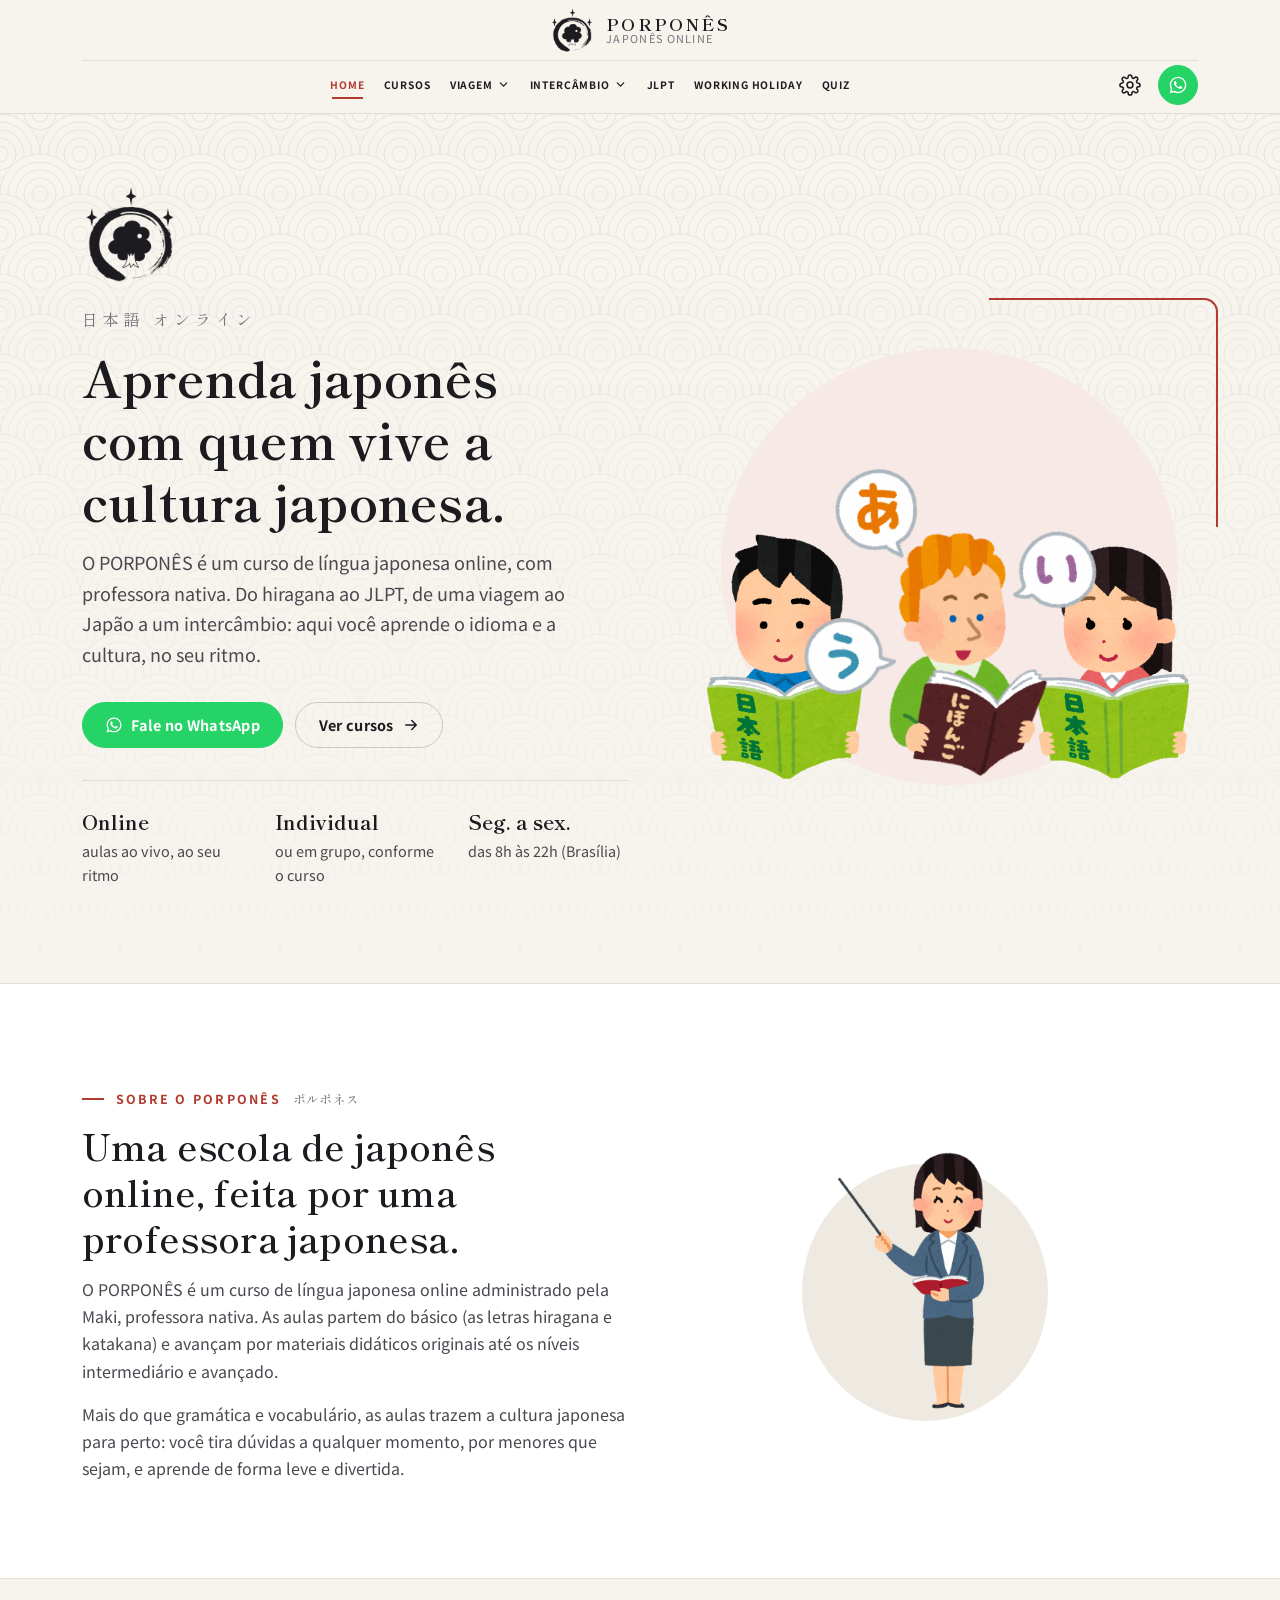
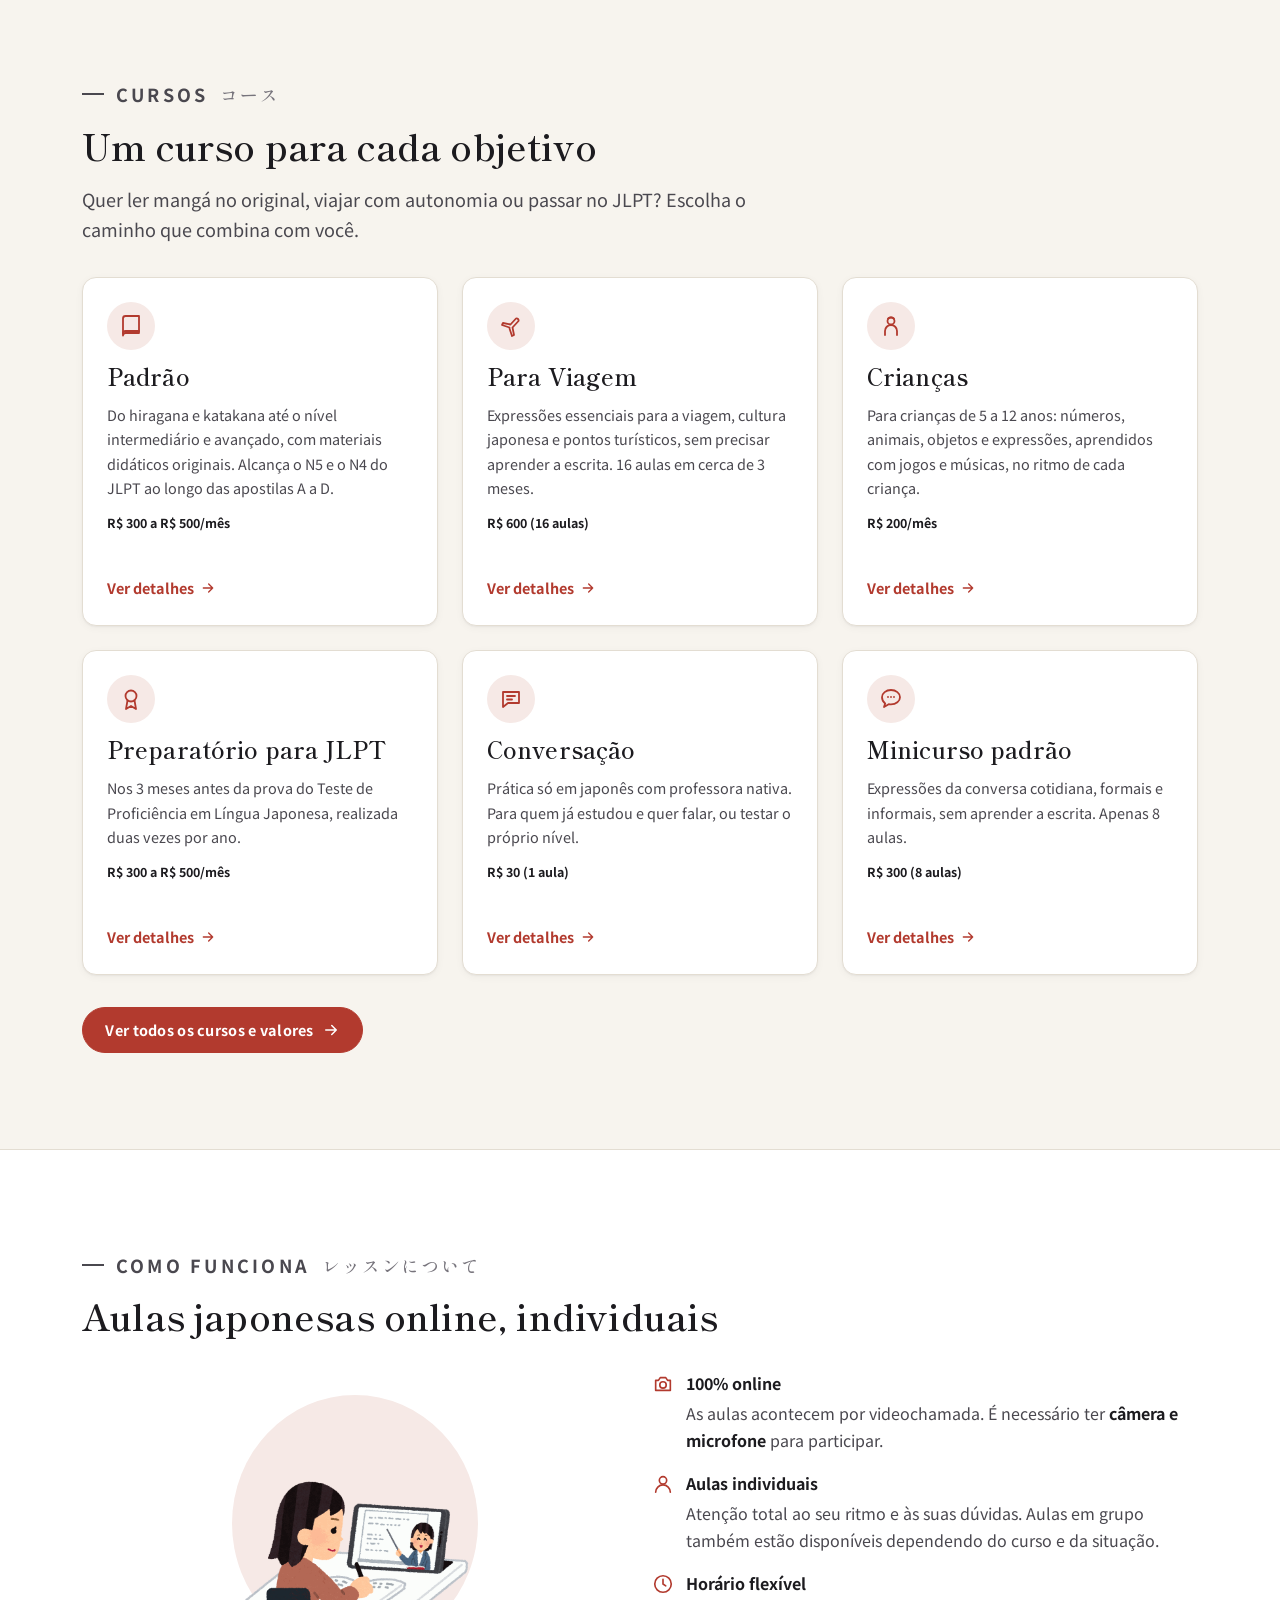
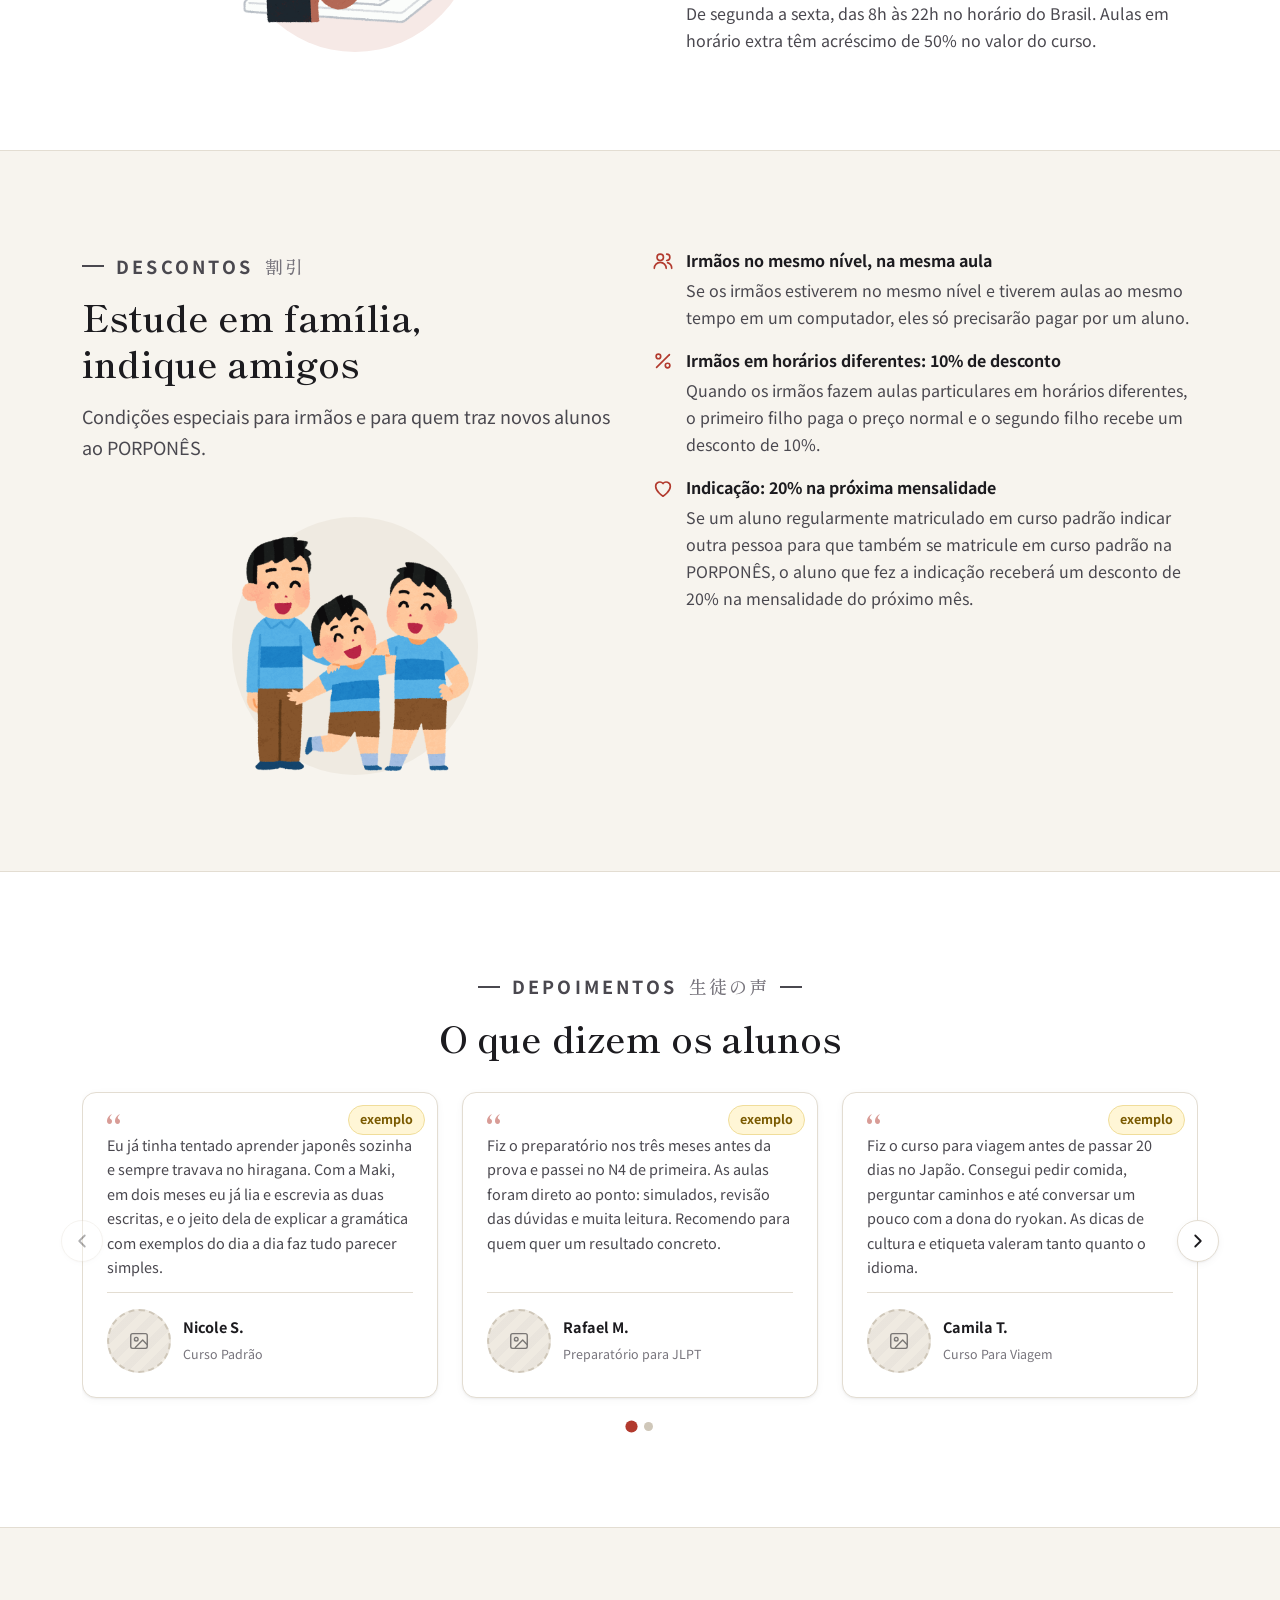
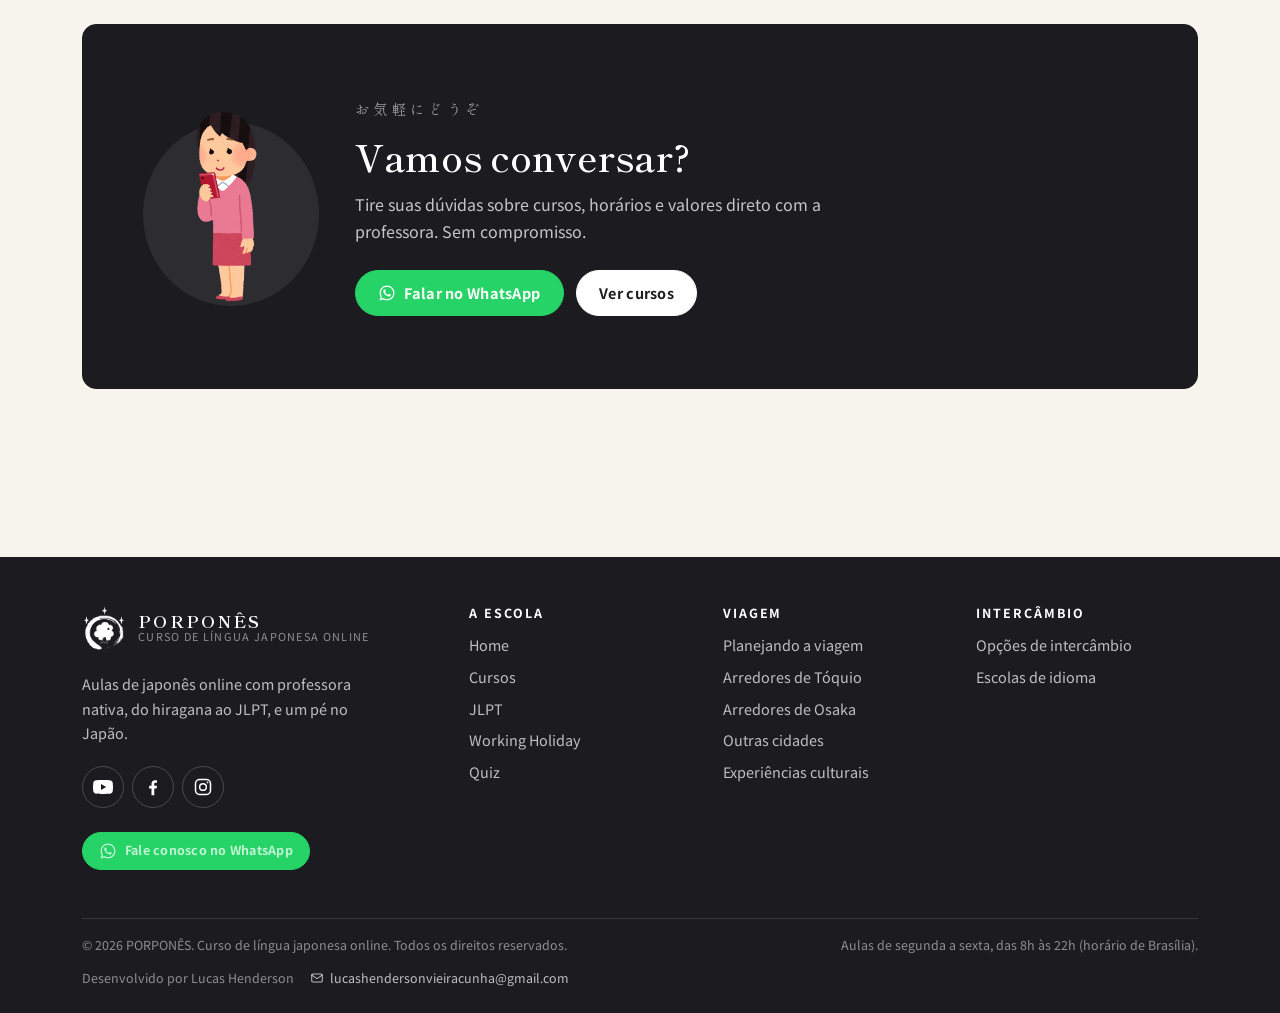
==== commit 0dca066d: "Troca a logo pela da plataforma de estudo e adiciona o crédito no rodapé Logo: - logo.png e logo-whi" ====
--- a/index.html
+++ b/index.html
@@ -479,6 +479,10 @@
       <span>&copy; <span data-year>2026</span> PORPONÊS. <span data-i18n>Curso de língua japonesa online. Todos os direitos reservados.</span></span>
       <span data-i18n>Aulas de segunda a sexta, das 8h às 22h (horário de Brasília).</span>
     </div>
+    <div class="site-footer__credit">
+      <span data-i18n>Desenvolvido por Lucas Henderson</span>
+      <a href="mailto:lucashendersonvieiracunha@gmail.com"><svg viewBox="0 0 24 24" fill="none" stroke="currentColor" stroke-width="1.8" stroke-linecap="round" stroke-linejoin="round" aria-hidden="true" focusable="false"><rect x="3" y="5" width="18" height="14" rx="2"/><path d="M3 7l9 6 9-6"/></svg>lucashendersonvieiracunha@gmail.com</a>
+    </div>
   </div>
 </footer>
 
--- a/assets/css/style.css
+++ b/assets/css/style.css
@@ -205,6 +205,28 @@
   margin: 0 0 var(--space-4);
   color: var(--color-ink);
   letter-spacing: 0.005em;
+  /* Linhas de tamanho parecido: evita uma palavra sozinha no fim */
+  text-wrap: balance;
+}
+
+/* Japonês não tem espaços: sem quebra por frase, o "balance" cortaria
+   palavras ao meio (日／本語). Só equilibra onde o navegador sabe quebrar
+   por frase (word-break: auto-phrase; Chrome e Edge). */
+h1:lang(ja),
+h2:lang(ja),
+h3:lang(ja),
+h4:lang(ja) {
+  text-wrap: wrap;
+}
+
+@supports (word-break: auto-phrase) {
+  h1:lang(ja),
+  h2:lang(ja),
+  h3:lang(ja),
+  h4:lang(ja) {
+    word-break: auto-phrase;
+    text-wrap: balance;
+  }
 }
 
 h1 {
@@ -1467,7 +1489,9 @@
 
 /* Imagem real no lugar do placeholder de um card de destino/experiência */
 .card--place .card__img {
-  width: auto;
+  width: calc(100% + var(--space-5) * 2);
+  max-width: none;
+  height: auto;
   aspect-ratio: 4 / 3;
   object-fit: cover;
   margin: calc(var(--space-5) * -1) calc(var(--space-5) * -1) var(--space-2);
@@ -1478,6 +1502,7 @@
 /* Imagem real genérica (hero, destinos, escolas): mesma moldura do placeholder */
 .img-real {
   width: 100%;
+  height: auto;
   object-fit: cover;
   border-radius: var(--radius-lg);
 }
@@ -2235,6 +2260,10 @@
   gap: var(--space-5);
 }
 
+.school__img {
+  aspect-ratio: 3 / 4;
+}
+
 .school__body h3 {
   margin-bottom: var(--space-1);
 }
@@ -2456,6 +2485,31 @@
   border-top: 1px solid rgba(255, 255, 255, 0.12);
   font-size: var(--text-xs);
   color: rgba(255, 255, 255, 0.5);
+}
+
+/* Crédito do desenvolvedor, abaixo do copyright */
+.site-footer__credit {
+  display: flex;
+  flex-wrap: wrap;
+  align-items: center;
+  gap: var(--space-1) var(--space-4);
+  margin-top: var(--space-3);
+  font-size: var(--text-xs);
+  color: rgba(255, 255, 255, 0.5);
+}
+
+.site-footer__credit a {
+  display: inline-flex;
+  align-items: center;
+  gap: 0.4rem;
+  min-width: 0;
+  overflow-wrap: anywhere;
+}
+
+.site-footer__credit svg {
+  width: 14px;
+  height: 14px;
+  flex: none;
 }
 
 /* --------------------------------------------------------------------------
